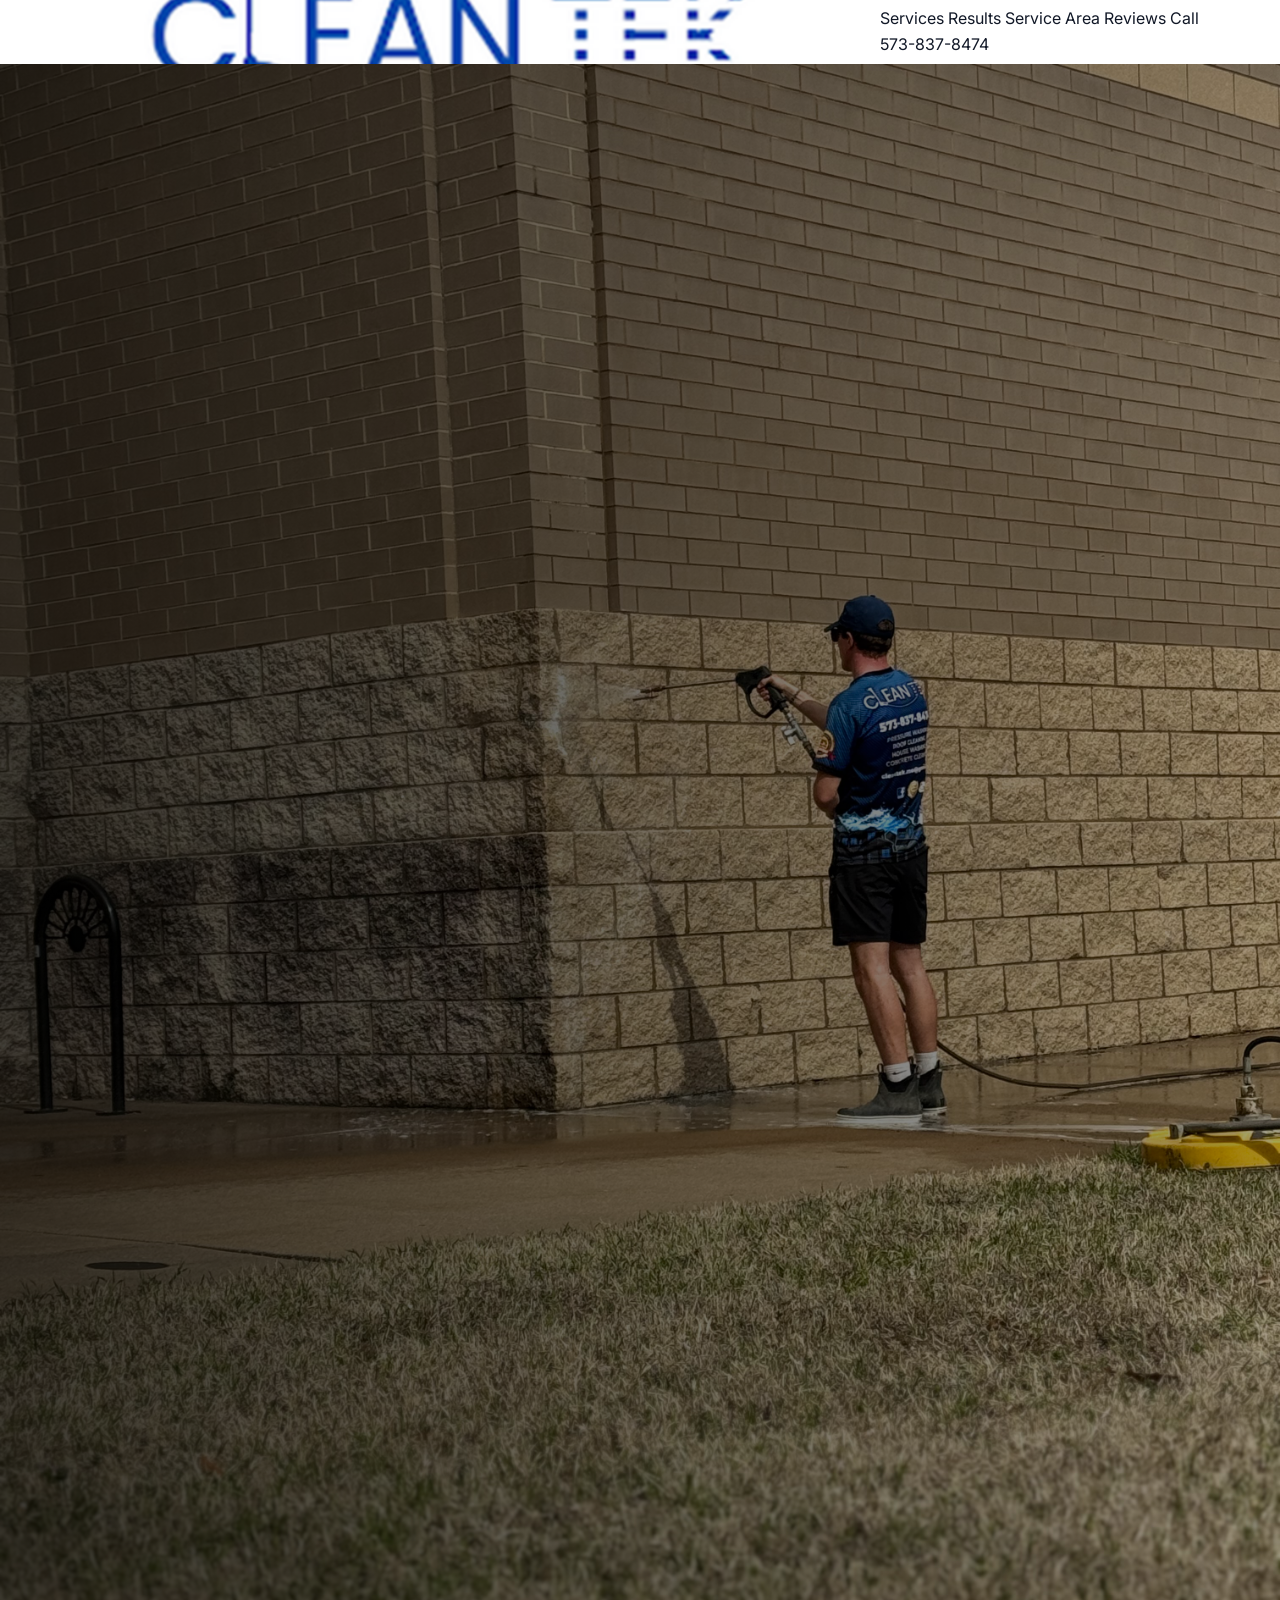
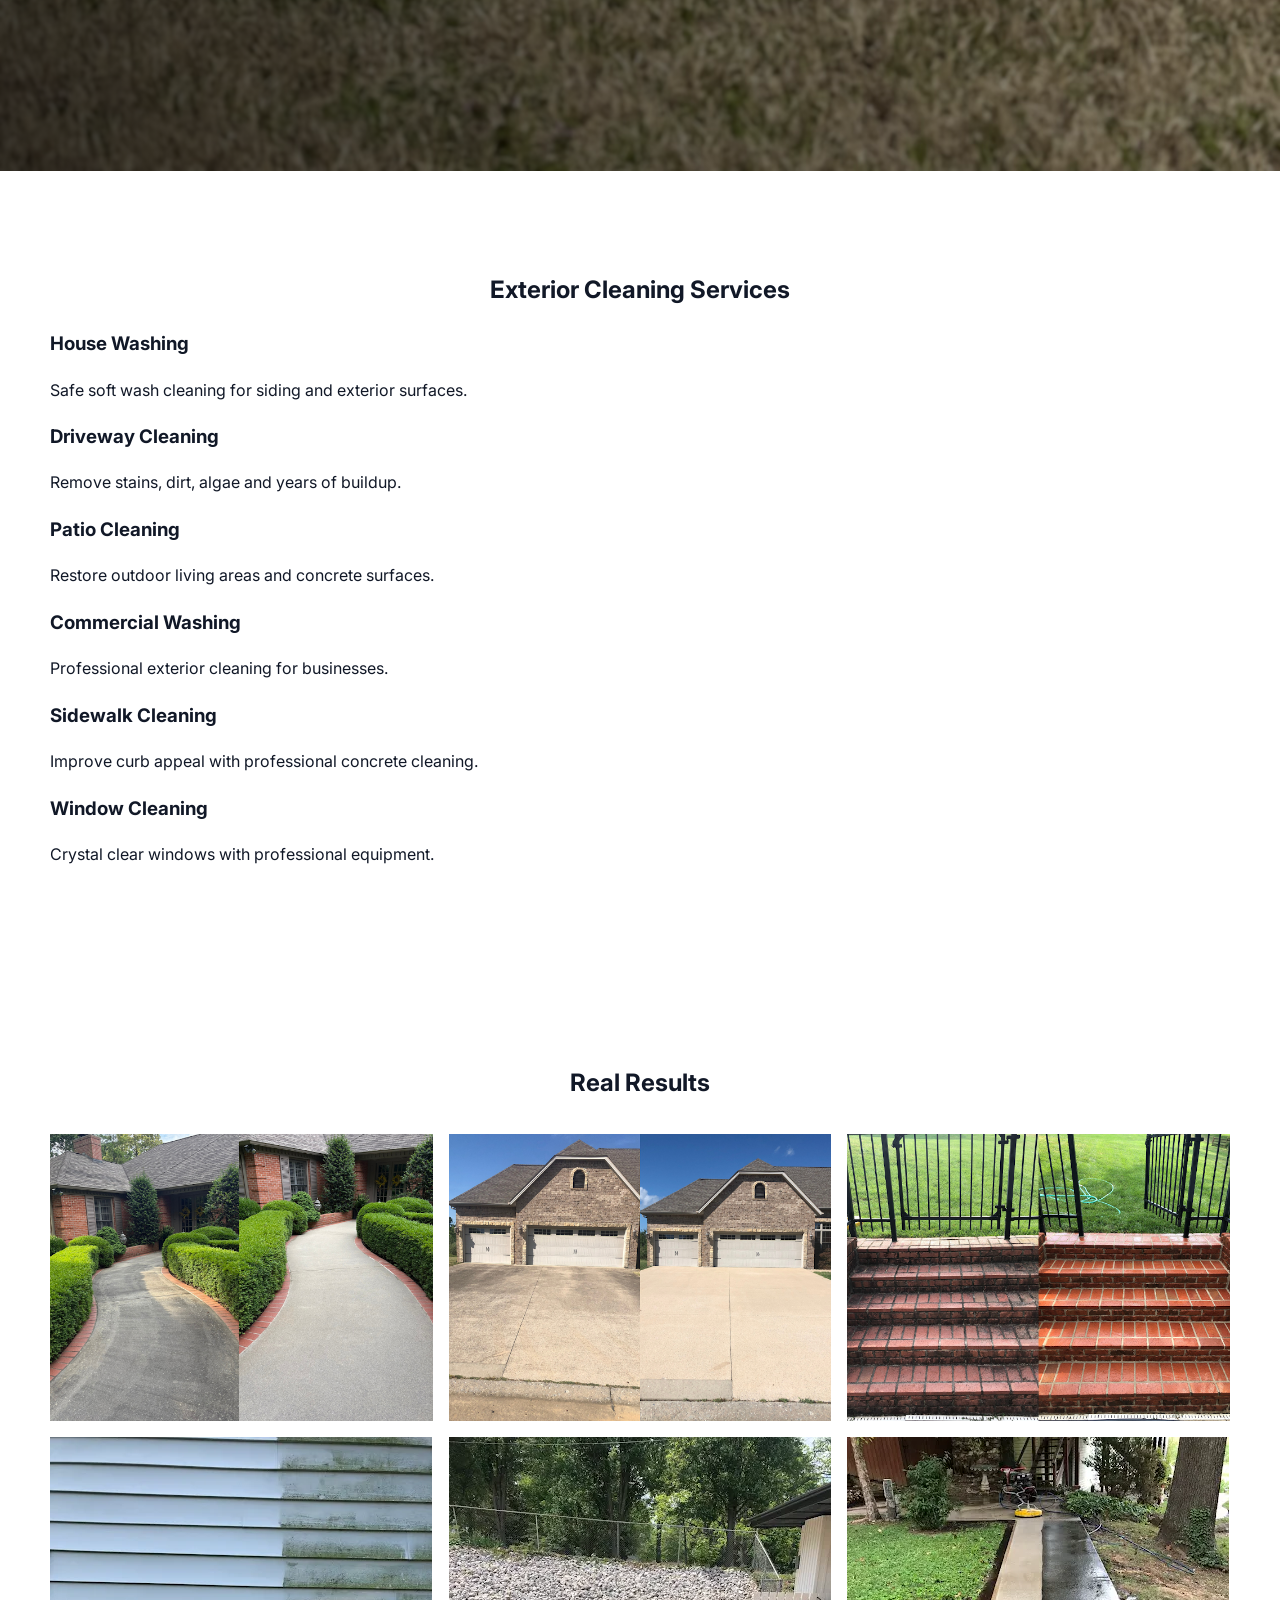
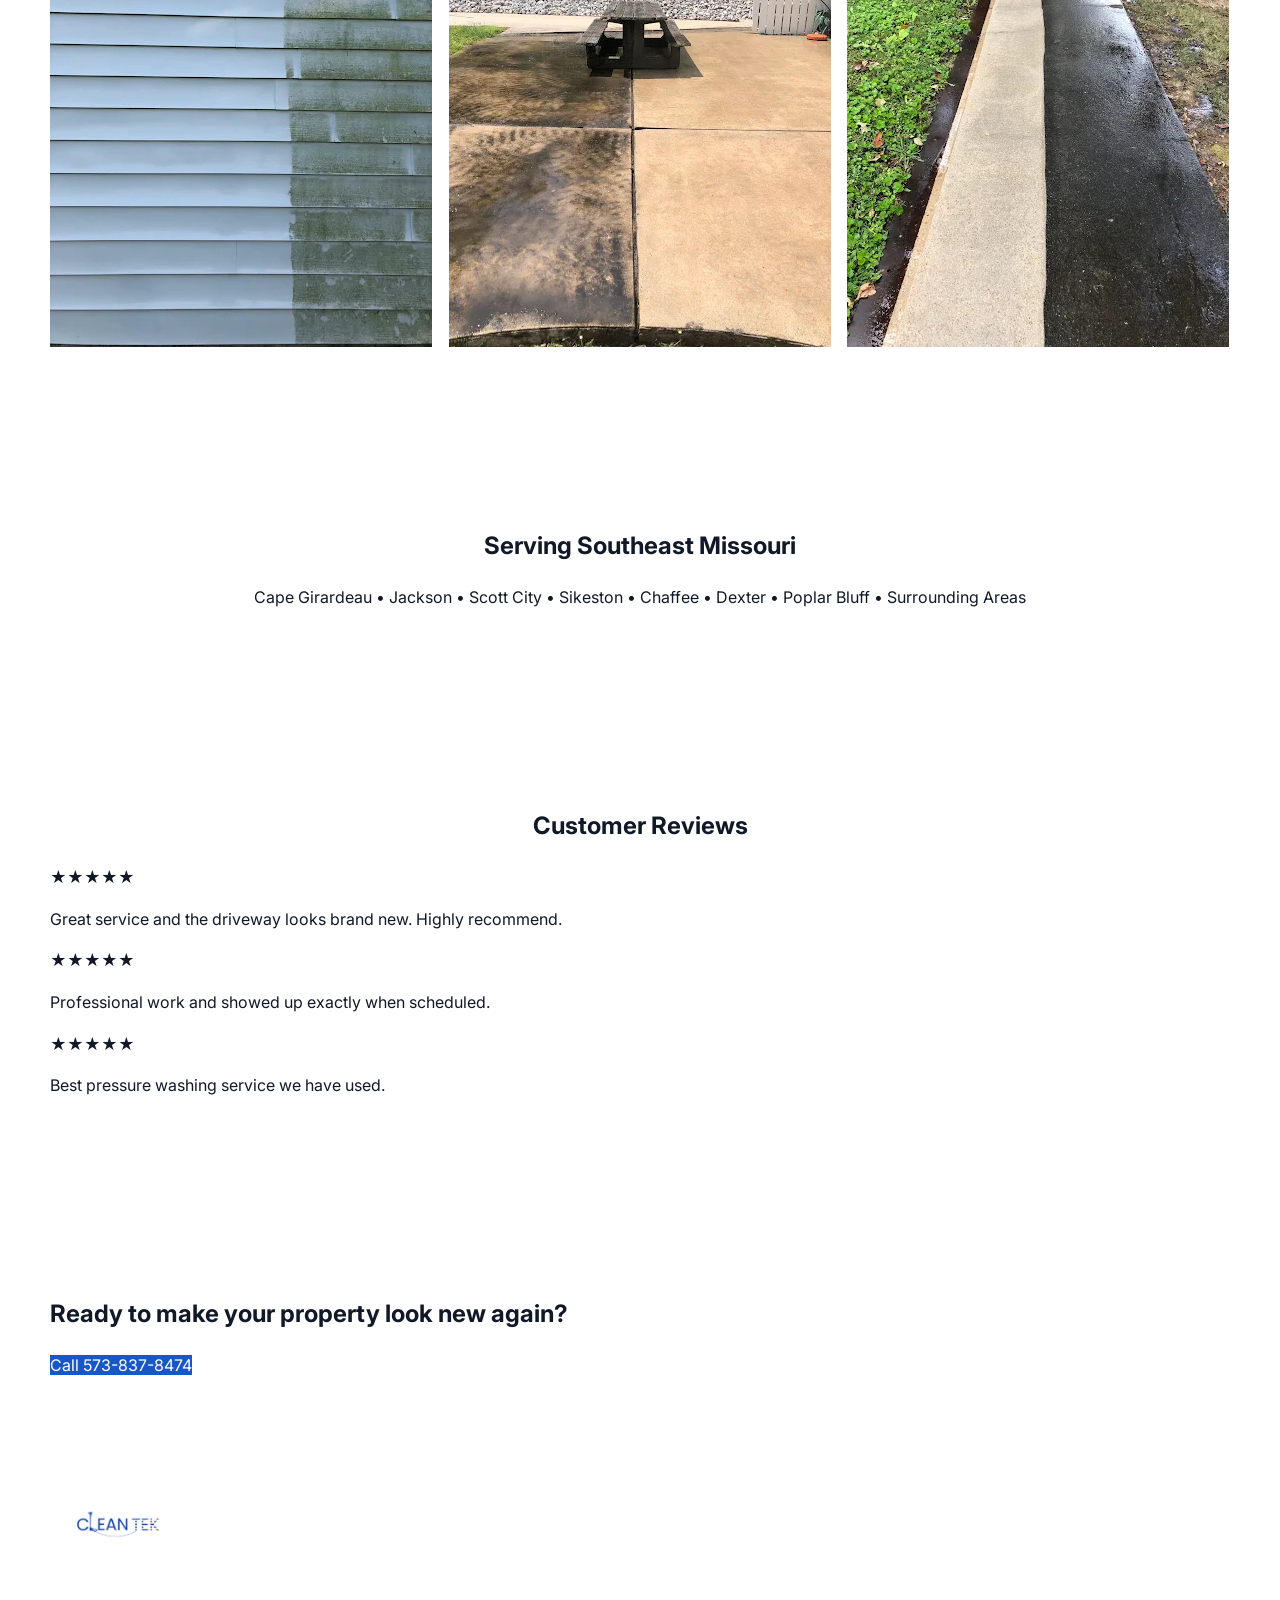
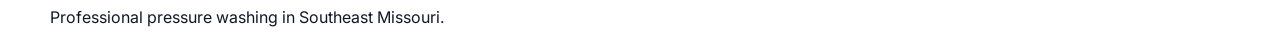
==== index.html @ c297cea9 "Update index.html" ====
<!DOCTYPE html>
<html lang="en">
<head>

<meta charset="UTF-8">
<meta name="viewport" content="width=device-width, initial-scale=1">

<title>Clean Tek Pressure Washing | Southeast Missouri</title>

<meta name="description" content="Professional pressure washing in Cape Girardeau and Southeast Missouri. Driveways, siding, patios, sidewalks and commercial washing.">

<link rel="preconnect" href="https://fonts.googleapis.com">
<link rel="preconnect" href="https://fonts.gstatic.com" crossorigin>

<link href="https://fonts.googleapis.com/css2?family=Inter:wght@400;600;700;800&display=swap" rel="stylesheet">

<link rel="stylesheet" href="assets/css/styles.css">

</head>

<body>

<header class="header">

<div class="container header-inner">

<a href="#home" class="logo">
<img src="assets/logo.png" alt="Clean Tek Pressure Washing">
</a>

<nav class="nav">

<a href="#services">Services</a>
<a href="#results">Results</a>
<a href="#area">Service Area</a>
<a href="#reviews">Reviews</a>

<a class="call-btn" href="tel:15738378474">
Call 573-837-8474
</a>

</nav>

</div>

</header>

<section id="home" class="hero">

<img src="assets/hero-main.jpg" class="hero-img">

<div class="hero-overlay"></div>

<div class="container hero-content">

<p class="kicker">
Residential & Commercial Exterior Cleaning
</p>

<h1>
Professional Pressure Washing in Southeast Missouri
</h1>

<p class="hero-sub">
Driveways, siding, patios, sidewalks, window cleaning and commercial exterior washing.
</p>

<div class="hero-buttons">

<a class="btn-primary" href="tel:15738378474">
Call Now
</a>

<a class="btn-secondary" href="#contact">
Free Estimate
</a>

</div>

</div>

</section>

<section id="services" class="section">

<div class="container">

<h2 class="center">
Exterior Cleaning Services
</h2>

<div class="service-grid">

<div class="card">
<h3>House Washing</h3>
<p>Safe soft wash cleaning for siding and exterior surfaces.</p>
</div>

<div class="card">
<h3>Driveway Cleaning</h3>
<p>Remove stains, dirt, algae and years of buildup.</p>
</div>

<div class="card">
<h3>Patio Cleaning</h3>
<p>Restore outdoor living areas and concrete surfaces.</p>
</div>

<div class="card">
<h3>Commercial Washing</h3>
<p>Professional exterior cleaning for businesses.</p>
</div>

<div class="card">
<h3>Sidewalk Cleaning</h3>
<p>Improve curb appeal with professional concrete cleaning.</p>
</div>

<div class="card">
<h3>Window Cleaning</h3>
<p>Crystal clear windows with professional equipment.</p>
</div>

</div>

</div>

</section>

<section id="results" class="section alt">

<div class="container">

<h2 class="center">
Real Results
</h2>

<div class="results-grid">

<img src="assets/result-driveway-curved.jpg">
<img src="assets/result-driveway-garage.jpg">
<img src="assets/result-brick-steps.jpg">
<img src="assets/result-siding.jpg">
<img src="assets/result-concrete-pad.jpg">
<img src="assets/result-walkway.jpg">

</div>

</div>

</section>

<section id="area" class="section">

<div class="container center">

<h2>Serving Southeast Missouri</h2>

<p class="area-list">
Cape Girardeau • Jackson • Scott City • Sikeston • Chaffee • Dexter • Poplar Bluff • Surrounding Areas
</p>

</div>

</section>

<section id="reviews" class="section alt">

<div class="container">

<h2 class="center">Customer Reviews</h2>

<div class="reviews">

<div class="review">
★★★★★
<p>Great service and the driveway looks brand new. Highly recommend.</p>
</div>

<div class="review">
★★★★★
<p>Professional work and showed up exactly when scheduled.</p>
</div>

<div class="review">
★★★★★
<p>Best pressure washing service we have used.</p>
</div>

</div>

</div>

</section>

<section id="contact" class="section">

<div class="container cta">

<h2>Ready to make your property look new again?</h2>

<a class="btn-primary large" href="tel:15738378474">
Call 573-837-8474
</a>

</div>

</section>

<footer class="footer">

<div class="container">

<img src="assets/logo.png" class="footer-logo">

<p>
Professional pressure washing in Southeast Missouri.
</p>

</div>

</footer>

</body>
</html>
---- assets/css/styles.css ----
:root {
  --blue:#1658c9;
  --blue-dark:#103f91;
  --text:#111827;
  --muted:#5b6472;
  --line:#e5e7eb;
  --surface:#ffffff;
  --surface-alt:#f6f8fb;
  --shadow:0 16px 40px rgba(15,23,42,0.08);
  --radius:18px;
  --container:1180px;
}

*{
box-sizing:border-box;
}

html{
scroll-behavior:smooth;
}

body{
margin:0;
font-family:'Inter',sans-serif;
color:var(--text);
background:#fff;
line-height:1.6;
}

img{
max-width:100%;
display:block;
}

a{
text-decoration:none;
color:inherit;
}

.container{
width:min(100% - 2rem,var(--container));
margin:auto;
}

/* HEADER */

.site-header{
position:sticky;
top:0;
background:#fff;
border-bottom:1px solid var(--line);
z-index:20;
}

.header-inner{
display:flex;
align-items:center;
justify-content:space-between;
height:64px;
}

/* LOGO CROPPING */

.brand{
display:flex;
align-items:center;
}

.brand img{
height:38px;
width:auto;
object-fit:contain;
}

/* NAV */

.site-nav{
display:flex;
align-items:center;
gap:1.5rem;
font-weight:600;
}

.site-nav a{
color:#1f2937;
}

.btn{
display:inline-flex;
align-items:center;
justify-content:center;
padding:.85rem 1.25rem;
border-radius:999px;
font-weight:700;
transition:.2s;
}

.btn-nav{
background:var(--blue);
color:#fff;
}

.btn-nav:hover{
background:var(--blue-dark);
}

/* HERO */

.hero{
position:relative;
min-height:82vh;
display:flex;
align-items:center;
overflow:hidden;
}

.hero-bg{
position:absolute;
inset:0;
}

.hero-bg img{
width:100%;
height:100%;
object-fit:cover;
object-position:center;
}

.hero-overlay{
position:absolute;
inset:0;
background:linear-gradient(
90deg,
rgba(0,0,0,.75),
rgba(0,0,0,.35)
);
}

.hero-content{
position:relative;
color:#fff;
max-width:720px;
padding:4rem 0;
}

.hero h1{
font-size:clamp(2.6rem,5vw,4.6rem);
line-height:1.1;
margin-bottom:1rem;
}

.hero p{
color:rgba(255,255,255,.9);
margin-bottom:1.5rem;
}

.hero-actions{
display:flex;
gap:1rem;
flex-wrap:wrap;
}

.btn-primary{
background:var(--blue);
color:#fff;
}

.btn-secondary{
background:#fff;
color:#111827;
}

/* SECTIONS */

.section{
padding:5rem 0;
}

.section-kicker{
color:var(--blue);
font-weight:700;
letter-spacing:.08em;
text-transform:uppercase;
font-size:.8rem;
margin-bottom:.5rem;
display:inline-block;
}

.center{
text-align:center;
}

/* SERVICES */

.services-grid{
display:grid;
grid-template-columns:repeat(3,1fr);
gap:1.5rem;
margin-top:2rem;
}

.service-card{
background:#fff;
border:1px solid var(--line);
border-radius:var(--radius);
padding:1.5rem;
box-shadow:var(--shadow);
}

/* RESULTS GRID */

.results-grid{
display:grid;
grid-template-columns:repeat(3,1fr);
gap:1rem;
margin-top:2rem;
}

.result-card{
border-radius:16px;
overflow:hidden;
box-shadow:var(--shadow);
}

.result-card img{
width:100%;
height:260px;
object-fit:cover;
}

/* SERVICE AREA */

.service-area-list{
margin-top:1.5rem;
display:grid;
grid-template-columns:repeat(2,1fr);
gap:1rem;
}

.service-area-list span{
background:#fff;
border:1px solid var(--line);
padding:1rem;
border-radius:14px;
font-weight:600;
box-shadow:var(--shadow);
}

/* CTA */

.cta-box{
background:linear-gradient(
135deg,
#0f3f93,
#1658c9
);
color:#fff;
border-radius:26px;
padding:2rem;
display:flex;
align-items:center;
justify-content:space-between;
flex-wrap:wrap;
gap:1rem;
}

/* FOOTER */

.site-footer{
background:#0c1322;
color:#fff;
padding:3rem 0;
}

.footer-logo{
width:140px;
background:#fff;
padding:.5rem .8rem;
border-radius:10px;
margin-bottom:1rem;
}

/* MOBILE */

@media(max-width:900px){

.site-nav{
display:none;
}

.services-grid{
grid-template-columns:1fr;
}

.results-grid{
grid-template-columns:1fr;
}

.hero{
min-height:75vh;
}

.hero-actions{
flex-direction:column;
align-items:flex-start;
}

}
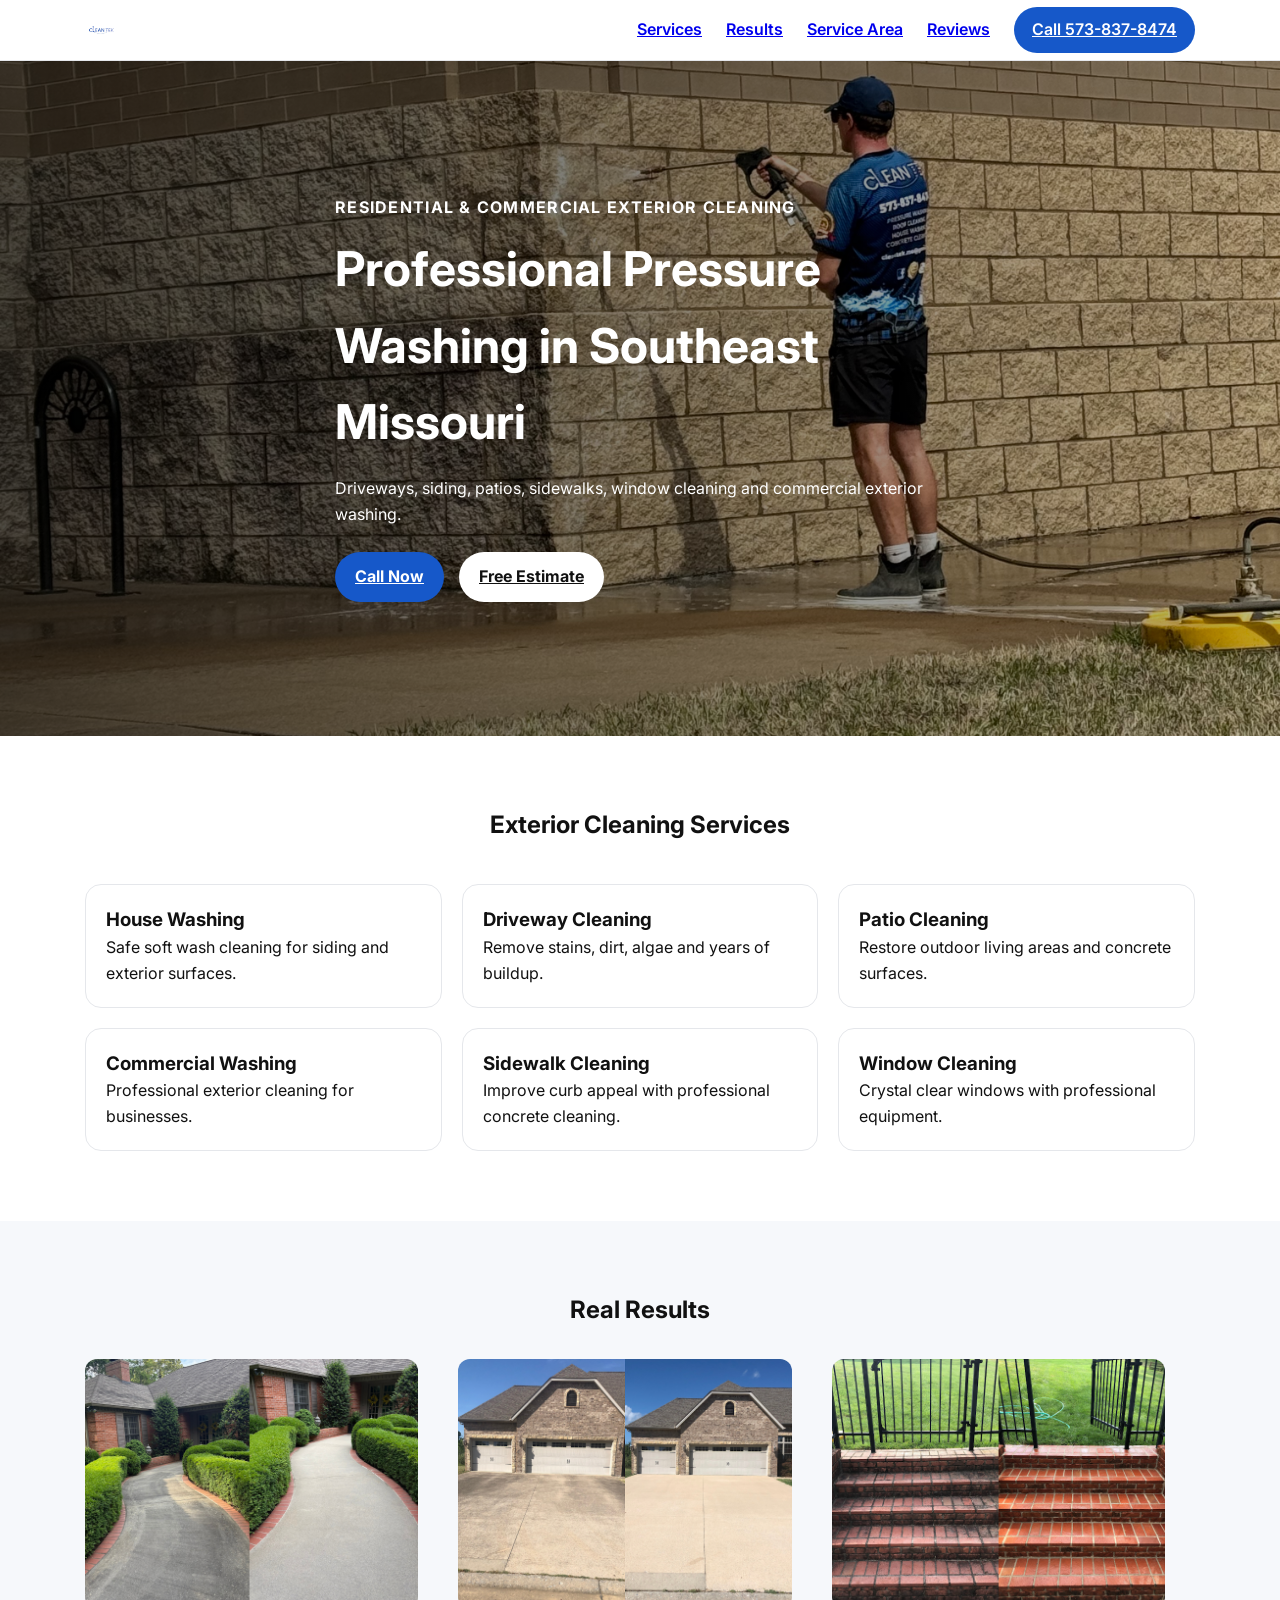
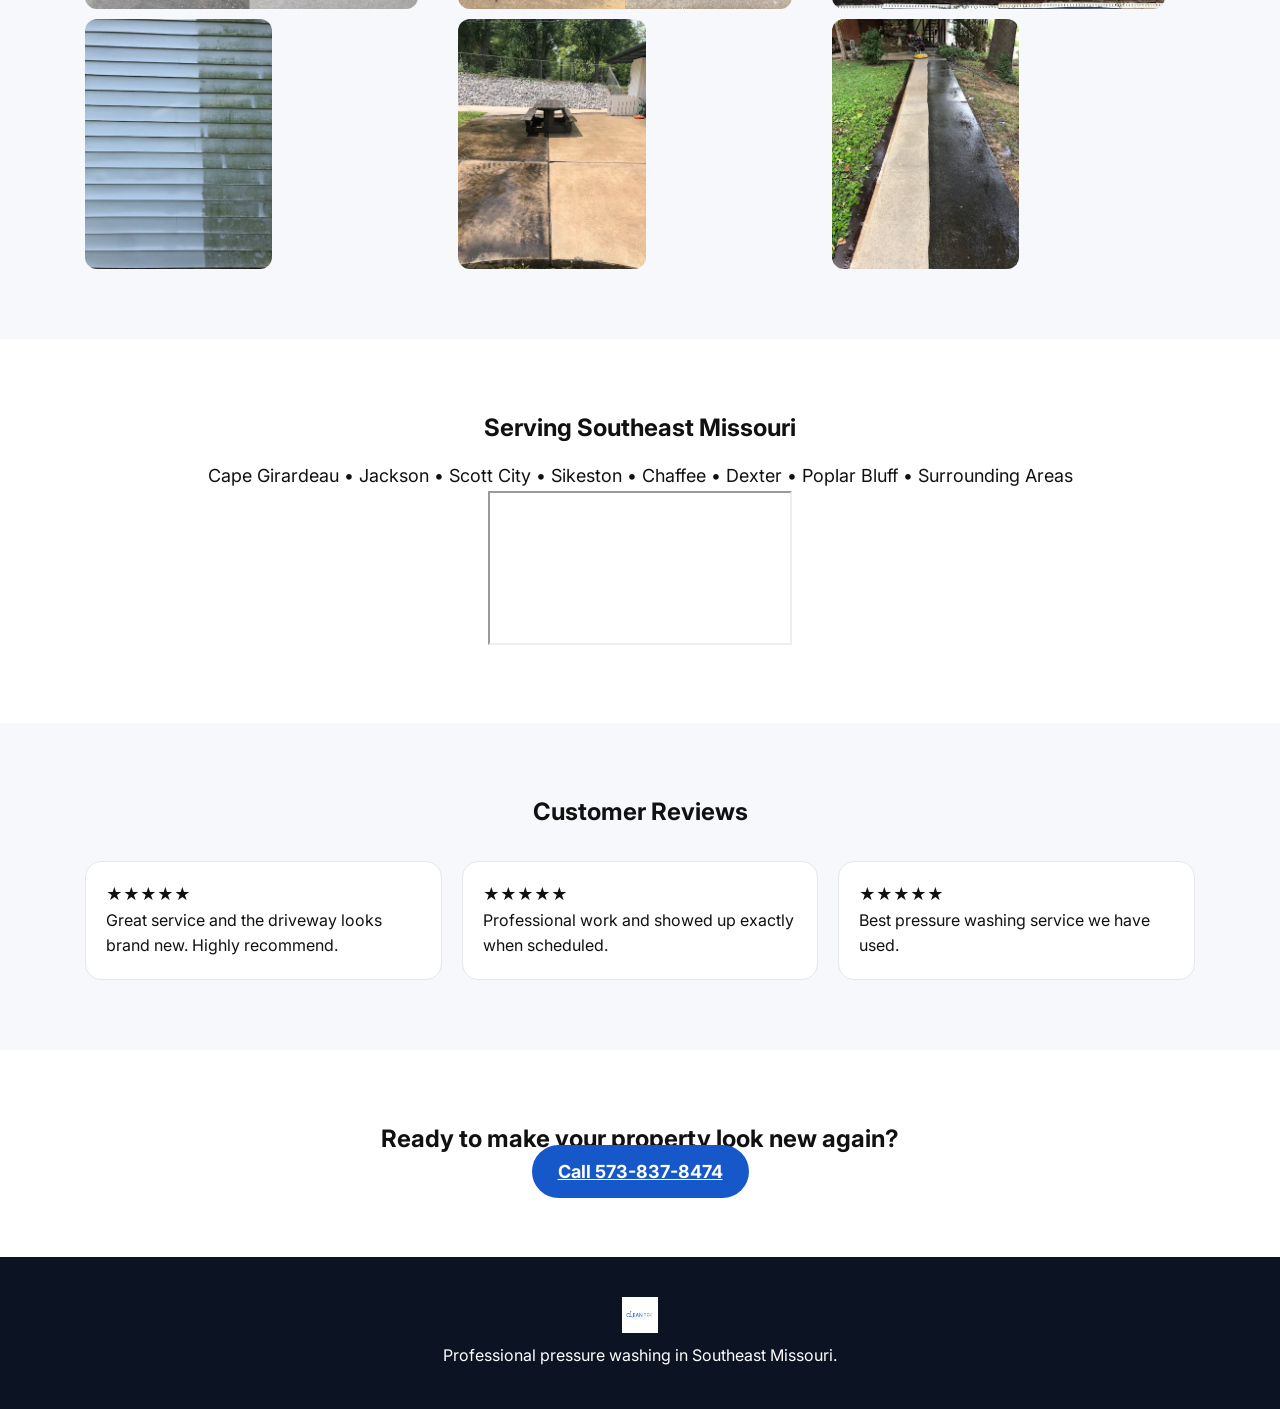
==== commit 5e575bfb: "Update index.html" ====
--- a/index.html
+++ b/index.html
@@ -1,5 +1,6 @@
 <!DOCTYPE html>
 <html lang="en">
+
 <head>
 
 <meta charset="UTF-8">
@@ -45,6 +46,7 @@
 
 </header>
 
+
 <section id="home" class="hero">
 
 <img src="assets/hero-main.jpg" class="hero-img">
@@ -81,6 +83,7 @@
 
 </section>
 
+
 <section id="services" class="section">
 
 <div class="container">
@@ -126,6 +129,7 @@
 </div>
 
 </section>
+
 
 <section id="results" class="section alt">
 
@@ -150,6 +154,7 @@
 
 </section>
 
+
 <section id="area" class="section">
 
 <div class="container center">
@@ -160,9 +165,19 @@
 Cape Girardeau • Jackson • Scott City • Sikeston • Chaffee • Dexter • Poplar Bluff • Surrounding Areas
 </p>
 
-</div>
-
-</section>
+<div class="map">
+
+<iframe
+src="https://www.google.com/maps?q=Cape+Girardeau+Missouri&output=embed"
+loading="lazy">
+</iframe>
+
+</div>
+
+</div>
+
+</section>
+
 
 <section id="reviews" class="section alt">
 
@@ -193,19 +208,21 @@
 
 </section>
 
+
 <section id="contact" class="section">
 
 <div class="container cta">
 
 <h2>Ready to make your property look new again?</h2>
 
-<a class="btn-primary large" href="tel:15738378474">
+<a class="btn-primary large call-cta" href="tel:15738378474">
 Call 573-837-8474
 </a>
 
 </div>
 
 </section>
+
 
 <footer class="footer">
 
--- a/assets/css/styles.css
+++ b/assets/css/styles.css
@@ -1,29 +1,12 @@
-:root {
-  --blue:#1658c9;
-  --blue-dark:#103f91;
-  --text:#111827;
-  --muted:#5b6472;
-  --line:#e5e7eb;
-  --surface:#ffffff;
-  --surface-alt:#f6f8fb;
-  --shadow:0 16px 40px rgba(15,23,42,0.08);
-  --radius:18px;
-  --container:1180px;
-}
-
 *{
 box-sizing:border-box;
-}
-
-html{
-scroll-behavior:smooth;
+margin:0;
+padding:0;
 }
 
 body{
-margin:0;
 font-family:'Inter',sans-serif;
-color:var(--text);
-background:#fff;
+color:#111;
 line-height:1.6;
 }
 
@@ -32,263 +15,199 @@
 display:block;
 }
 
-a{
-text-decoration:none;
-color:inherit;
-}
-
 .container{
-width:min(100% - 2rem,var(--container));
+max-width:1150px;
 margin:auto;
-}
-
-/* HEADER */
-
-.site-header{
+padding:0 20px;
+}
+
+.section{
+padding:70px 0;
+}
+
+.alt{
+background:#f6f8fb;
+}
+
+.center{
+text-align:center;
+}
+
+.header{
+background:white;
+border-bottom:1px solid #e5e7eb;
 position:sticky;
 top:0;
-background:#fff;
-border-bottom:1px solid var(--line);
-z-index:20;
+z-index:100;
 }
 
 .header-inner{
 display:flex;
 align-items:center;
 justify-content:space-between;
-height:64px;
-}
-
-/* LOGO CROPPING */
-
-.brand{
+height:60px;
+}
+
+.logo img{
+height:34px;
+}
+
+.nav{
 display:flex;
 align-items:center;
-}
-
-.brand img{
-height:38px;
-width:auto;
-object-fit:contain;
-}
-
-/* NAV */
-
-.site-nav{
-display:flex;
-align-items:center;
-gap:1.5rem;
+gap:24px;
 font-weight:600;
 }
 
-.site-nav a{
-color:#1f2937;
-}
-
-.btn{
-display:inline-flex;
-align-items:center;
-justify-content:center;
-padding:.85rem 1.25rem;
+.call-btn{
+background:#1658c9;
+color:white;
+padding:10px 18px;
 border-radius:999px;
-font-weight:700;
-transition:.2s;
-}
-
-.btn-nav{
-background:var(--blue);
-color:#fff;
-}
-
-.btn-nav:hover{
-background:var(--blue-dark);
-}
-
-/* HERO */
+}
 
 .hero{
 position:relative;
-min-height:82vh;
+height:75vh;
 display:flex;
 align-items:center;
-overflow:hidden;
-}
-
-.hero-bg{
+}
+
+.hero-img{
 position:absolute;
 inset:0;
-}
-
-.hero-bg img{
 width:100%;
 height:100%;
 object-fit:cover;
-object-position:center;
 }
 
 .hero-overlay{
 position:absolute;
 inset:0;
-background:linear-gradient(
-90deg,
-rgba(0,0,0,.75),
-rgba(0,0,0,.35)
-);
+background:linear-gradient(90deg,rgba(0,0,0,.7),rgba(0,0,0,.25));
 }
 
 .hero-content{
 position:relative;
-color:#fff;
-max-width:720px;
-padding:4rem 0;
-}
-
-.hero h1{
-font-size:clamp(2.6rem,5vw,4.6rem);
-line-height:1.1;
-margin-bottom:1rem;
-}
-
-.hero p{
-color:rgba(255,255,255,.9);
-margin-bottom:1.5rem;
-}
-
-.hero-actions{
-display:flex;
-gap:1rem;
-flex-wrap:wrap;
-}
-
-.btn-primary{
-background:var(--blue);
-color:#fff;
-}
-
-.btn-secondary{
-background:#fff;
-color:#111827;
-}
-
-/* SECTIONS */
-
-.section{
-padding:5rem 0;
-}
-
-.section-kicker{
-color:var(--blue);
+color:white;
+max-width:650px;
+}
+
+.kicker{
+text-transform:uppercase;
 font-weight:700;
 letter-spacing:.08em;
-text-transform:uppercase;
-font-size:.8rem;
-margin-bottom:.5rem;
-display:inline-block;
-}
-
-.center{
-text-align:center;
-}
-
-/* SERVICES */
-
-.services-grid{
+margin-bottom:10px;
+}
+
+.hero h1{
+font-size:48px;
+margin-bottom:15px;
+}
+
+.hero-sub{
+margin-bottom:25px;
+}
+
+.hero-buttons{
+display:flex;
+gap:15px;
+flex-wrap:wrap;
+}
+
+.btn-primary{
+background:#1658c9;
+color:white;
+padding:12px 20px;
+border-radius:999px;
+font-weight:700;
+}
+
+.btn-secondary{
+background:white;
+color:#111;
+padding:12px 20px;
+border-radius:999px;
+font-weight:700;
+}
+
+.large{
+font-size:18px;
+padding:16px 26px;
+}
+
+.service-grid{
 display:grid;
 grid-template-columns:repeat(3,1fr);
-gap:1.5rem;
-margin-top:2rem;
-}
-
-.service-card{
-background:#fff;
-border:1px solid var(--line);
-border-radius:var(--radius);
-padding:1.5rem;
-box-shadow:var(--shadow);
-}
-
-/* RESULTS GRID */
+gap:20px;
+margin-top:40px;
+}
+
+.card{
+border:1px solid #e5e7eb;
+border-radius:16px;
+padding:20px;
+background:white;
+}
 
 .results-grid{
 display:grid;
 grid-template-columns:repeat(3,1fr);
-gap:1rem;
-margin-top:2rem;
-}
-
-.result-card{
+gap:10px;
+margin-top:30px;
+}
+
+.results-grid img{
+height:250px;
+object-fit:cover;
+border-radius:12px;
+}
+
+.area-list{
+margin-top:15px;
+font-size:18px;
+}
+
+.reviews{
+display:grid;
+grid-template-columns:repeat(3,1fr);
+gap:20px;
+margin-top:30px;
+}
+
+.review{
+background:white;
+border:1px solid #e5e7eb;
+padding:20px;
 border-radius:16px;
-overflow:hidden;
-box-shadow:var(--shadow);
-}
-
-.result-card img{
-width:100%;
-height:260px;
-object-fit:cover;
-}
-
-/* SERVICE AREA */
-
-.service-area-list{
-margin-top:1.5rem;
-display:grid;
-grid-template-columns:repeat(2,1fr);
-gap:1rem;
-}
-
-.service-area-list span{
-background:#fff;
-border:1px solid var(--line);
-padding:1rem;
-border-radius:14px;
-font-weight:600;
-box-shadow:var(--shadow);
-}
-
-/* CTA */
-
-.cta-box{
-background:linear-gradient(
-135deg,
-#0f3f93,
-#1658c9
-);
-color:#fff;
-border-radius:26px;
-padding:2rem;
-display:flex;
-align-items:center;
-justify-content:space-between;
-flex-wrap:wrap;
-gap:1rem;
-}
-
-/* FOOTER */
-
-.site-footer{
+}
+
+.cta{
+text-align:center;
+}
+
+.footer{
 background:#0c1322;
-color:#fff;
-padding:3rem 0;
+color:white;
+padding:40px 0;
+text-align:center;
 }
 
 .footer-logo{
-width:140px;
-background:#fff;
-padding:.5rem .8rem;
-border-radius:10px;
-margin-bottom:1rem;
+height:36px;
+margin:auto;
+margin-bottom:10px;
 }
 
 /* MOBILE */
 
 @media(max-width:900px){
 
-.site-nav{
+.nav{
 display:none;
 }
 
-.services-grid{
+.service-grid{
 grid-template-columns:1fr;
 }
 
@@ -296,13 +215,16 @@
 grid-template-columns:1fr;
 }
 
+.reviews{
+grid-template-columns:1fr;
+}
+
 .hero{
-min-height:75vh;
-}
-
-.hero-actions{
-flex-direction:column;
-align-items:flex-start;
-}
-
-}
+height:65vh;
+}
+
+.hero h1{
+font-size:34px;
+}
+
+}
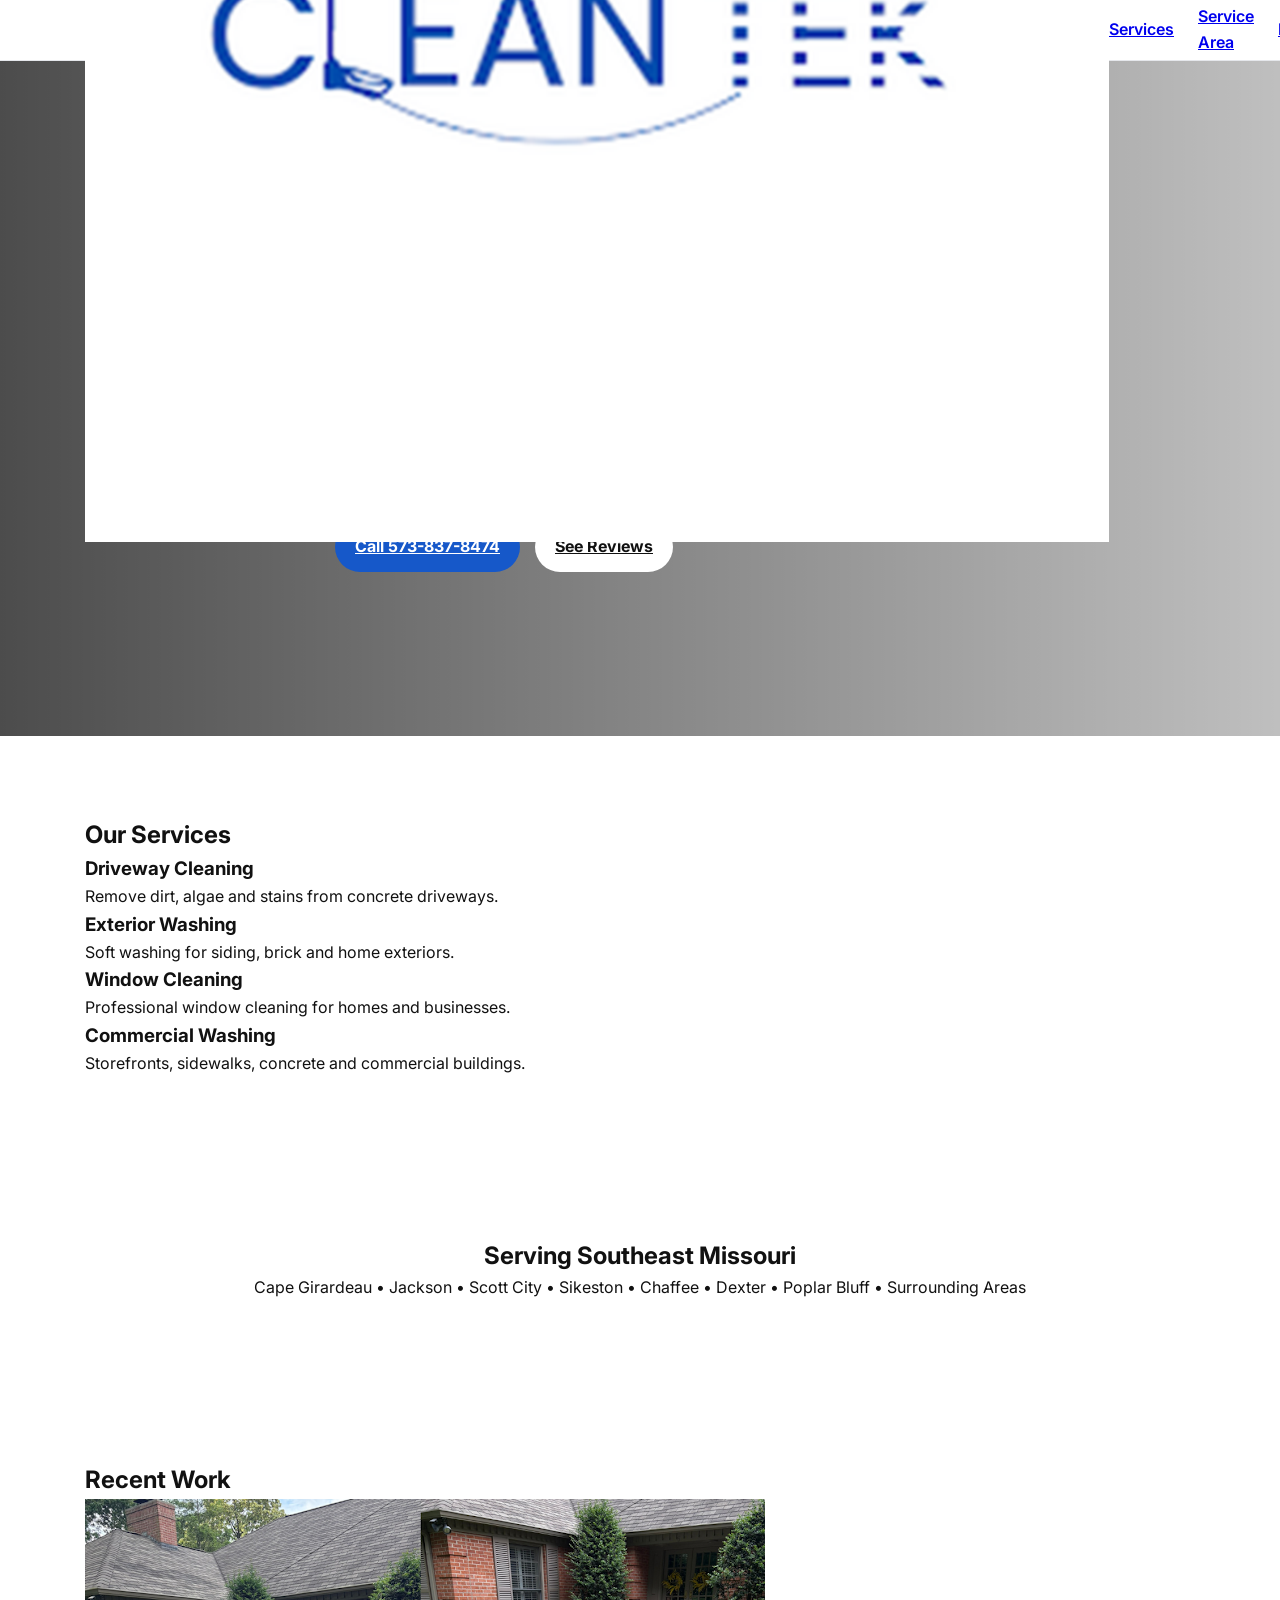
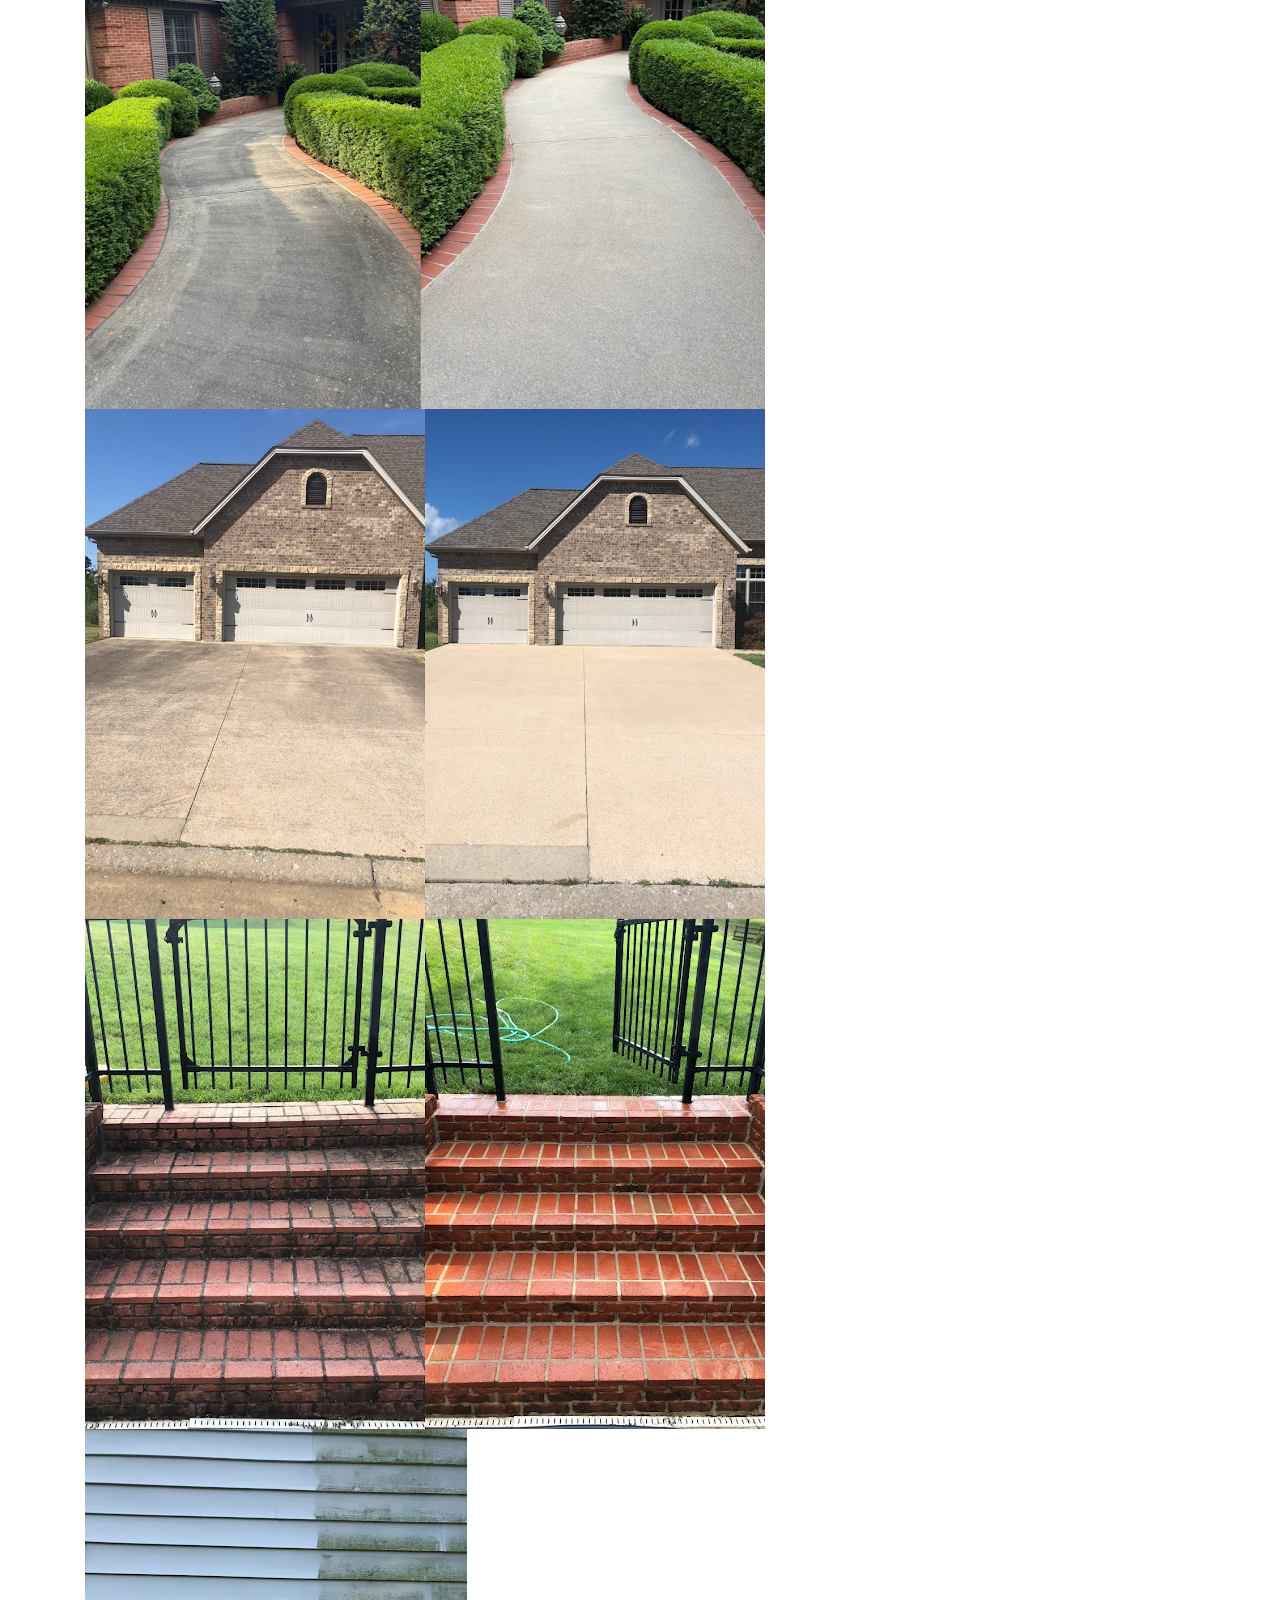
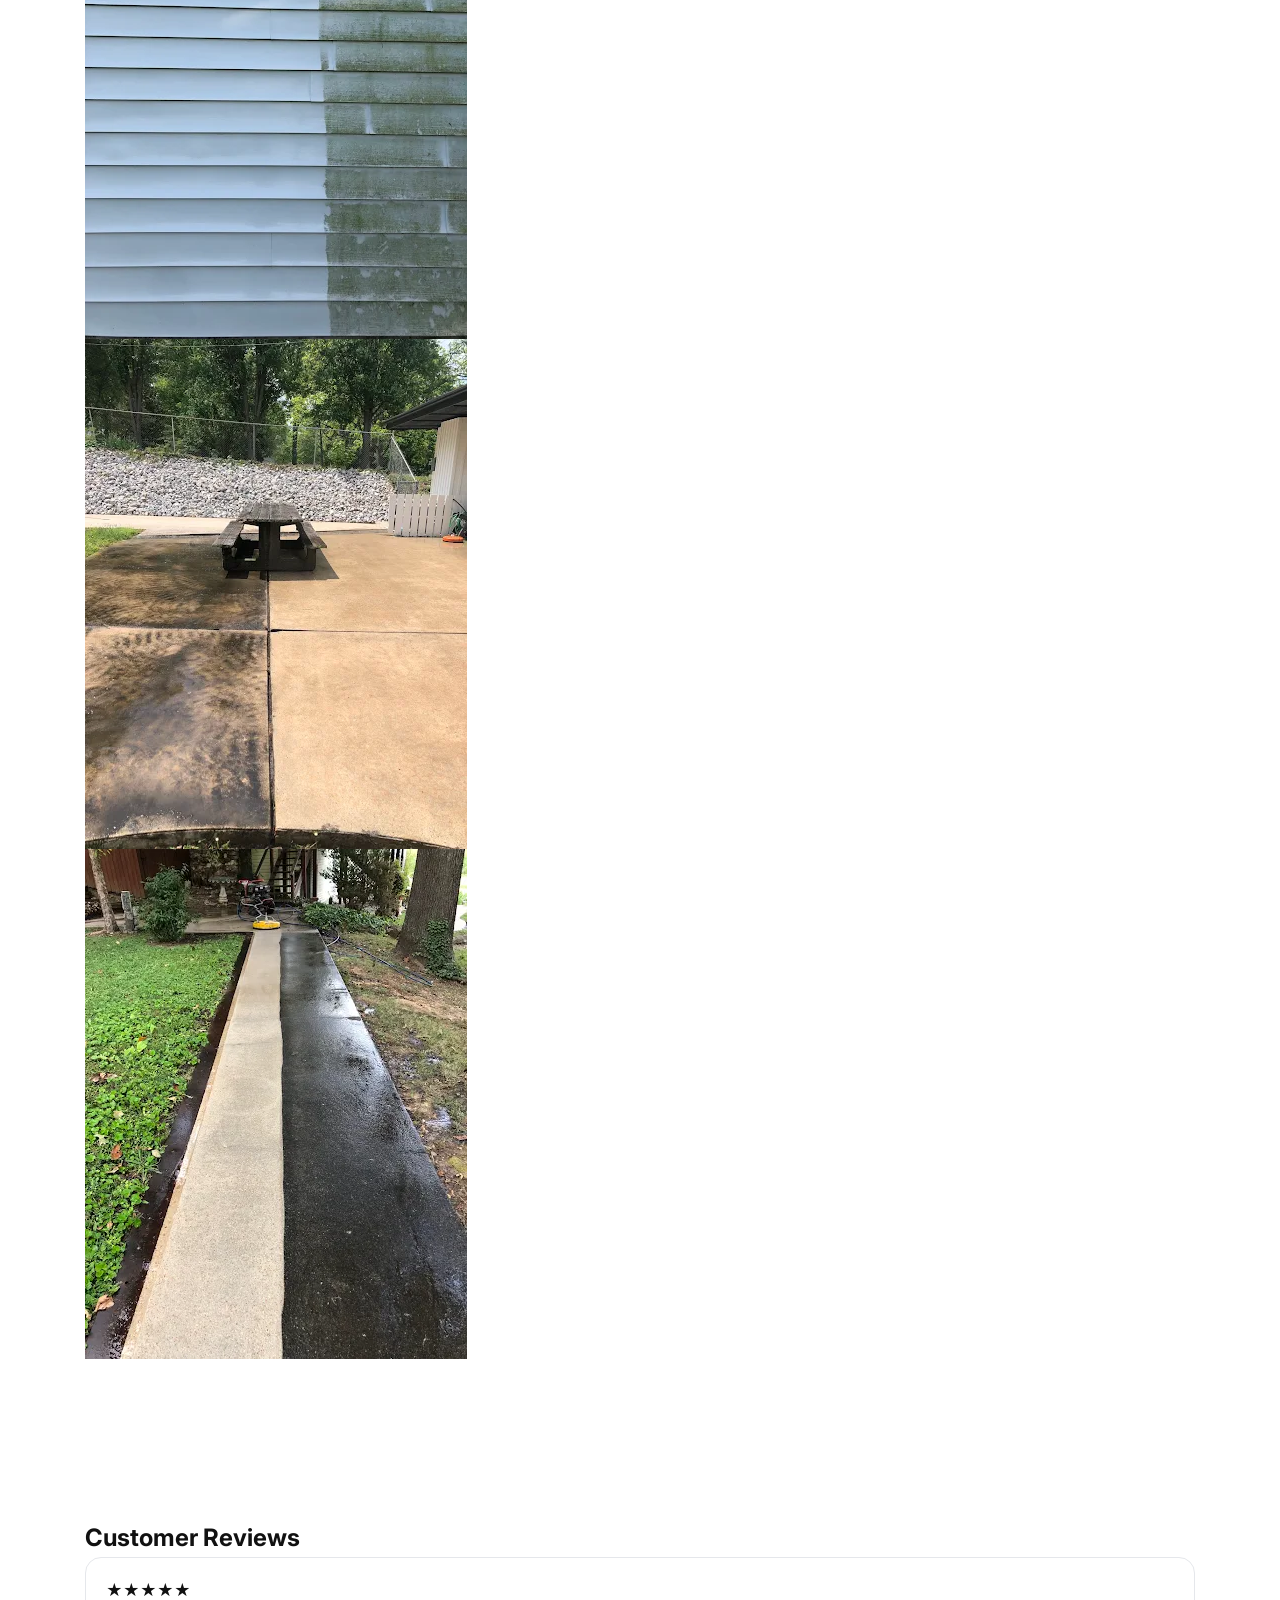
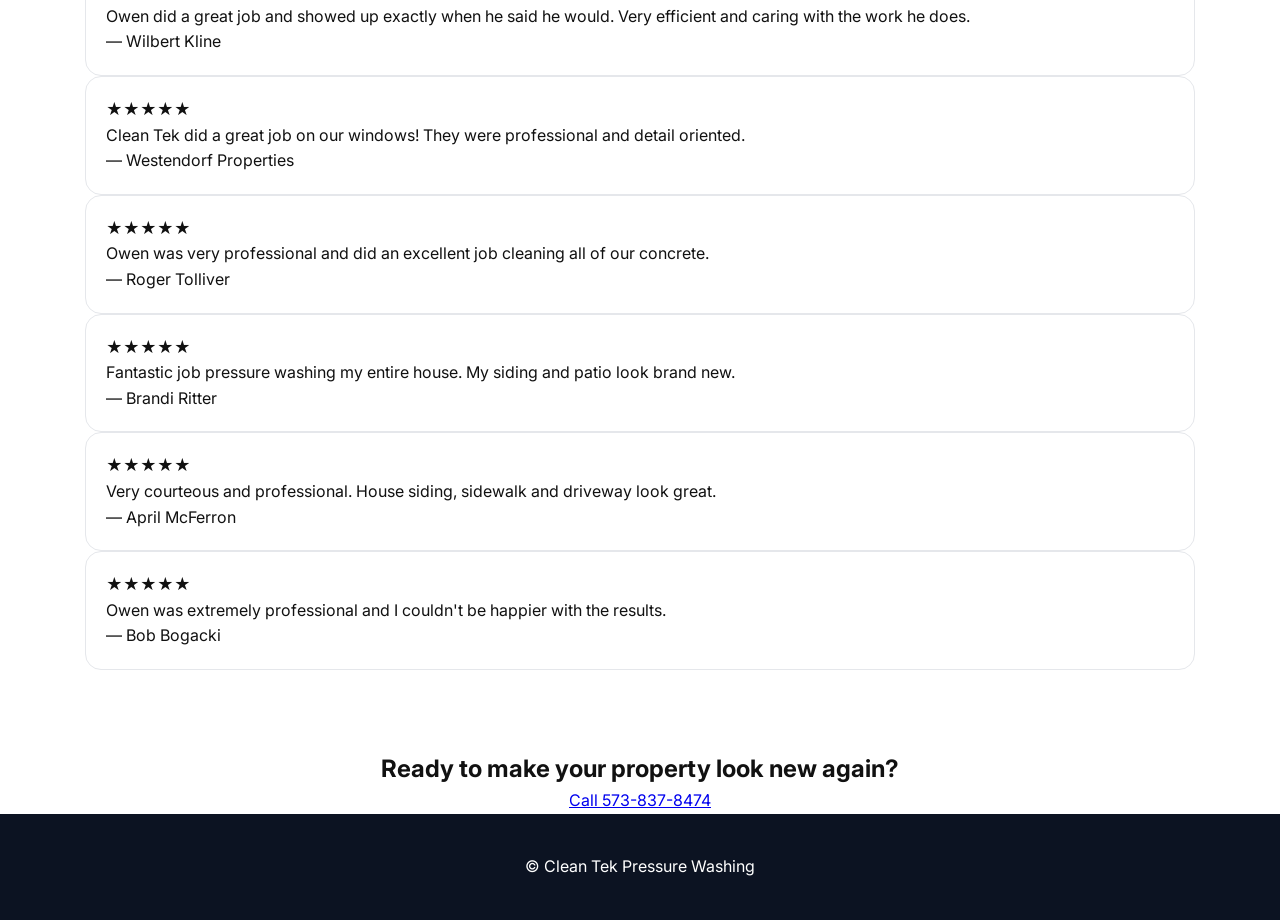
==== commit 9fafb3ba: "Update index.html" ====
--- a/index.html
+++ b/index.html
@@ -2,18 +2,15 @@
 <html lang="en">
 
 <head>
-
 <meta charset="UTF-8">
-<meta name="viewport" content="width=device-width, initial-scale=1">
-
-<title>Clean Tek Pressure Washing | Southeast Missouri</title>
-
-<meta name="description" content="Professional pressure washing in Cape Girardeau and Southeast Missouri. Driveways, siding, patios, sidewalks and commercial washing.">
+<meta name="viewport" content="width=device-width, initial-scale=1.0">
+
+<title>Clean Tek Pressure Washing | Cape Girardeau</title>
+
+<meta name="description" content="Professional pressure washing in Cape Girardeau and Southeast Missouri. Driveways, siding, sidewalks, windows, and commercial cleaning.">
 
 <link rel="preconnect" href="https://fonts.googleapis.com">
-<link rel="preconnect" href="https://fonts.gstatic.com" crossorigin>
-
-<link href="https://fonts.googleapis.com/css2?family=Inter:wght@400;600;700;800&display=swap" rel="stylesheet">
+<link href="https://fonts.googleapis.com/css2?family=Inter:wght@400;600;700&display=swap" rel="stylesheet">
 
 <link rel="stylesheet" href="assets/css/styles.css">
 
@@ -25,18 +22,16 @@
 
 <div class="container header-inner">
 
-<a href="#home" class="logo">
-<img src="assets/logo.png" alt="Clean Tek Pressure Washing">
-</a>
+<img src="assets/logo.png" class="logo">
 
 <nav class="nav">
 
 <a href="#services">Services</a>
-<a href="#results">Results</a>
-<a href="#area">Service Area</a>
+<a href="#service-area">Service Area</a>
 <a href="#reviews">Reviews</a>
-
-<a class="call-btn" href="tel:15738378474">
+<a href="#gallery">Gallery</a>
+
+<a href="tel:5738378474" class="call-btn">
 Call 573-837-8474
 </a>
 
@@ -47,99 +42,92 @@
 </header>
 
 
-<section id="home" class="hero">
-
-<img src="assets/hero-main.jpg" class="hero-img">
+<section class="hero">
 
 <div class="hero-overlay"></div>
 
 <div class="container hero-content">
 
-<p class="kicker">
-Residential & Commercial Exterior Cleaning
+<h1>Professional Pressure Washing in Cape Girardeau & Southeast Missouri</h1>
+
+<p>
+Driveways, siding, sidewalks, windows and commercial cleaning done with professional equipment and attention to detail.
 </p>
 
-<h1>
-Professional Pressure Washing in Southeast Missouri
-</h1>
-
-<p class="hero-sub">
-Driveways, siding, patios, sidewalks, window cleaning and commercial exterior washing.
+<div class="hero-buttons">
+
+<a href="tel:5738378474" class="btn-primary">
+Call 573-837-8474
+</a>
+
+<a href="#reviews" class="btn-secondary">
+See Reviews
+</a>
+
+</div>
+
+</div>
+
+</section>
+
+
+<section id="services" class="section">
+
+<div class="container">
+
+<h2>Our Services</h2>
+
+<div class="services-grid">
+
+<div class="service-card">
+<h3>Driveway Cleaning</h3>
+<p>Remove dirt, algae and stains from concrete driveways.</p>
+</div>
+
+<div class="service-card">
+<h3>Exterior Washing</h3>
+<p>Soft washing for siding, brick and home exteriors.</p>
+</div>
+
+<div class="service-card">
+<h3>Window Cleaning</h3>
+<p>Professional window cleaning for homes and businesses.</p>
+</div>
+
+<div class="service-card">
+<h3>Commercial Washing</h3>
+<p>Storefronts, sidewalks, concrete and commercial buildings.</p>
+</div>
+
+</div>
+
+</div>
+
+</section>
+
+
+<section id="service-area" class="section light">
+
+<div class="container center">
+
+<h2>Serving Southeast Missouri</h2>
+
+<p>
+Cape Girardeau • Jackson • Scott City • Sikeston • Chaffee • Dexter • Poplar Bluff • Surrounding Areas
 </p>
 
-<div class="hero-buttons">
-
-<a class="btn-primary" href="tel:15738378474">
-Call Now
-</a>
-
-<a class="btn-secondary" href="#contact">
-Free Estimate
-</a>
-
-</div>
-
-</div>
-
-</section>
-
-
-<section id="services" class="section">
+</div>
+
+</section>
+
+
+<section id="gallery" class="section">
 
 <div class="container">
 
-<h2 class="center">
-Exterior Cleaning Services
-</h2>
-
-<div class="service-grid">
-
-<div class="card">
-<h3>House Washing</h3>
-<p>Safe soft wash cleaning for siding and exterior surfaces.</p>
-</div>
-
-<div class="card">
-<h3>Driveway Cleaning</h3>
-<p>Remove stains, dirt, algae and years of buildup.</p>
-</div>
-
-<div class="card">
-<h3>Patio Cleaning</h3>
-<p>Restore outdoor living areas and concrete surfaces.</p>
-</div>
-
-<div class="card">
-<h3>Commercial Washing</h3>
-<p>Professional exterior cleaning for businesses.</p>
-</div>
-
-<div class="card">
-<h3>Sidewalk Cleaning</h3>
-<p>Improve curb appeal with professional concrete cleaning.</p>
-</div>
-
-<div class="card">
-<h3>Window Cleaning</h3>
-<p>Crystal clear windows with professional equipment.</p>
-</div>
-
-</div>
-
-</div>
-
-</section>
-
-
-<section id="results" class="section alt">
-
-<div class="container">
-
-<h2 class="center">
-Real Results
-</h2>
-
-<div class="results-grid">
+<h2>Recent Work</h2>
+
+<div class="gallery">
 
 <img src="assets/result-driveway-curved.jpg">
 <img src="assets/result-driveway-garage.jpg">
@@ -155,67 +143,64 @@
 </section>
 
 
-<section id="area" class="section">
+<section id="reviews" class="section light">
+
+<div class="container">
+
+<h2>Customer Reviews</h2>
+
+<div class="reviews-grid">
+
+<div class="review">
+★★★★★
+<p>Owen did a great job and showed up exactly when he said he would. Very efficient and caring with the work he does.</p>
+<span>— Wilbert Kline</span>
+</div>
+
+<div class="review">
+★★★★★
+<p>Clean Tek did a great job on our windows! They were professional and detail oriented.</p>
+<span>— Westendorf Properties</span>
+</div>
+
+<div class="review">
+★★★★★
+<p>Owen was very professional and did an excellent job cleaning all of our concrete.</p>
+<span>— Roger Tolliver</span>
+</div>
+
+<div class="review">
+★★★★★
+<p>Fantastic job pressure washing my entire house. My siding and patio look brand new.</p>
+<span>— Brandi Ritter</span>
+</div>
+
+<div class="review">
+★★★★★
+<p>Very courteous and professional. House siding, sidewalk and driveway look great.</p>
+<span>— April McFerron</span>
+</div>
+
+<div class="review">
+★★★★★
+<p>Owen was extremely professional and I couldn't be happier with the results.</p>
+<span>— Bob Bogacki</span>
+</div>
+
+</div>
+
+</div>
+
+</section>
+
+
+<section class="cta">
 
 <div class="container center">
 
-<h2>Serving Southeast Missouri</h2>
-
-<p class="area-list">
-Cape Girardeau • Jackson • Scott City • Sikeston • Chaffee • Dexter • Poplar Bluff • Surrounding Areas
-</p>
-
-<div class="map">
-
-<iframe
-src="https://www.google.com/maps?q=Cape+Girardeau+Missouri&output=embed"
-loading="lazy">
-</iframe>
-
-</div>
-
-</div>
-
-</section>
-
-
-<section id="reviews" class="section alt">
-
-<div class="container">
-
-<h2 class="center">Customer Reviews</h2>
-
-<div class="reviews">
-
-<div class="review">
-★★★★★
-<p>Great service and the driveway looks brand new. Highly recommend.</p>
-</div>
-
-<div class="review">
-★★★★★
-<p>Professional work and showed up exactly when scheduled.</p>
-</div>
-
-<div class="review">
-★★★★★
-<p>Best pressure washing service we have used.</p>
-</div>
-
-</div>
-
-</div>
-
-</section>
-
-
-<section id="contact" class="section">
-
-<div class="container cta">
-
 <h2>Ready to make your property look new again?</h2>
 
-<a class="btn-primary large call-cta" href="tel:15738378474">
+<a href="tel:5738378474" class="cta-button">
 Call 573-837-8474
 </a>
 
@@ -226,13 +211,9 @@
 
 <footer class="footer">
 
-<div class="container">
-
-<img src="assets/logo.png" class="footer-logo">
-
-<p>
-Professional pressure washing in Southeast Missouri.
-</p>
+<div class="container center">
+
+<p>© Clean Tek Pressure Washing</p>
 
 </div>
 
--- a/assets/css/styles.css
+++ b/assets/css/styles.css
@@ -22,7 +22,7 @@
 }
 
 .section{
-padding:70px 0;
+padding:80px 0;
 }
 
 .alt{
@@ -153,19 +153,33 @@
 .results-grid{
 display:grid;
 grid-template-columns:repeat(3,1fr);
-gap:10px;
+gap:20px;
 margin-top:30px;
 }
 
 .results-grid img{
-height:250px;
+height:260px;
+width:100%;
 object-fit:cover;
-border-radius:12px;
+border-radius:16px;
 }
 
 .area-list{
 margin-top:15px;
 font-size:18px;
+}
+
+.map{
+margin-top:30px;
+border-radius:16px;
+overflow:hidden;
+box-shadow:0 10px 30px rgba(0,0,0,.15);
+}
+
+.map iframe{
+width:100%;
+height:420px;
+border:0;
 }
 
 .reviews{
@@ -186,6 +200,11 @@
 text-align:center;
 }
 
+.call-cta{
+margin-top:25px;
+margin-bottom:40px;
+}
+
 .footer{
 background:#0c1322;
 color:white;
@@ -199,8 +218,6 @@
 margin-bottom:10px;
 }
 
-/* MOBILE */
-
 @media(max-width:900px){
 
 .nav{
@@ -224,7 +241,11 @@
 }
 
 .hero h1{
-font-size:34px;
-}
-
-}
+font-size:32px;
+}
+
+.map iframe{
+height:300px;
+}
+
+}
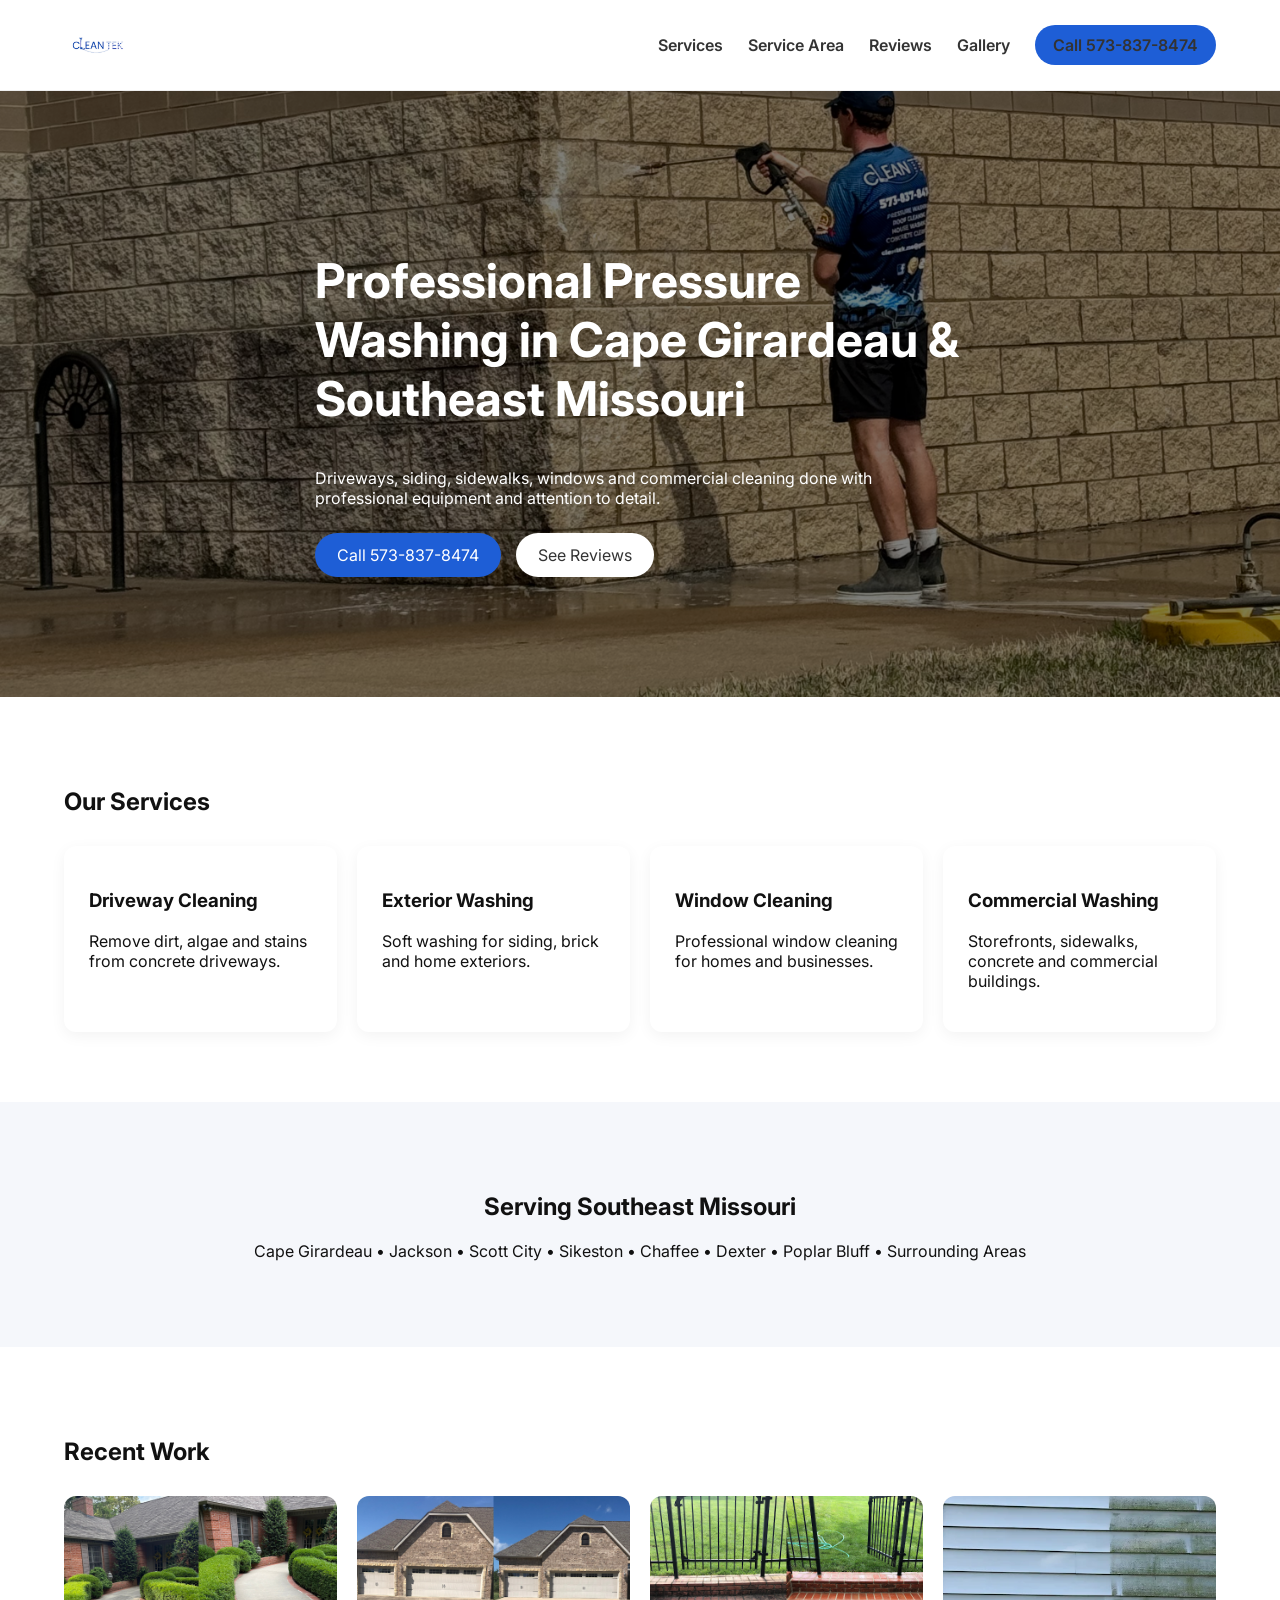
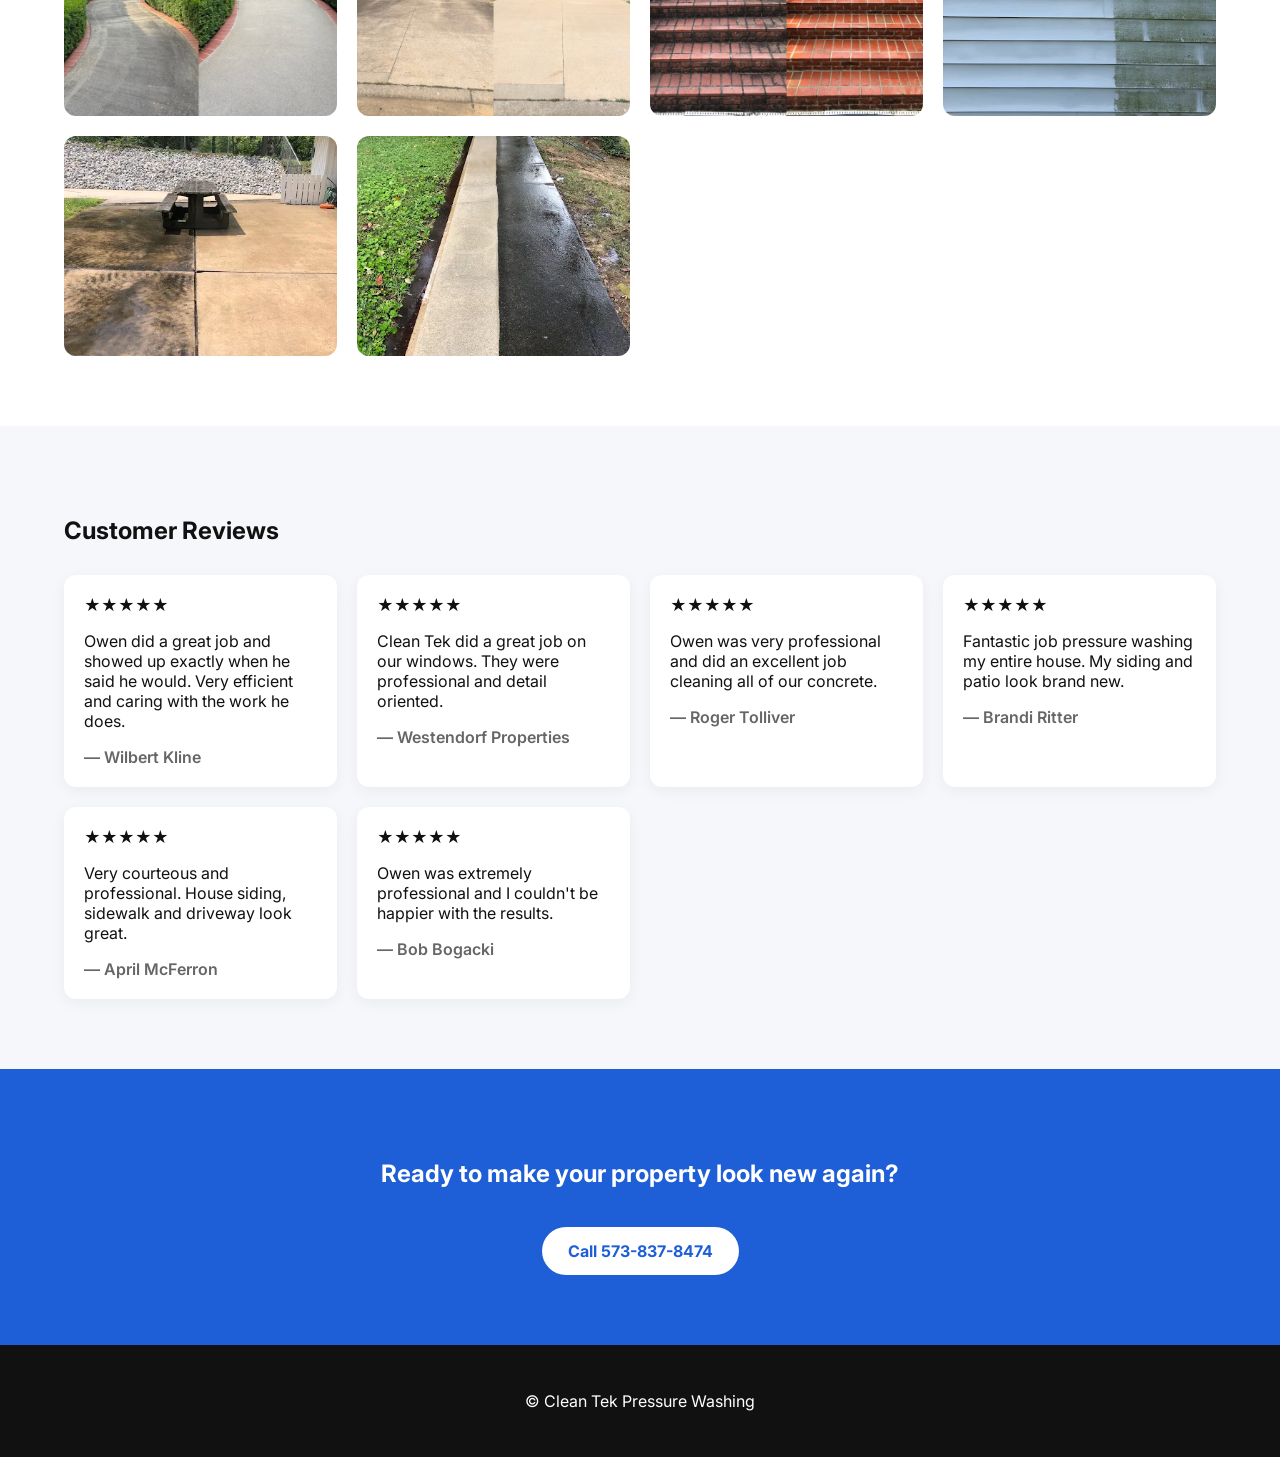
==== commit 76d00847: "Update index.html" ====
--- a/index.html
+++ b/index.html
@@ -22,7 +22,7 @@
 
 <div class="container header-inner">
 
-<img src="assets/logo.png" class="logo">
+<img src="assets/logo.png" class="logo" alt="Clean Tek Pressure Washing Logo">
 
 <nav class="nav">
 
@@ -129,12 +129,12 @@
 
 <div class="gallery">
 
-<img src="assets/result-driveway-curved.jpg">
-<img src="assets/result-driveway-garage.jpg">
-<img src="assets/result-brick-steps.jpg">
-<img src="assets/result-siding.jpg">
-<img src="assets/result-concrete-pad.jpg">
-<img src="assets/result-walkway.jpg">
+<img src="assets/result-driveway-curved.jpg" alt="">
+<img src="assets/result-driveway-garage.jpg" alt="">
+<img src="assets/result-brick-steps.jpg" alt="">
+<img src="assets/result-siding.jpg" alt="">
+<img src="assets/result-concrete-pad.jpg" alt="">
+<img src="assets/result-walkway.jpg" alt="">
 
 </div>
 
@@ -159,7 +159,7 @@
 
 <div class="review">
 ★★★★★
-<p>Clean Tek did a great job on our windows! They were professional and detail oriented.</p>
+<p>Clean Tek did a great job on our windows. They were professional and detail oriented.</p>
 <span>— Westendorf Properties</span>
 </div>
 
--- a/assets/css/styles.css
+++ b/assets/css/styles.css
@@ -1,41 +1,18 @@
-*{
-box-sizing:border-box;
+body{
 margin:0;
-padding:0;
-}
-
-body{
-font-family:'Inter',sans-serif;
+font-family:Inter,sans-serif;
 color:#111;
-line-height:1.6;
-}
-
-img{
-max-width:100%;
-display:block;
 }
 
 .container{
-max-width:1150px;
+width:90%;
+max-width:1200px;
 margin:auto;
-padding:0 20px;
-}
-
-.section{
-padding:80px 0;
-}
-
-.alt{
-background:#f6f8fb;
-}
-
-.center{
-text-align:center;
 }
 
 .header{
-background:white;
-border-bottom:1px solid #e5e7eb;
+background:#fff;
+border-bottom:1px solid #eee;
 position:sticky;
 top:0;
 z-index:100;
@@ -45,207 +22,175 @@
 display:flex;
 align-items:center;
 justify-content:space-between;
-height:60px;
+padding:10px 0;
 }
 
-.logo img{
-height:34px;
+.logo{
+height:70px;
 }
 
 .nav{
 display:flex;
+gap:25px;
 align-items:center;
-gap:24px;
+}
+
+.nav a{
+text-decoration:none;
+color:#333;
 font-weight:600;
 }
 
 .call-btn{
-background:#1658c9;
-color:white;
+background:#1e5ed6;
+color:#fff;
 padding:10px 18px;
-border-radius:999px;
+border-radius:25px;
 }
 
 .hero{
+background:url('../hero-main.jpg') center/cover no-repeat;
+padding:120px 0;
+color:#fff;
 position:relative;
-height:75vh;
-display:flex;
-align-items:center;
-}
-
-.hero-img{
-position:absolute;
-inset:0;
-width:100%;
-height:100%;
-object-fit:cover;
 }
 
 .hero-overlay{
 position:absolute;
-inset:0;
-background:linear-gradient(90deg,rgba(0,0,0,.7),rgba(0,0,0,.25));
+top:0;
+left:0;
+right:0;
+bottom:0;
+background:rgba(0,0,0,.5);
 }
 
 .hero-content{
 position:relative;
-color:white;
 max-width:650px;
-}
-
-.kicker{
-text-transform:uppercase;
-font-weight:700;
-letter-spacing:.08em;
-margin-bottom:10px;
 }
 
 .hero h1{
 font-size:48px;
-margin-bottom:15px;
-}
-
-.hero-sub{
-margin-bottom:25px;
 }
 
 .hero-buttons{
+margin-top:25px;
 display:flex;
 gap:15px;
-flex-wrap:wrap;
 }
 
 .btn-primary{
-background:#1658c9;
-color:white;
-padding:12px 20px;
-border-radius:999px;
-font-weight:700;
+background:#1e5ed6;
+color:#fff;
+padding:12px 22px;
+border-radius:25px;
+text-decoration:none;
 }
 
 .btn-secondary{
-background:white;
-color:#111;
-padding:12px 20px;
-border-radius:999px;
-font-weight:700;
+background:#fff;
+color:#333;
+padding:12px 22px;
+border-radius:25px;
+text-decoration:none;
 }
 
-.large{
-font-size:18px;
-padding:16px 26px;
+.section{
+padding:70px 0;
 }
 
-.service-grid{
-display:grid;
-grid-template-columns:repeat(3,1fr);
-gap:20px;
-margin-top:40px;
+.light{
+background:#f5f7fb;
 }
 
-.card{
-border:1px solid #e5e7eb;
-border-radius:16px;
-padding:20px;
-background:white;
+.center{
+text-align:center;
 }
 
-.results-grid{
+.services-grid{
 display:grid;
-grid-template-columns:repeat(3,1fr);
+grid-template-columns:repeat(auto-fit,minmax(220px,1fr));
 gap:20px;
 margin-top:30px;
 }
 
-.results-grid img{
-height:260px;
-width:100%;
-object-fit:cover;
-border-radius:16px;
+.service-card{
+background:#fff;
+padding:25px;
+border-radius:12px;
+box-shadow:0 4px 15px rgba(0,0,0,.05);
 }
 
-.area-list{
-margin-top:15px;
-font-size:18px;
+.gallery{
+display:grid;
+grid-template-columns:repeat(auto-fit,minmax(250px,1fr));
+gap:20px;
+margin-top:30px;
 }
 
-.map{
-margin-top:30px;
-border-radius:16px;
-overflow:hidden;
-box-shadow:0 10px 30px rgba(0,0,0,.15);
+.gallery img{
+width:100%;
+border-radius:12px;
+height:220px;
+object-fit:cover;
 }
 
-.map iframe{
-width:100%;
-height:420px;
-border:0;
-}
-
-.reviews{
+.reviews-grid{
 display:grid;
-grid-template-columns:repeat(3,1fr);
+grid-template-columns:repeat(auto-fit,minmax(260px,1fr));
 gap:20px;
 margin-top:30px;
 }
 
 .review{
-background:white;
-border:1px solid #e5e7eb;
+background:#fff;
 padding:20px;
-border-radius:16px;
+border-radius:12px;
+box-shadow:0 4px 15px rgba(0,0,0,.05);
+}
+
+.review span{
+display:block;
+margin-top:10px;
+font-weight:600;
+color:#666;
 }
 
 .cta{
-text-align:center;
+background:#1e5ed6;
+color:#fff;
+padding:70px 0;
 }
 
-.call-cta{
-margin-top:25px;
-margin-bottom:40px;
+.cta-button{
+display:inline-block;
+margin-top:20px;
+background:#fff;
+color:#1e5ed6;
+padding:14px 26px;
+border-radius:25px;
+text-decoration:none;
+font-weight:700;
 }
 
 .footer{
-background:#0c1322;
-color:white;
-padding:40px 0;
-text-align:center;
+padding:30px 0;
+background:#111;
+color:#fff;
 }
 
-.footer-logo{
-height:36px;
-margin:auto;
-margin-bottom:10px;
-}
-
-@media(max-width:900px){
+@media(max-width:768px){
 
 .nav{
 display:none;
 }
 
-.service-grid{
-grid-template-columns:1fr;
+.hero h1{
+font-size:34px;
 }
 
-.results-grid{
-grid-template-columns:1fr;
-}
-
-.reviews{
-grid-template-columns:1fr;
-}
-
-.hero{
-height:65vh;
-}
-
-.hero h1{
-font-size:32px;
-}
-
-.map iframe{
-height:300px;
+.gallery img{
+height:200px;
 }
 
 }
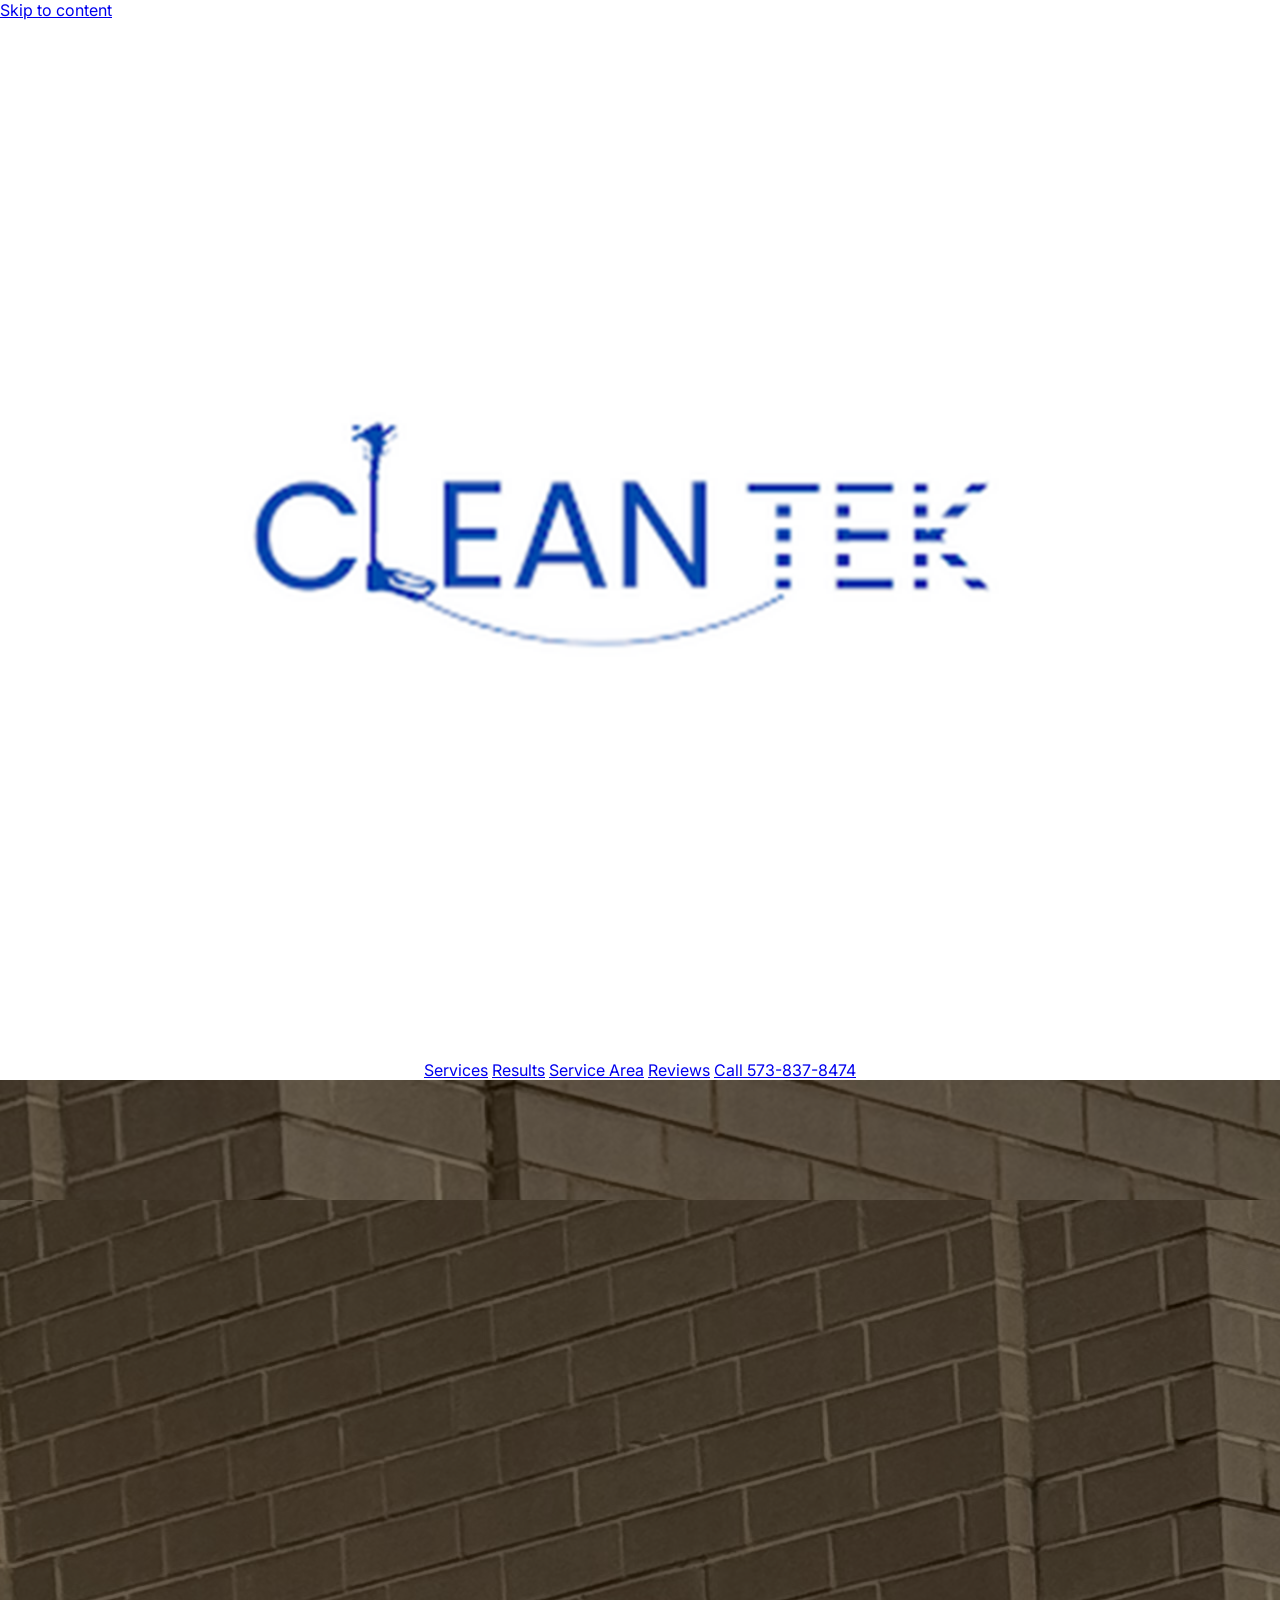
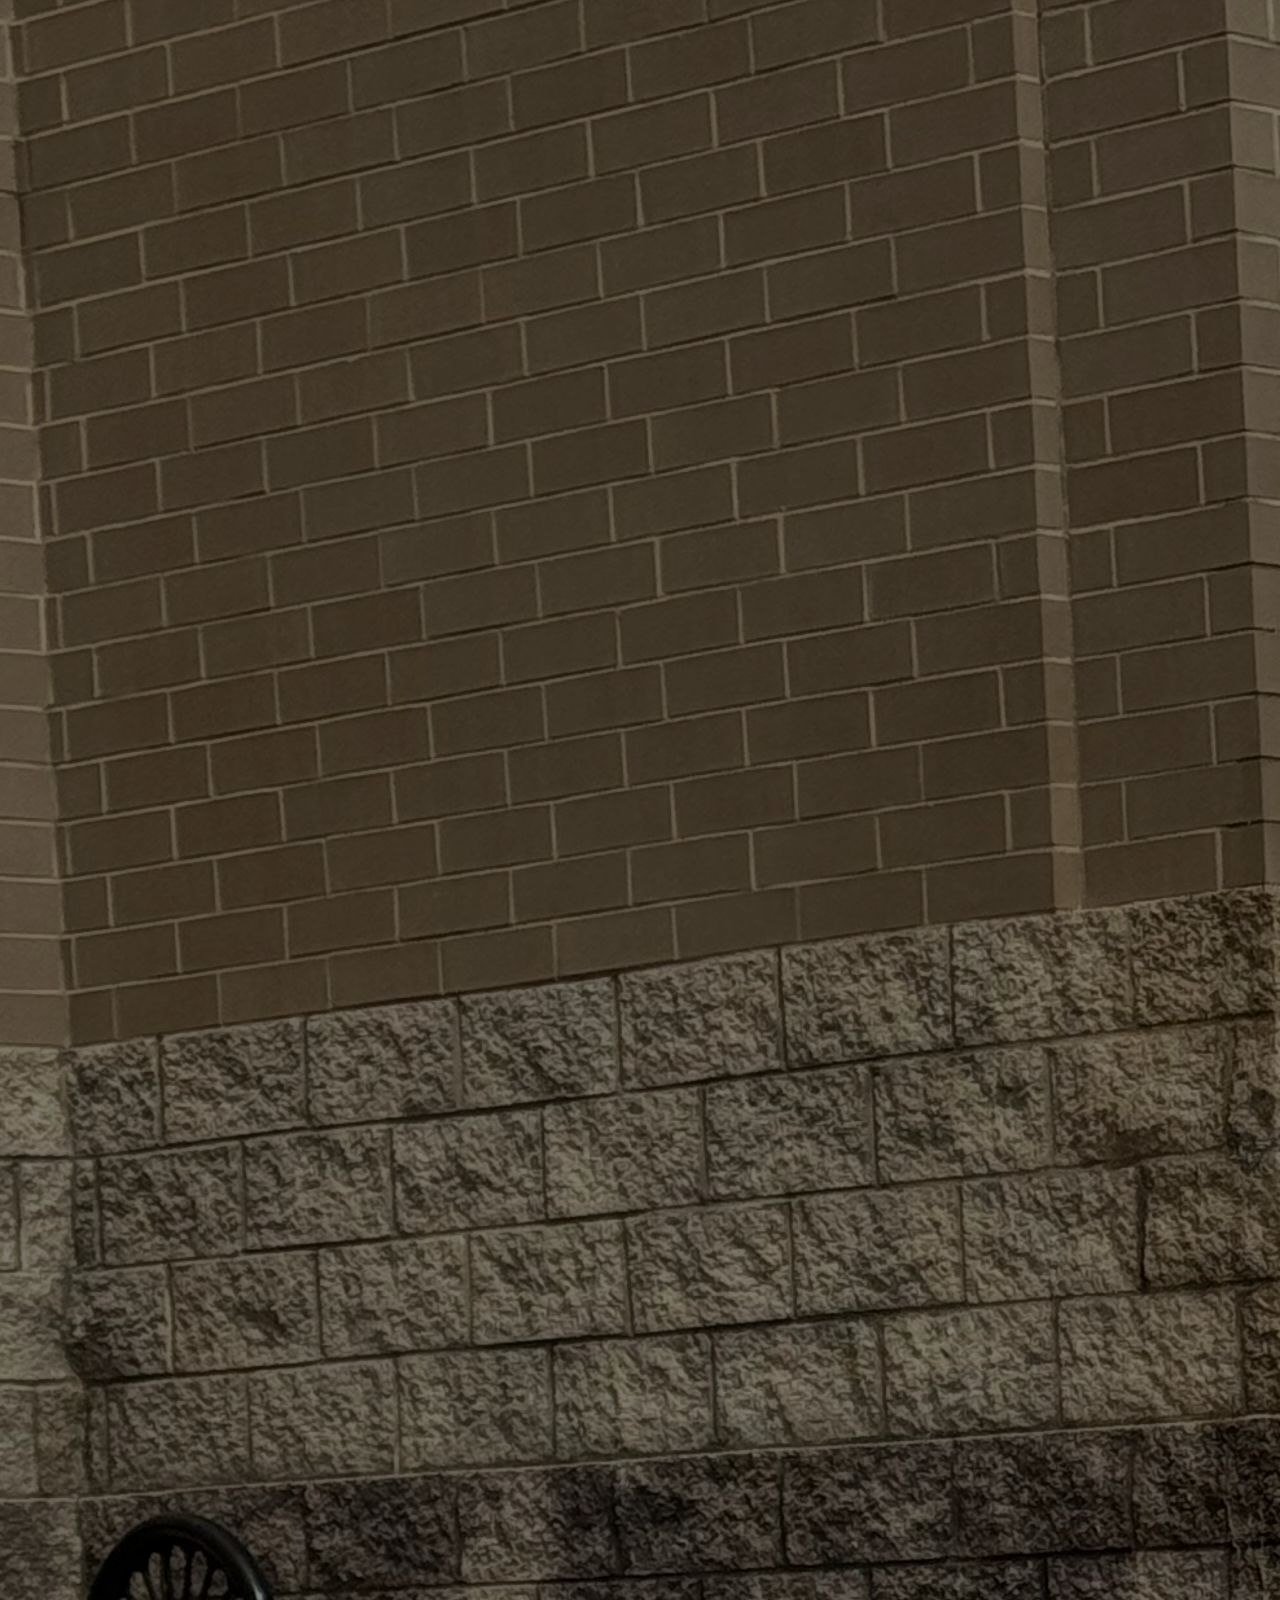
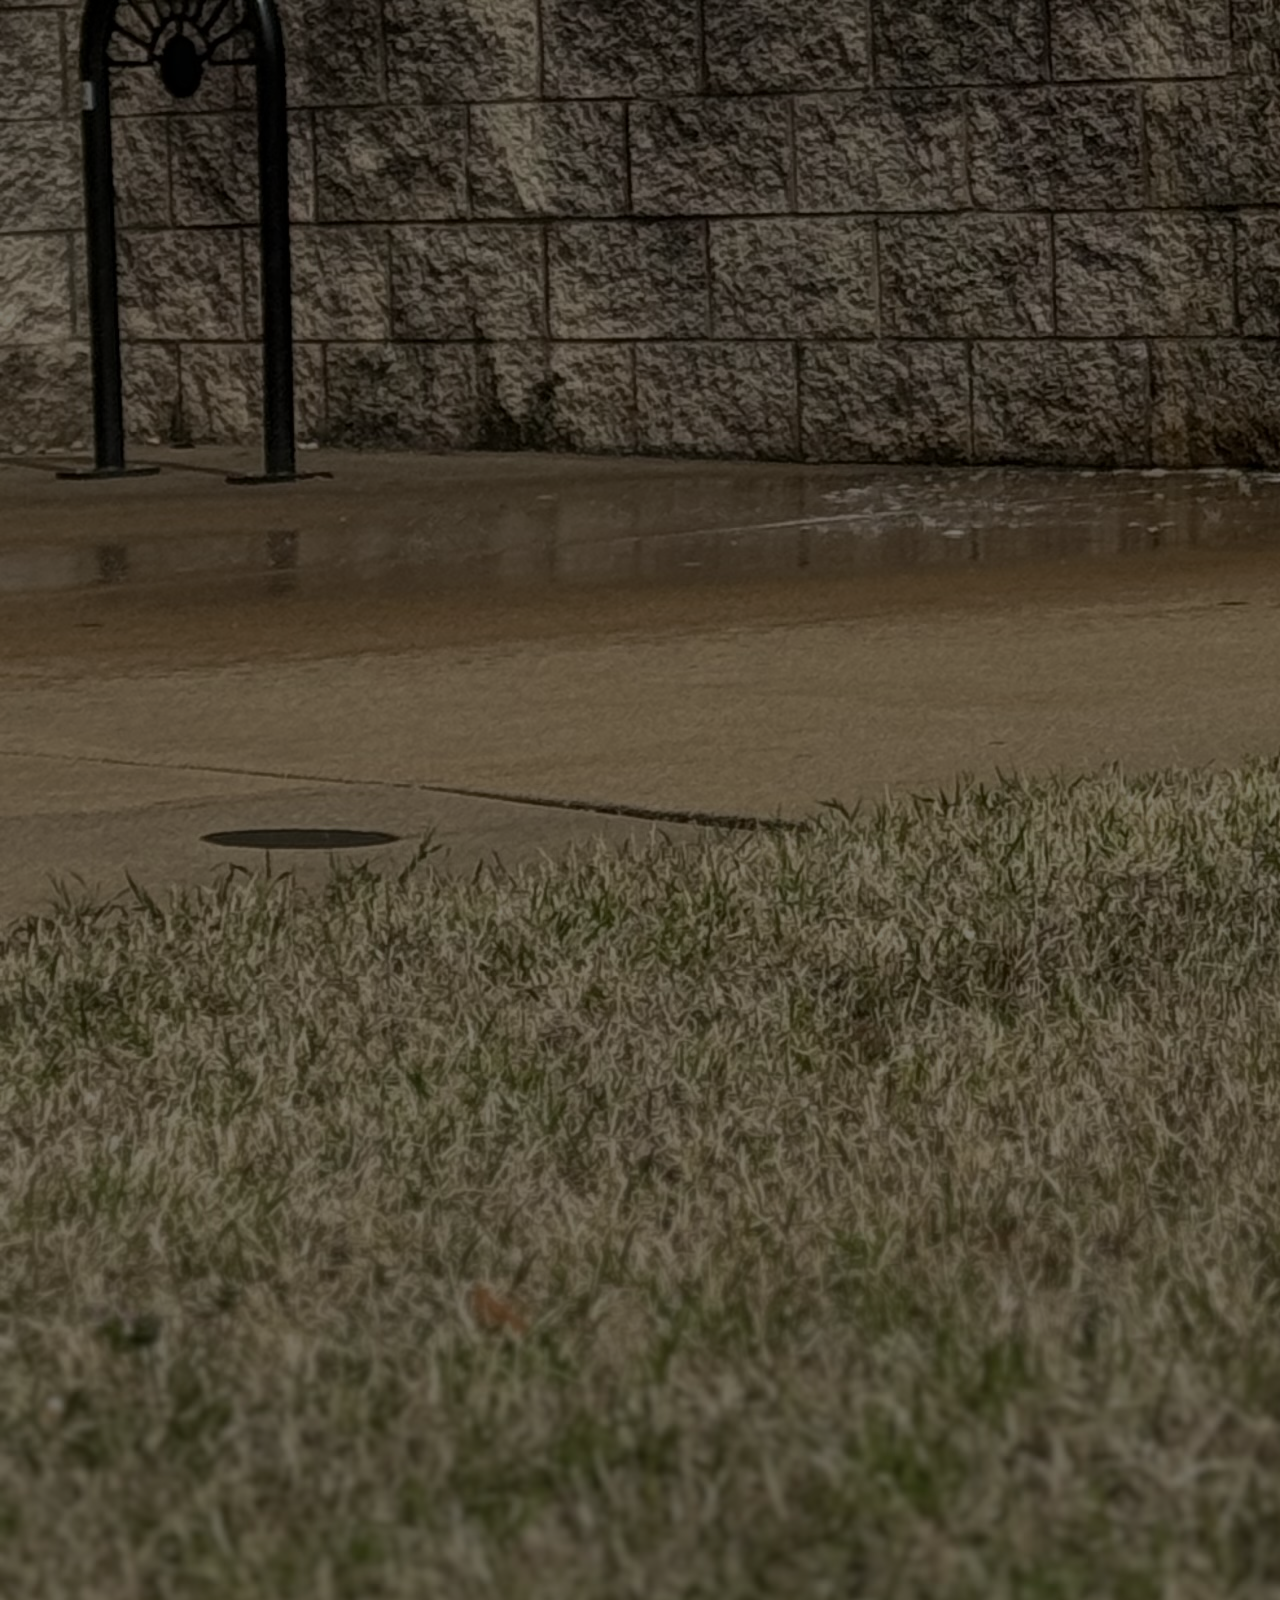
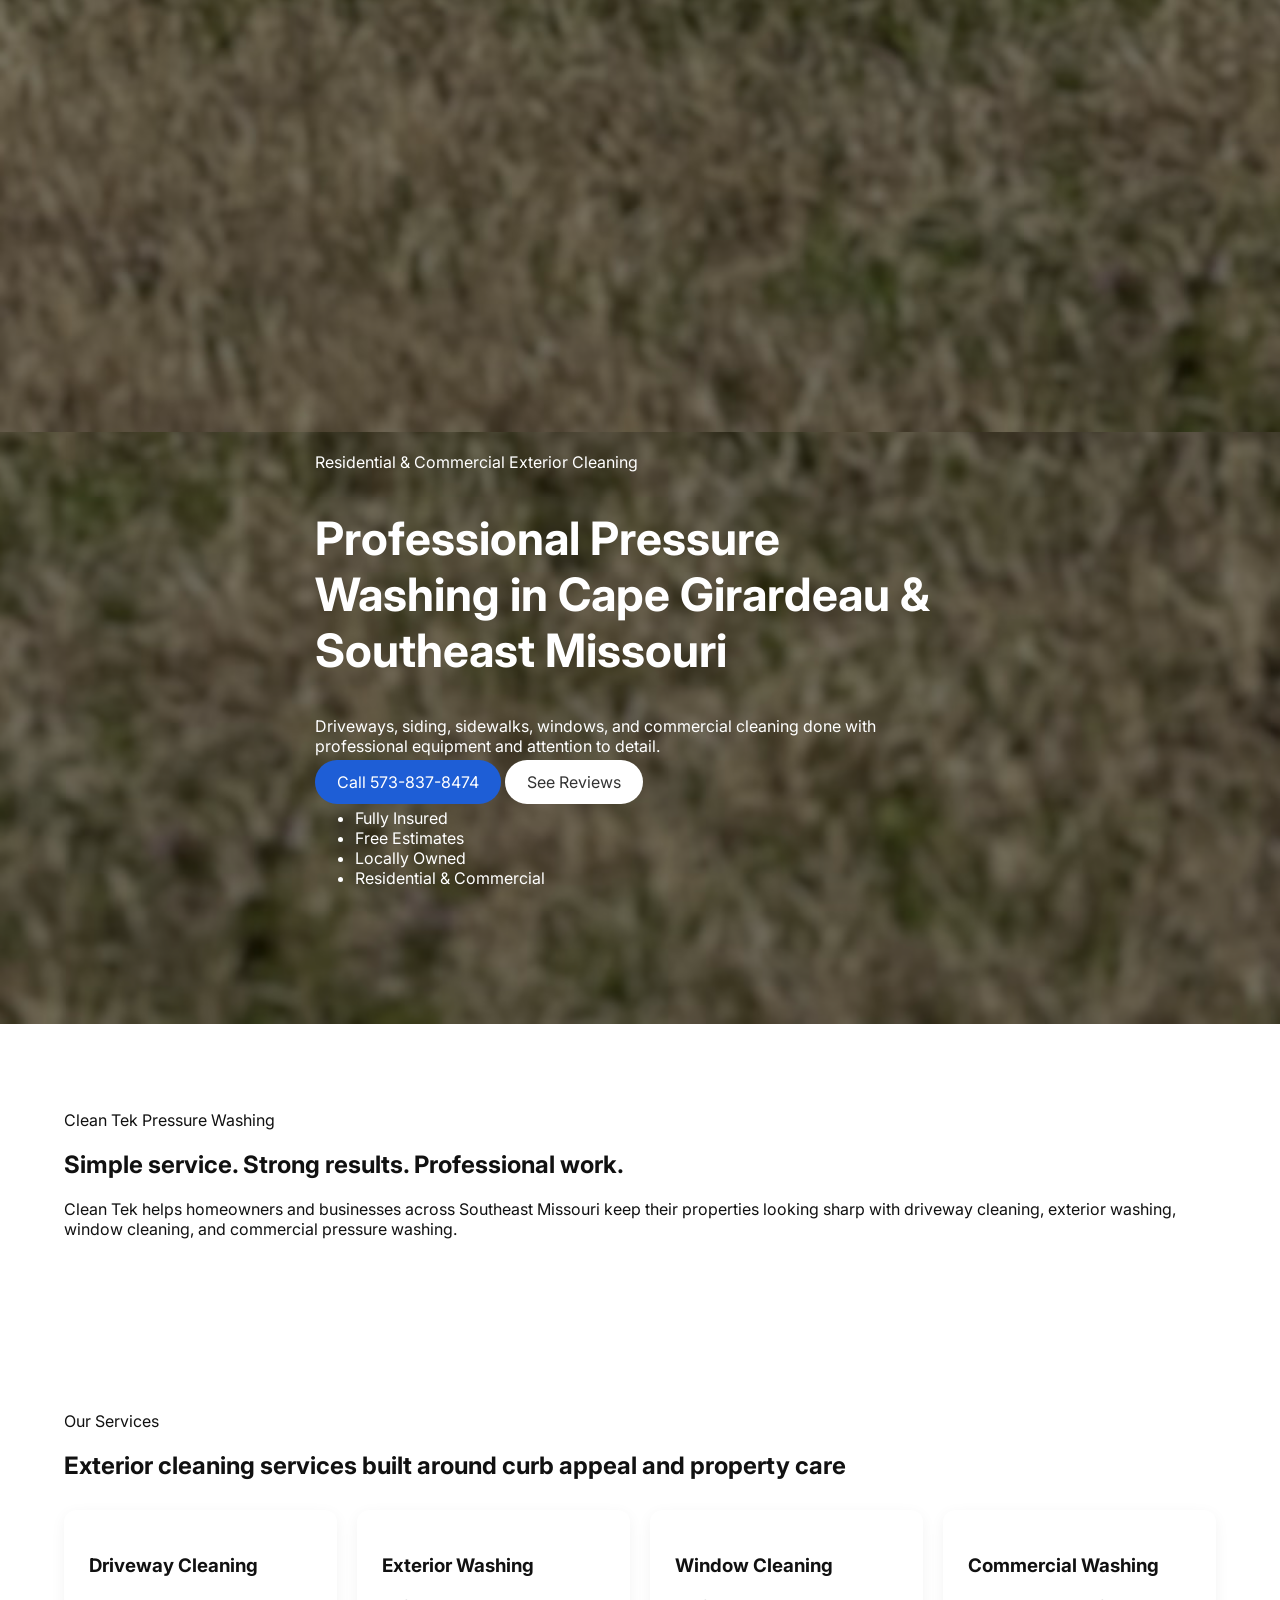
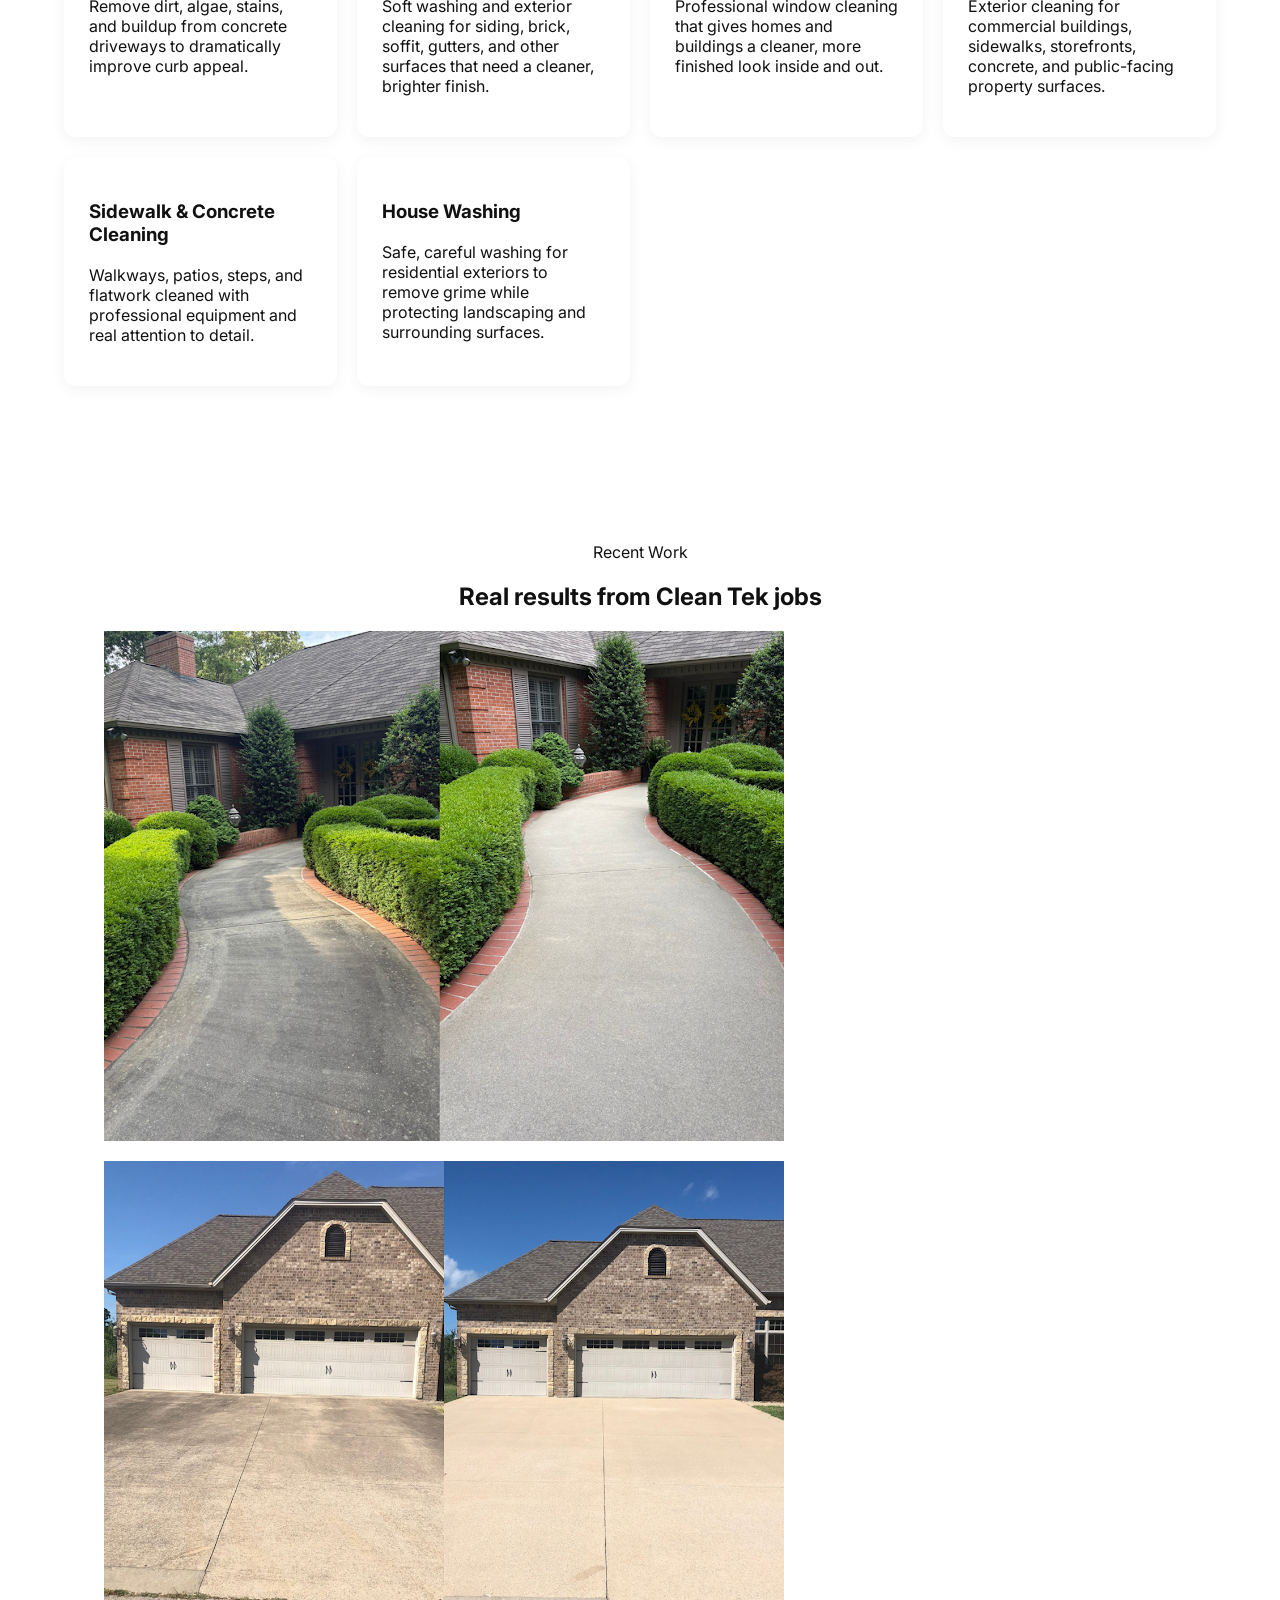
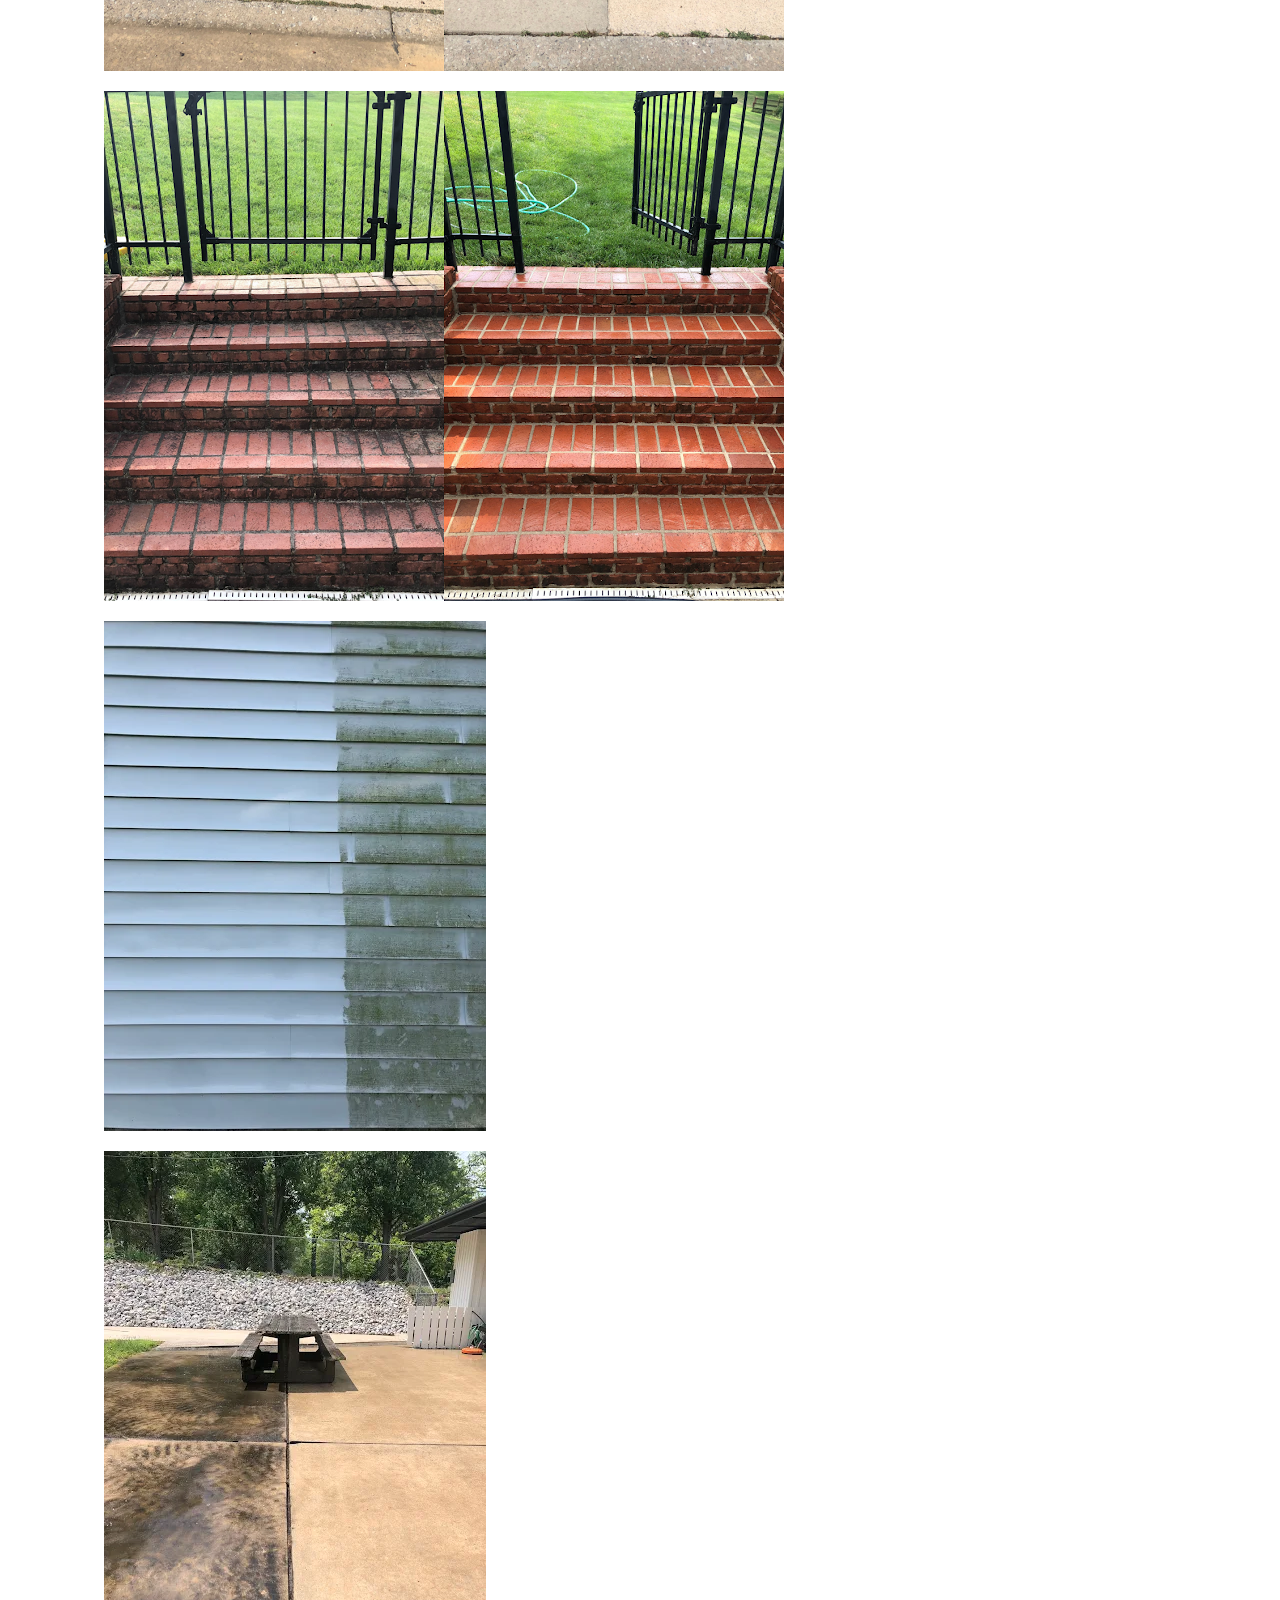
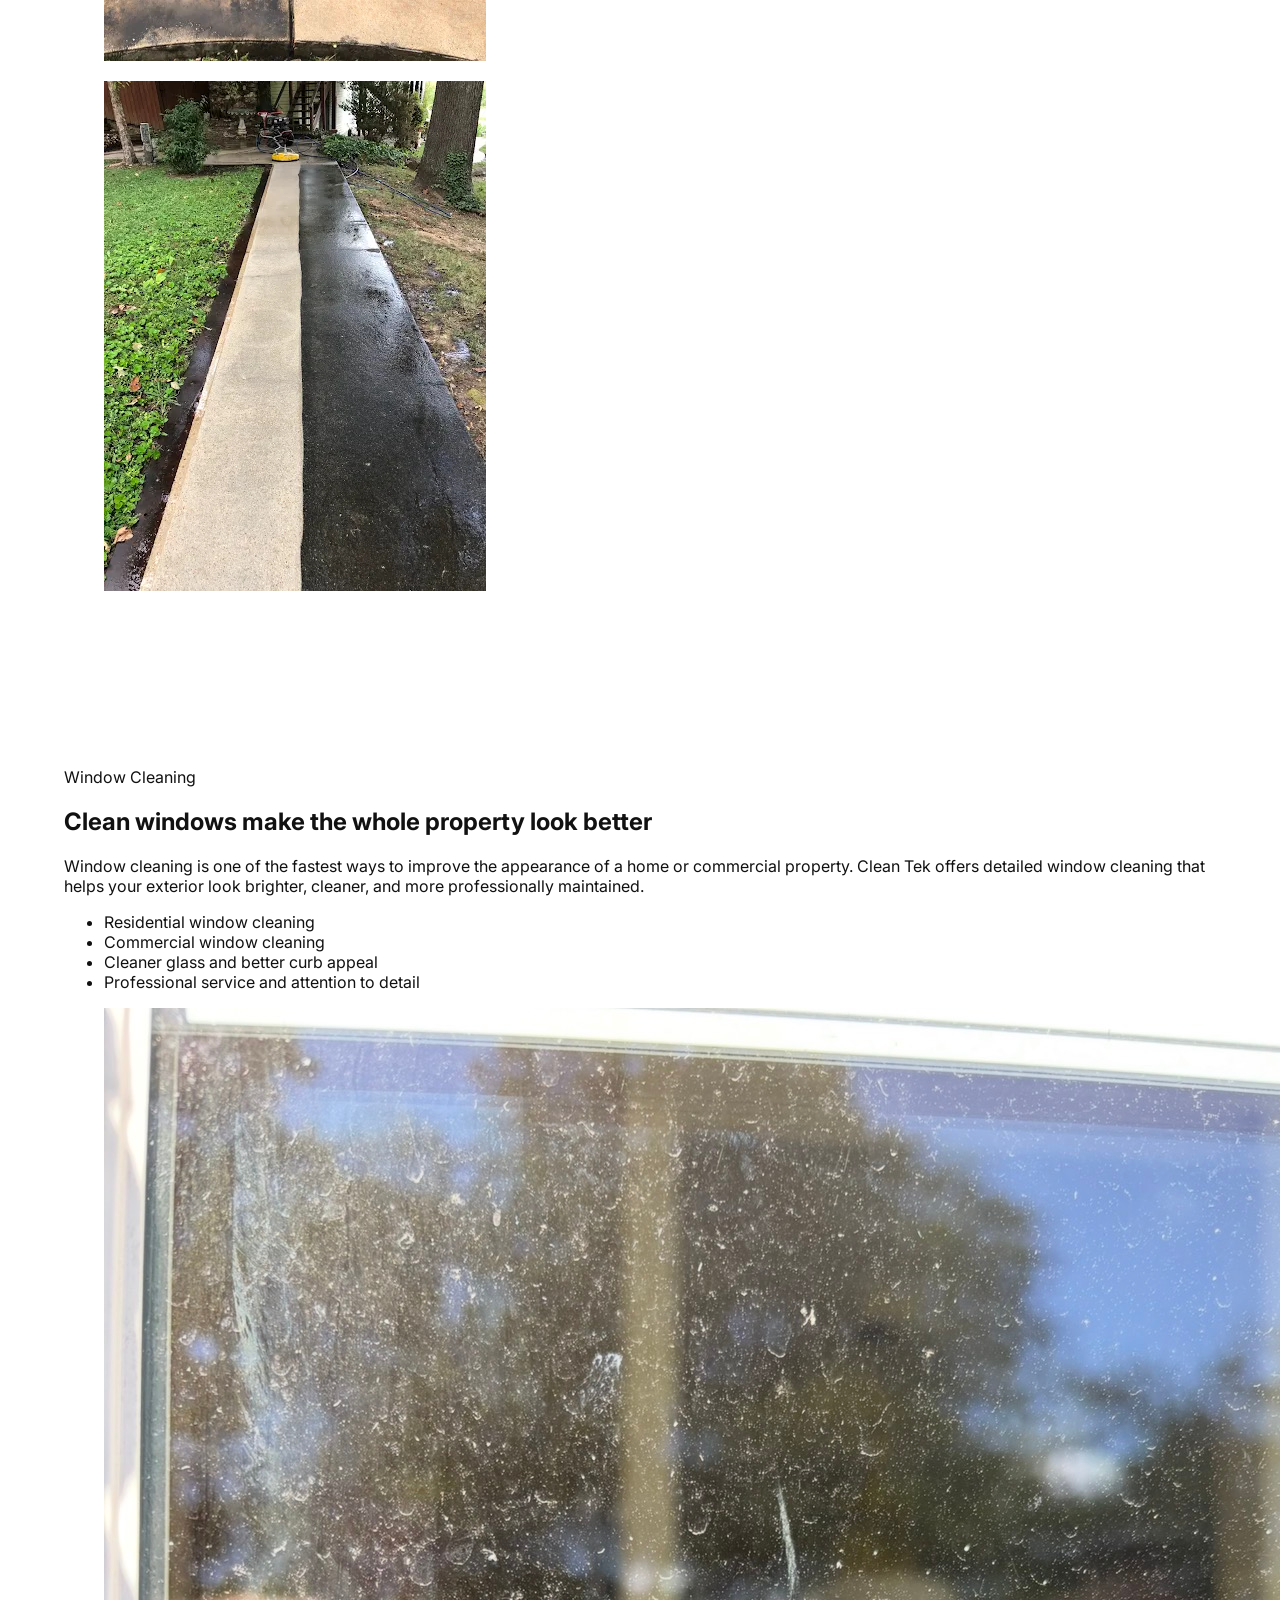
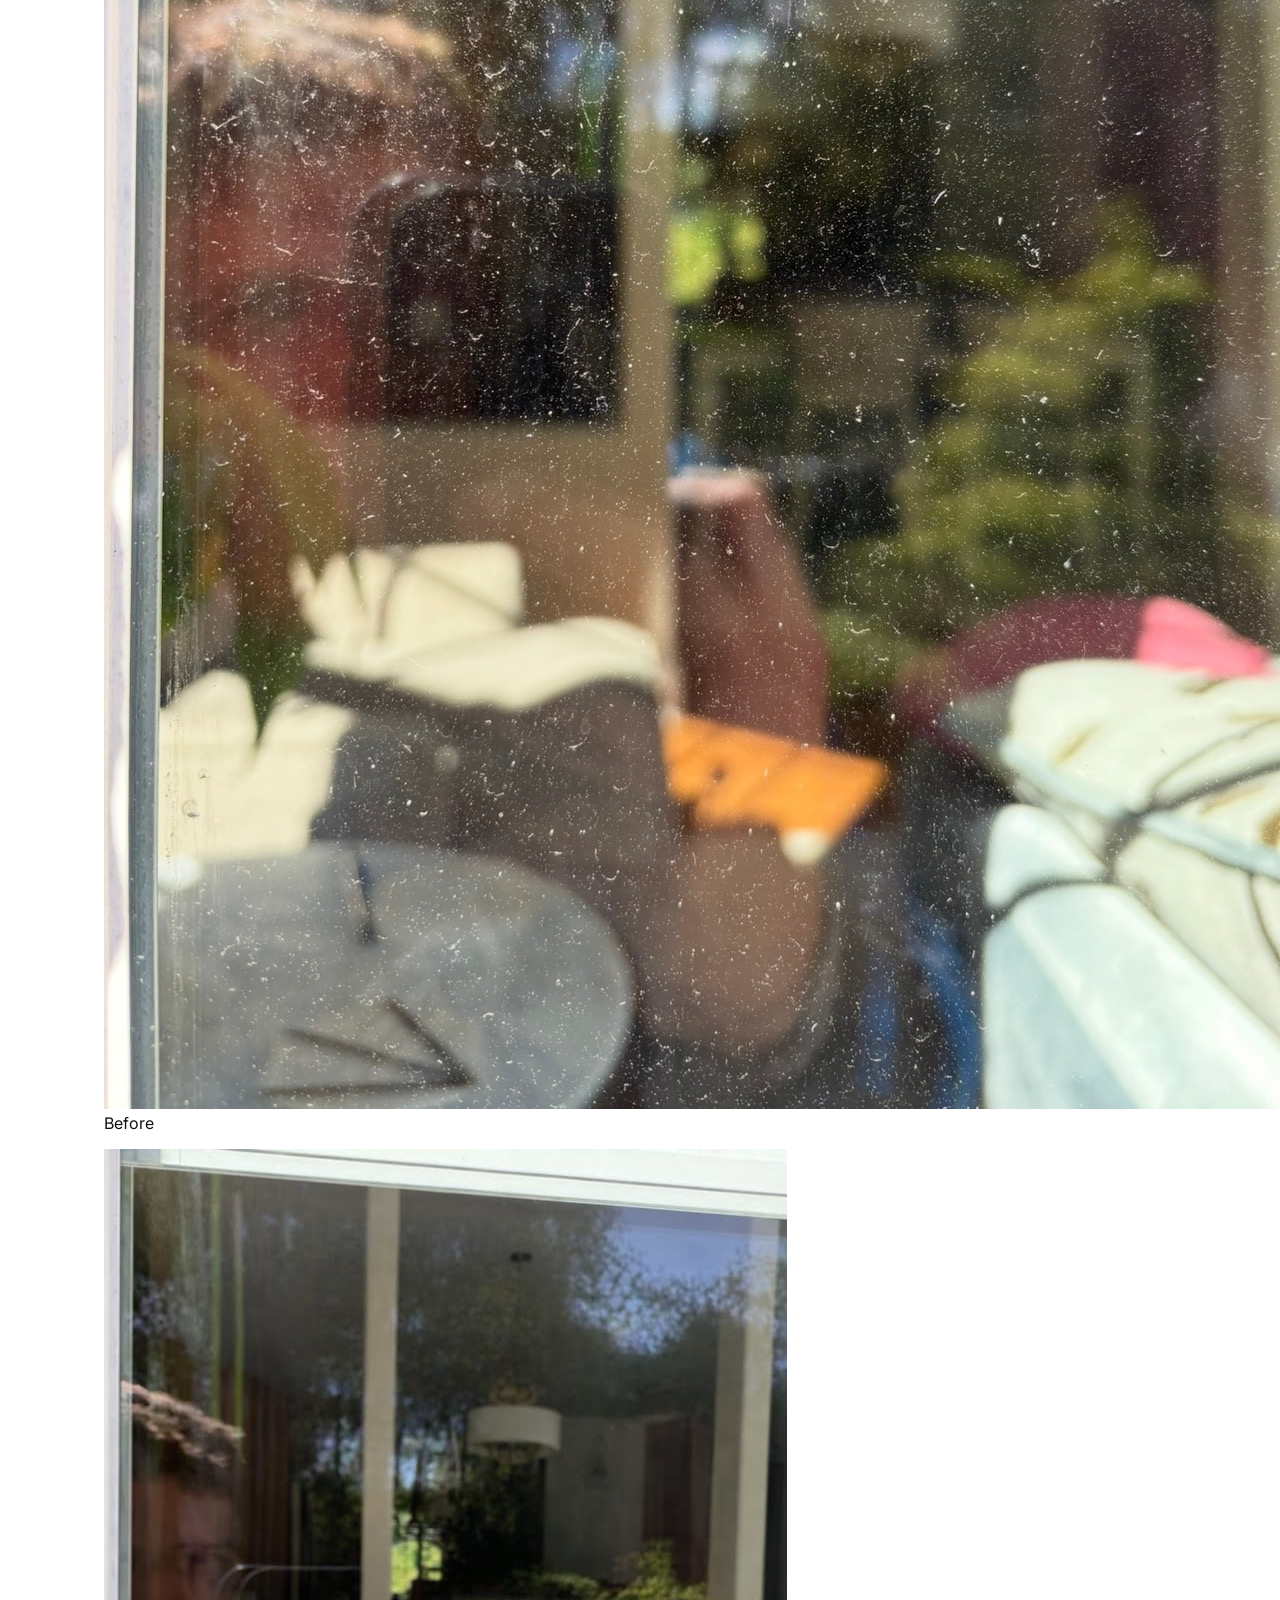
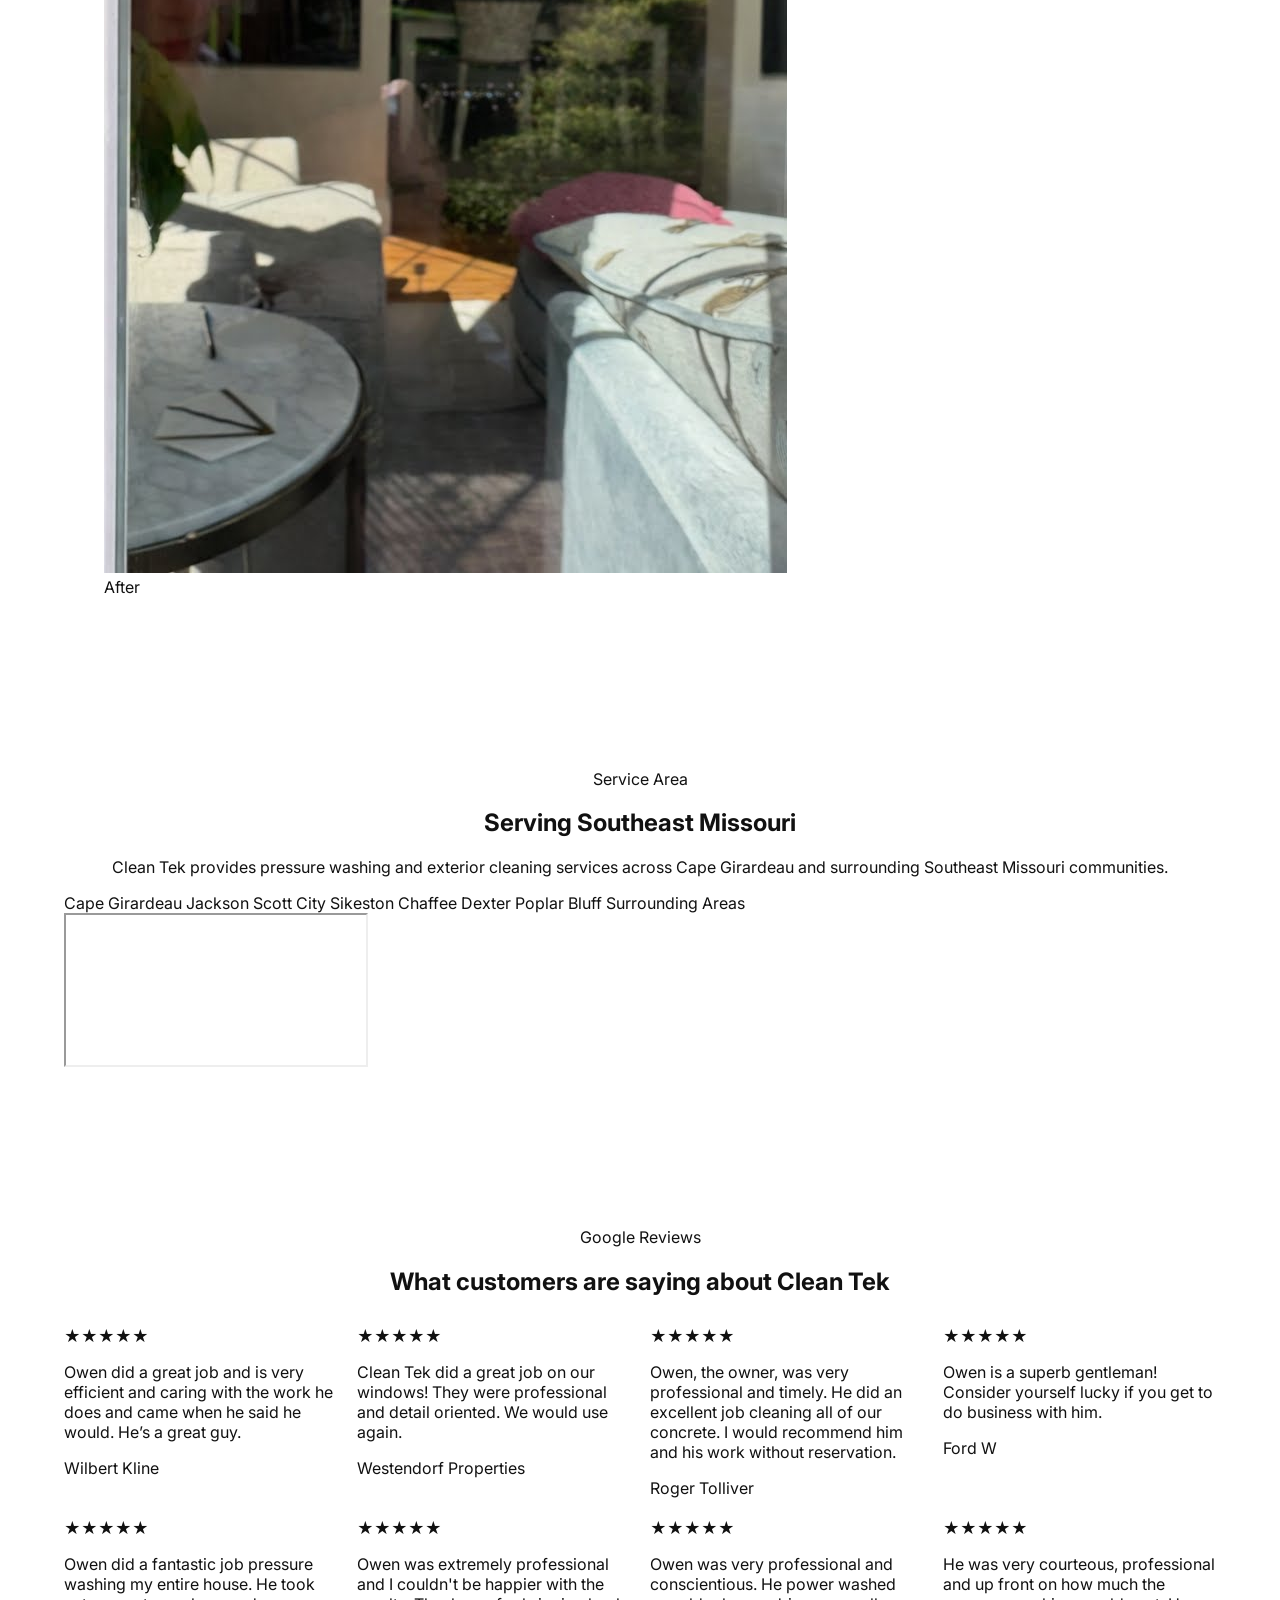
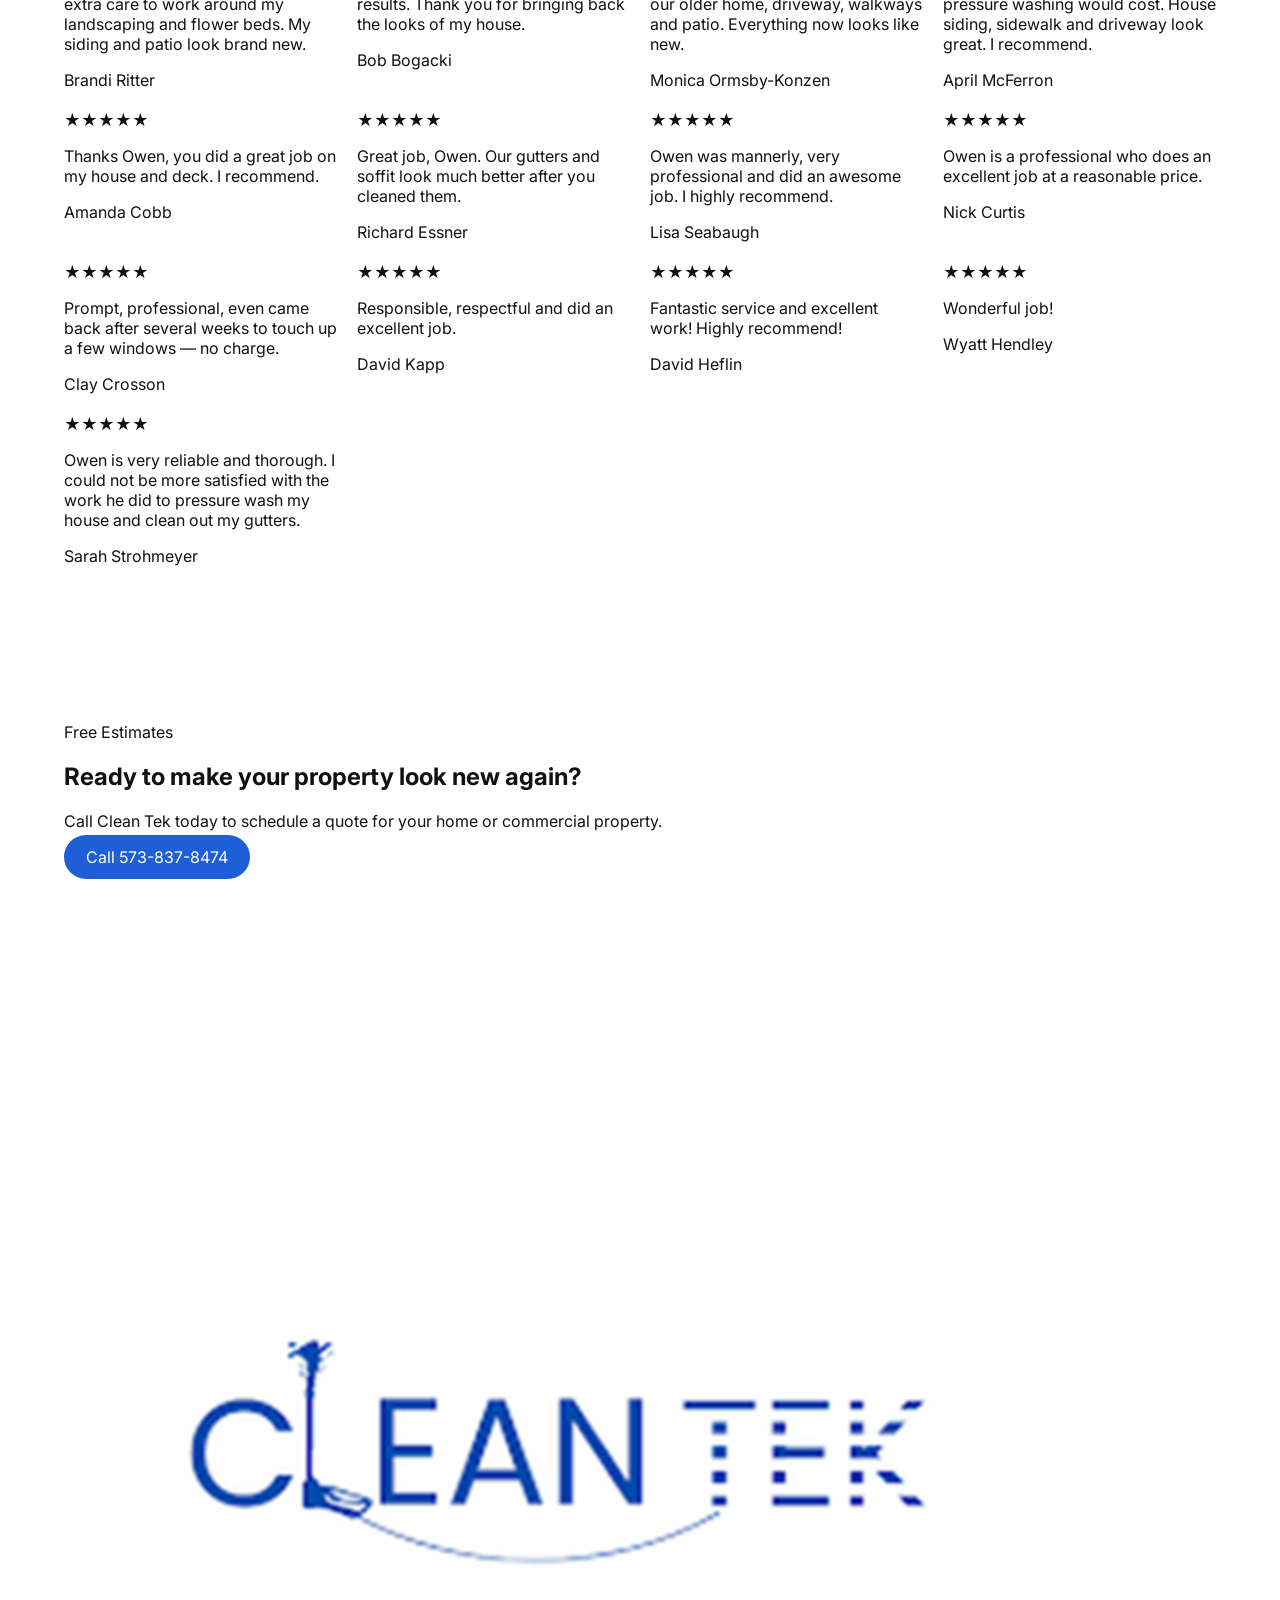
==== commit d9deade9: "Update index.html" ====
--- a/index.html
+++ b/index.html
@@ -1,223 +1,473 @@
 <!DOCTYPE html>
 <html lang="en">
-
 <head>
-<meta charset="UTF-8">
-<meta name="viewport" content="width=device-width, initial-scale=1.0">
-
-<title>Clean Tek Pressure Washing | Cape Girardeau</title>
-
-<meta name="description" content="Professional pressure washing in Cape Girardeau and Southeast Missouri. Driveways, siding, sidewalks, windows, and commercial cleaning.">
-
-<link rel="preconnect" href="https://fonts.googleapis.com">
-<link href="https://fonts.googleapis.com/css2?family=Inter:wght@400;600;700&display=swap" rel="stylesheet">
-
-<link rel="stylesheet" href="assets/css/styles.css">
-
+  <meta charset="UTF-8" />
+  <meta
+    name="viewport"
+    content="width=device-width, initial-scale=1, viewport-fit=cover"
+  />
+  <title>Clean Tek Pressure Washing | Cape Girardeau & Southeast Missouri</title>
+  <meta
+    name="description"
+    content="Clean Tek Pressure Washing provides driveway cleaning, exterior washing, window cleaning, and commercial washing in Cape Girardeau and Southeast Missouri."
+  />
+  <meta
+    name="keywords"
+    content="pressure washing Cape Girardeau, house washing Cape Girardeau, driveway cleaning Cape Girardeau, window cleaning Southeast Missouri, commercial pressure washing SEMO"
+  />
+  <meta name="theme-color" content="#1658c9" />
+
+  <link rel="preconnect" href="https://fonts.googleapis.com" />
+  <link rel="preconnect" href="https://fonts.gstatic.com" crossorigin />
+  <link
+    href="https://fonts.googleapis.com/css2?family=Inter:wght@400;500;600;700;800&display=swap"
+    rel="stylesheet"
+  />
+
+  <link rel="stylesheet" href="assets/css/styles.css" />
 </head>
-
 <body>
-
-<header class="header">
-
-<div class="container header-inner">
-
-<img src="assets/logo.png" class="logo" alt="Clean Tek Pressure Washing Logo">
-
-<nav class="nav">
-
-<a href="#services">Services</a>
-<a href="#service-area">Service Area</a>
-<a href="#reviews">Reviews</a>
-<a href="#gallery">Gallery</a>
-
-<a href="tel:5738378474" class="call-btn">
-Call 573-837-8474
-</a>
-
-</nav>
-
-</div>
-
-</header>
-
-
-<section class="hero">
-
-<div class="hero-overlay"></div>
-
-<div class="container hero-content">
-
-<h1>Professional Pressure Washing in Cape Girardeau & Southeast Missouri</h1>
-
-<p>
-Driveways, siding, sidewalks, windows and commercial cleaning done with professional equipment and attention to detail.
-</p>
-
-<div class="hero-buttons">
-
-<a href="tel:5738378474" class="btn-primary">
-Call 573-837-8474
-</a>
-
-<a href="#reviews" class="btn-secondary">
-See Reviews
-</a>
-
-</div>
-
-</div>
-
-</section>
-
-
-<section id="services" class="section">
-
-<div class="container">
-
-<h2>Our Services</h2>
-
-<div class="services-grid">
-
-<div class="service-card">
-<h3>Driveway Cleaning</h3>
-<p>Remove dirt, algae and stains from concrete driveways.</p>
-</div>
-
-<div class="service-card">
-<h3>Exterior Washing</h3>
-<p>Soft washing for siding, brick and home exteriors.</p>
-</div>
-
-<div class="service-card">
-<h3>Window Cleaning</h3>
-<p>Professional window cleaning for homes and businesses.</p>
-</div>
-
-<div class="service-card">
-<h3>Commercial Washing</h3>
-<p>Storefronts, sidewalks, concrete and commercial buildings.</p>
-</div>
-
-</div>
-
-</div>
-
-</section>
-
-
-<section id="service-area" class="section light">
-
-<div class="container center">
-
-<h2>Serving Southeast Missouri</h2>
-
-<p>
-Cape Girardeau • Jackson • Scott City • Sikeston • Chaffee • Dexter • Poplar Bluff • Surrounding Areas
-</p>
-
-</div>
-
-</section>
-
-
-<section id="gallery" class="section">
-
-<div class="container">
-
-<h2>Recent Work</h2>
-
-<div class="gallery">
-
-<img src="assets/result-driveway-curved.jpg" alt="">
-<img src="assets/result-driveway-garage.jpg" alt="">
-<img src="assets/result-brick-steps.jpg" alt="">
-<img src="assets/result-siding.jpg" alt="">
-<img src="assets/result-concrete-pad.jpg" alt="">
-<img src="assets/result-walkway.jpg" alt="">
-
-</div>
-
-</div>
-
-</section>
-
-
-<section id="reviews" class="section light">
-
-<div class="container">
-
-<h2>Customer Reviews</h2>
-
-<div class="reviews-grid">
-
-<div class="review">
-★★★★★
-<p>Owen did a great job and showed up exactly when he said he would. Very efficient and caring with the work he does.</p>
-<span>— Wilbert Kline</span>
-</div>
-
-<div class="review">
-★★★★★
-<p>Clean Tek did a great job on our windows. They were professional and detail oriented.</p>
-<span>— Westendorf Properties</span>
-</div>
-
-<div class="review">
-★★★★★
-<p>Owen was very professional and did an excellent job cleaning all of our concrete.</p>
-<span>— Roger Tolliver</span>
-</div>
-
-<div class="review">
-★★★★★
-<p>Fantastic job pressure washing my entire house. My siding and patio look brand new.</p>
-<span>— Brandi Ritter</span>
-</div>
-
-<div class="review">
-★★★★★
-<p>Very courteous and professional. House siding, sidewalk and driveway look great.</p>
-<span>— April McFerron</span>
-</div>
-
-<div class="review">
-★★★★★
-<p>Owen was extremely professional and I couldn't be happier with the results.</p>
-<span>— Bob Bogacki</span>
-</div>
-
-</div>
-
-</div>
-
-</section>
-
-
-<section class="cta">
-
-<div class="container center">
-
-<h2>Ready to make your property look new again?</h2>
-
-<a href="tel:5738378474" class="cta-button">
-Call 573-837-8474
-</a>
-
-</div>
-
-</section>
-
-
-<footer class="footer">
-
-<div class="container center">
-
-<p>© Clean Tek Pressure Washing</p>
-
-</div>
-
-</footer>
-
+  <a class="skip-link" href="#main">Skip to content</a>
+
+  <header class="site-header" id="top">
+    <div class="container header-inner">
+      <a class="brand" href="#top" aria-label="Clean Tek Pressure Washing home">
+        <img src="assets/logo.png" alt="Clean Tek Pressure Washing logo" />
+      </a>
+
+      <nav class="site-nav" aria-label="Primary navigation">
+        <a href="#services">Services</a>
+        <a href="#results">Results</a>
+        <a href="#service-area">Service Area</a>
+        <a href="#reviews">Reviews</a>
+        <a href="#contact" class="btn btn-nav">Call 573-837-8474</a>
+      </nav>
+    </div>
+  </header>
+
+  <main id="main">
+    <section class="hero" aria-label="Hero">
+      <div class="hero-media">
+        <img
+          src="assets/hero-main.jpg"
+          alt="Clean Tek technician pressure washing a commercial building"
+        />
+      </div>
+      <div class="hero-overlay"></div>
+
+      <div class="container hero-content">
+        <p class="eyebrow">Residential &amp; Commercial Exterior Cleaning</p>
+
+        <h1>Professional Pressure Washing in Cape Girardeau &amp; Southeast Missouri</h1>
+
+        <p class="hero-copy">
+          Driveways, siding, sidewalks, windows, and commercial cleaning done with
+          professional equipment and attention to detail.
+        </p>
+
+        <div class="hero-actions">
+          <a class="btn btn-primary" href="tel:15738378474">Call 573-837-8474</a>
+          <a class="btn btn-secondary" href="#reviews">See Reviews</a>
+        </div>
+
+        <ul class="hero-badges" aria-label="Business highlights">
+          <li>Fully Insured</li>
+          <li>Free Estimates</li>
+          <li>Locally Owned</li>
+          <li>Residential &amp; Commercial</li>
+        </ul>
+      </div>
+    </section>
+
+    <section class="section section-intro">
+      <div class="container intro-grid">
+        <div class="intro-copy">
+          <p class="section-kicker">Clean Tek Pressure Washing</p>
+          <h2>Simple service. Strong results. Professional work.</h2>
+        </div>
+        <p class="intro-text">
+          Clean Tek helps homeowners and businesses across Southeast Missouri keep
+          their properties looking sharp with driveway cleaning, exterior washing,
+          window cleaning, and commercial pressure washing.
+        </p>
+      </div>
+    </section>
+
+    <section class="section" id="services">
+      <div class="container">
+        <div class="section-heading">
+          <p class="section-kicker">Our Services</p>
+          <h2>Exterior cleaning services built around curb appeal and property care</h2>
+        </div>
+
+        <div class="services-grid">
+          <article class="service-card">
+            <h3>Driveway Cleaning</h3>
+            <p>
+              Remove dirt, algae, stains, and buildup from concrete driveways to
+              dramatically improve curb appeal.
+            </p>
+          </article>
+
+          <article class="service-card">
+            <h3>Exterior Washing</h3>
+            <p>
+              Soft washing and exterior cleaning for siding, brick, soffit, gutters,
+              and other surfaces that need a cleaner, brighter finish.
+            </p>
+          </article>
+
+          <article class="service-card">
+            <h3>Window Cleaning</h3>
+            <p>
+              Professional window cleaning that gives homes and buildings a cleaner,
+              more finished look inside and out.
+            </p>
+          </article>
+
+          <article class="service-card">
+            <h3>Commercial Washing</h3>
+            <p>
+              Exterior cleaning for commercial buildings, sidewalks, storefronts,
+              concrete, and public-facing property surfaces.
+            </p>
+          </article>
+
+          <article class="service-card">
+            <h3>Sidewalk &amp; Concrete Cleaning</h3>
+            <p>
+              Walkways, patios, steps, and flatwork cleaned with professional
+              equipment and real attention to detail.
+            </p>
+          </article>
+
+          <article class="service-card">
+            <h3>House Washing</h3>
+            <p>
+              Safe, careful washing for residential exteriors to remove grime while
+              protecting landscaping and surrounding surfaces.
+            </p>
+          </article>
+        </div>
+      </div>
+    </section>
+
+    <section class="section section-alt" id="results">
+      <div class="container">
+        <div class="section-heading center">
+          <p class="section-kicker">Recent Work</p>
+          <h2>Real results from Clean Tek jobs</h2>
+        </div>
+
+        <div class="gallery-grid">
+          <figure class="gallery-card">
+            <img
+              src="assets/result-driveway-curved.jpg"
+              alt="Before and after curved driveway pressure washing result"
+            />
+          </figure>
+
+          <figure class="gallery-card">
+            <img
+              src="assets/result-driveway-garage.jpg"
+              alt="Before and after garage driveway cleaning result"
+            />
+          </figure>
+
+          <figure class="gallery-card">
+            <img
+              src="assets/result-brick-steps.jpg"
+              alt="Before and after brick steps cleaning result"
+            />
+          </figure>
+
+          <figure class="gallery-card">
+            <img
+              src="assets/result-siding.jpg"
+              alt="Before and after siding cleaning result"
+            />
+          </figure>
+
+          <figure class="gallery-card">
+            <img
+              src="assets/result-concrete-pad.jpg"
+              alt="Before and after concrete pad cleaning result"
+            />
+          </figure>
+
+          <figure class="gallery-card">
+            <img
+              src="assets/result-walkway.jpg"
+              alt="Before and after walkway cleaning result"
+            />
+          </figure>
+        </div>
+      </div>
+    </section>
+
+    <section class="section" id="window-cleaning">
+      <div class="container">
+        <div class="section-heading">
+          <p class="section-kicker">Window Cleaning</p>
+          <h2>Clean windows make the whole property look better</h2>
+        </div>
+
+        <div class="window-grid">
+          <div class="window-copy">
+            <p>
+              Window cleaning is one of the fastest ways to improve the appearance
+              of a home or commercial property. Clean Tek offers detailed window
+              cleaning that helps your exterior look brighter, cleaner, and more
+              professionally maintained.
+            </p>
+
+            <ul class="check-list">
+              <li>Residential window cleaning</li>
+              <li>Commercial window cleaning</li>
+              <li>Cleaner glass and better curb appeal</li>
+              <li>Professional service and attention to detail</li>
+            </ul>
+          </div>
+
+          <div class="window-images">
+            <figure class="window-card">
+              <img src="assets/window-before.jpg" alt="Dirty window before cleaning" />
+              <figcaption>Before</figcaption>
+            </figure>
+
+            <figure class="window-card">
+              <img src="assets/window-after.jpg" alt="Window after cleaning" />
+              <figcaption>After</figcaption>
+            </figure>
+          </div>
+        </div>
+      </div>
+    </section>
+
+    <section class="section section-alt" id="service-area">
+      <div class="container">
+        <div class="section-heading center">
+          <p class="section-kicker">Service Area</p>
+          <h2>Serving Southeast Missouri</h2>
+          <p class="section-subtext">
+            Clean Tek provides pressure washing and exterior cleaning services across
+            Cape Girardeau and surrounding Southeast Missouri communities.
+          </p>
+        </div>
+
+        <div class="area-pill-grid" aria-label="Service area cities">
+          <span>Cape Girardeau</span>
+          <span>Jackson</span>
+          <span>Scott City</span>
+          <span>Sikeston</span>
+          <span>Chaffee</span>
+          <span>Dexter</span>
+          <span>Poplar Bluff</span>
+          <span>Surrounding Areas</span>
+        </div>
+
+        <div class="map-wrap">
+          <iframe
+            title="Map centered on Cape Girardeau, Missouri"
+            src="https://www.google.com/maps?q=Cape+Girardeau+Missouri&z=9&output=embed"
+            loading="lazy"
+            referrerpolicy="no-referrer-when-downgrade"
+          ></iframe>
+        </div>
+      </div>
+    </section>
+
+    <section class="section" id="reviews">
+      <div class="container">
+        <div class="section-heading center">
+          <p class="section-kicker">Google Reviews</p>
+          <h2>What customers are saying about Clean Tek</h2>
+        </div>
+
+        <div class="reviews-grid">
+          <article class="review-card">
+            <div class="stars" aria-label="5 star review">★★★★★</div>
+            <p>
+              Owen did a great job and is very efficient and caring with the work he
+              does and came when he said he would. He’s a great guy.
+            </p>
+            <span class="reviewer">Wilbert Kline</span>
+          </article>
+
+          <article class="review-card">
+            <div class="stars" aria-label="5 star review">★★★★★</div>
+            <p>
+              Clean Tek did a great job on our windows! They were professional and
+              detail oriented. We would use again.
+            </p>
+            <span class="reviewer">Westendorf Properties</span>
+          </article>
+
+          <article class="review-card">
+            <div class="stars" aria-label="5 star review">★★★★★</div>
+            <p>
+              Owen, the owner, was very professional and timely. He did an excellent
+              job cleaning all of our concrete. I would recommend him and his work
+              without reservation.
+            </p>
+            <span class="reviewer">Roger Tolliver</span>
+          </article>
+
+          <article class="review-card">
+            <div class="stars" aria-label="5 star review">★★★★★</div>
+            <p>
+              Owen is a superb gentleman! Consider yourself lucky if you get to do
+              business with him.
+            </p>
+            <span class="reviewer">Ford W</span>
+          </article>
+
+          <article class="review-card">
+            <div class="stars" aria-label="5 star review">★★★★★</div>
+            <p>
+              Owen did a fantastic job pressure washing my entire house. He took
+              extra care to work around my landscaping and flower beds. My siding and
+              patio look brand new.
+            </p>
+            <span class="reviewer">Brandi Ritter</span>
+          </article>
+
+          <article class="review-card">
+            <div class="stars" aria-label="5 star review">★★★★★</div>
+            <p>
+              Owen was extremely professional and I couldn't be happier with the
+              results. Thank you for bringing back the looks of my house.
+            </p>
+            <span class="reviewer">Bob Bogacki</span>
+          </article>
+
+          <article class="review-card">
+            <div class="stars" aria-label="5 star review">★★★★★</div>
+            <p>
+              Owen was very professional and conscientious. He power washed our older
+              home, driveway, walkways and patio. Everything now looks like new.
+            </p>
+            <span class="reviewer">Monica Ormsby-Konzen</span>
+          </article>
+
+          <article class="review-card">
+            <div class="stars" aria-label="5 star review">★★★★★</div>
+            <p>
+              He was very courteous, professional and up front on how much the
+              pressure washing would cost. House siding, sidewalk and driveway look
+              great. I recommend.
+            </p>
+            <span class="reviewer">April McFerron</span>
+          </article>
+
+          <article class="review-card">
+            <div class="stars" aria-label="5 star review">★★★★★</div>
+            <p>
+              Thanks Owen, you did a great job on my house and deck. I recommend.
+            </p>
+            <span class="reviewer">Amanda Cobb</span>
+          </article>
+
+          <article class="review-card">
+            <div class="stars" aria-label="5 star review">★★★★★</div>
+            <p>
+              Great job, Owen. Our gutters and soffit look much better after you
+              cleaned them.
+            </p>
+            <span class="reviewer">Richard Essner</span>
+          </article>
+
+          <article class="review-card">
+            <div class="stars" aria-label="5 star review">★★★★★</div>
+            <p>
+              Owen was mannerly, very professional and did an awesome job. I highly
+              recommend.
+            </p>
+            <span class="reviewer">Lisa Seabaugh</span>
+          </article>
+
+          <article class="review-card">
+            <div class="stars" aria-label="5 star review">★★★★★</div>
+            <p>
+              Owen is a professional who does an excellent job at a reasonable price.
+            </p>
+            <span class="reviewer">Nick Curtis</span>
+          </article>
+
+          <article class="review-card">
+            <div class="stars" aria-label="5 star review">★★★★★</div>
+            <p>
+              Prompt, professional, even came back after several weeks to touch up a
+              few windows — no charge.
+            </p>
+            <span class="reviewer">Clay Crosson</span>
+          </article>
+
+          <article class="review-card">
+            <div class="stars" aria-label="5 star review">★★★★★</div>
+            <p>
+              Responsible, respectful and did an excellent job.
+            </p>
+            <span class="reviewer">David Kapp</span>
+          </article>
+
+          <article class="review-card">
+            <div class="stars" aria-label="5 star review">★★★★★</div>
+            <p>
+              Fantastic service and excellent work! Highly recommend!
+            </p>
+            <span class="reviewer">David Heflin</span>
+          </article>
+
+          <article class="review-card">
+            <div class="stars" aria-label="5 star review">★★★★★</div>
+            <p>
+              Wonderful job!
+            </p>
+            <span class="reviewer">Wyatt Hendley</span>
+          </article>
+
+          <article class="review-card">
+            <div class="stars" aria-label="5 star review">★★★★★</div>
+            <p>
+              Owen is very reliable and thorough. I could not be more satisfied with
+              the work he did to pressure wash my house and clean out my gutters.
+            </p>
+            <span class="reviewer">Sarah Strohmeyer</span>
+          </article>
+        </div>
+      </div>
+    </section>
+
+    <section class="section section-cta" id="contact">
+      <div class="container">
+        <div class="cta-box">
+          <div class="cta-copy">
+            <p class="section-kicker section-kicker-light">Free Estimates</p>
+            <h2>Ready to make your property look new again?</h2>
+            <p>
+              Call Clean Tek today to schedule a quote for your home or commercial
+              property.
+            </p>
+          </div>
+
+          <div class="cta-actions">
+            <a class="btn btn-primary btn-cta" href="tel:15738378474">
+              Call 573-837-8474
+            </a>
+          </div>
+        </div>
+      </div>
+    </section>
+  </main>
+
+  <footer class="site-footer">
+    <div class="container footer-inner">
+      <img src="assets/logo.png" class="footer-logo" alt="Clean Tek Pressure Washing logo" />
+      <p>
+        Clean Tek Pressure Washing · Cape Girardeau &amp; Southeast Missouri
+      </p>
+    </div>
+  </footer>
 </body>
 </html>
--- a/assets/css/styles.css
+++ b/assets/css/styles.css
@@ -13,26 +13,26 @@
 .header{
 background:#fff;
 border-bottom:1px solid #eee;
-position:sticky;
-top:0;
-z-index:100;
+padding:14px 0;
 }
 
 .header-inner{
 display:flex;
+flex-direction:column;
 align-items:center;
-justify-content:space-between;
-padding:10px 0;
+gap:12px;
 }
 
 .logo{
-height:70px;
+height:90px;
 }
 
 .nav{
 display:flex;
-gap:25px;
+gap:22px;
 align-items:center;
+flex-wrap:wrap;
+justify-content:center;
 }
 
 .nav a{
@@ -70,7 +70,7 @@
 }
 
 .hero h1{
-font-size:48px;
+font-size:46px;
 }
 
 .hero-buttons{
@@ -181,14 +181,18 @@
 
 @media(max-width:768px){
 
-.nav{
-display:none;
+.logo{
+height:70px;
 }
 
 .hero h1{
 font-size:34px;
 }
 
+.hero-buttons{
+flex-direction:column;
+}
+
 .gallery img{
 height:200px;
 }
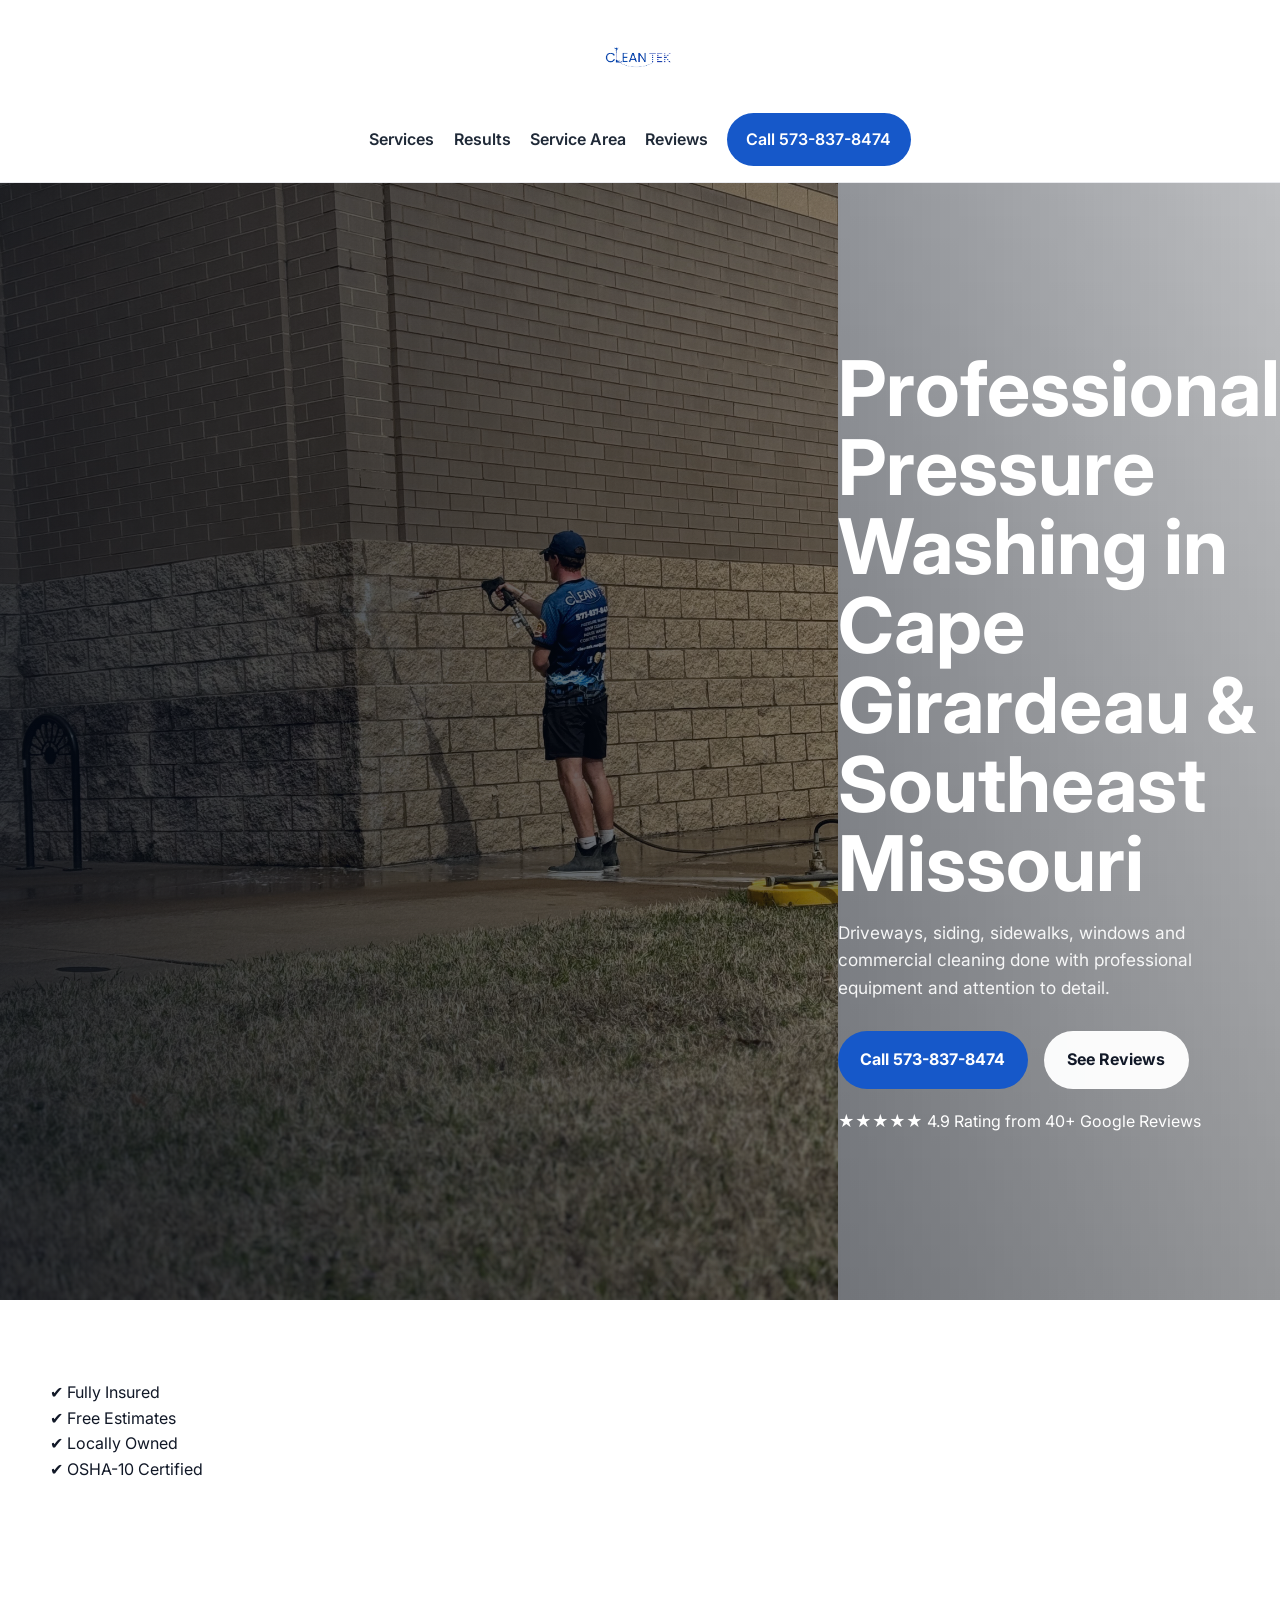
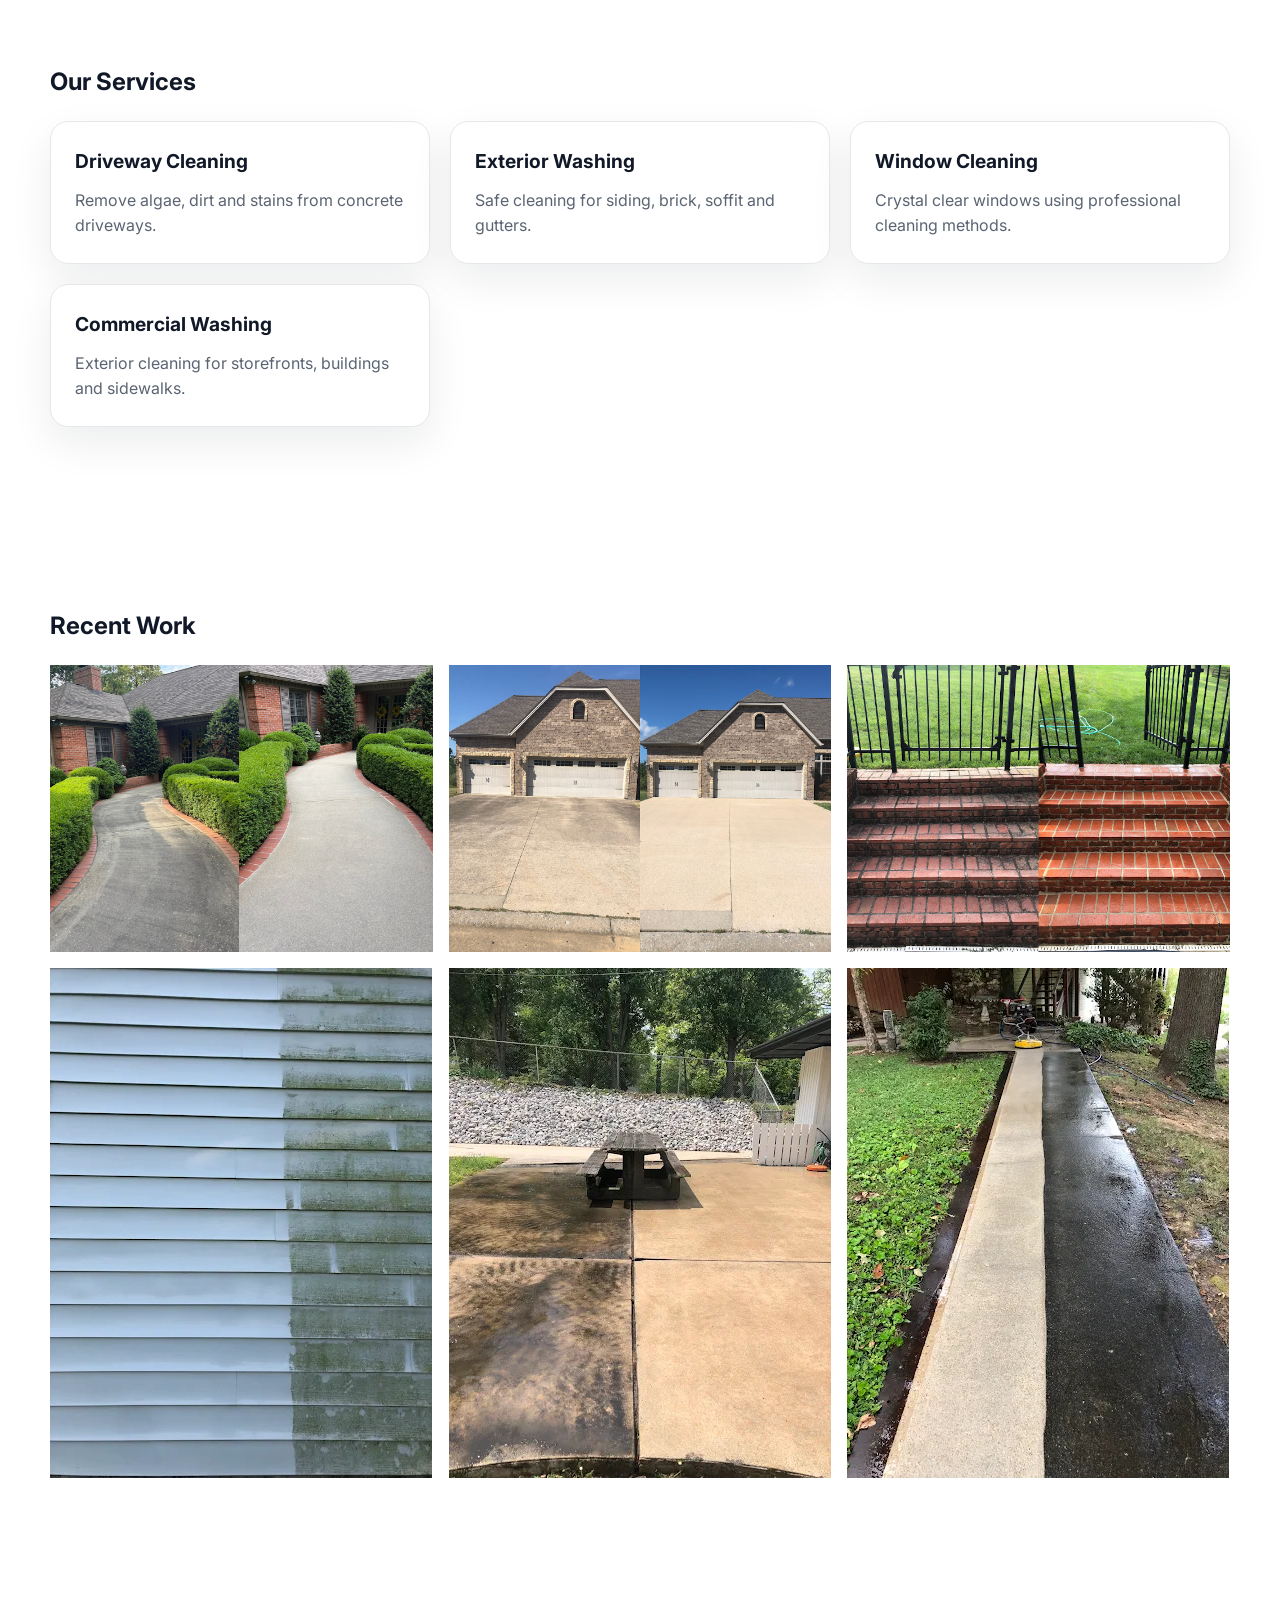
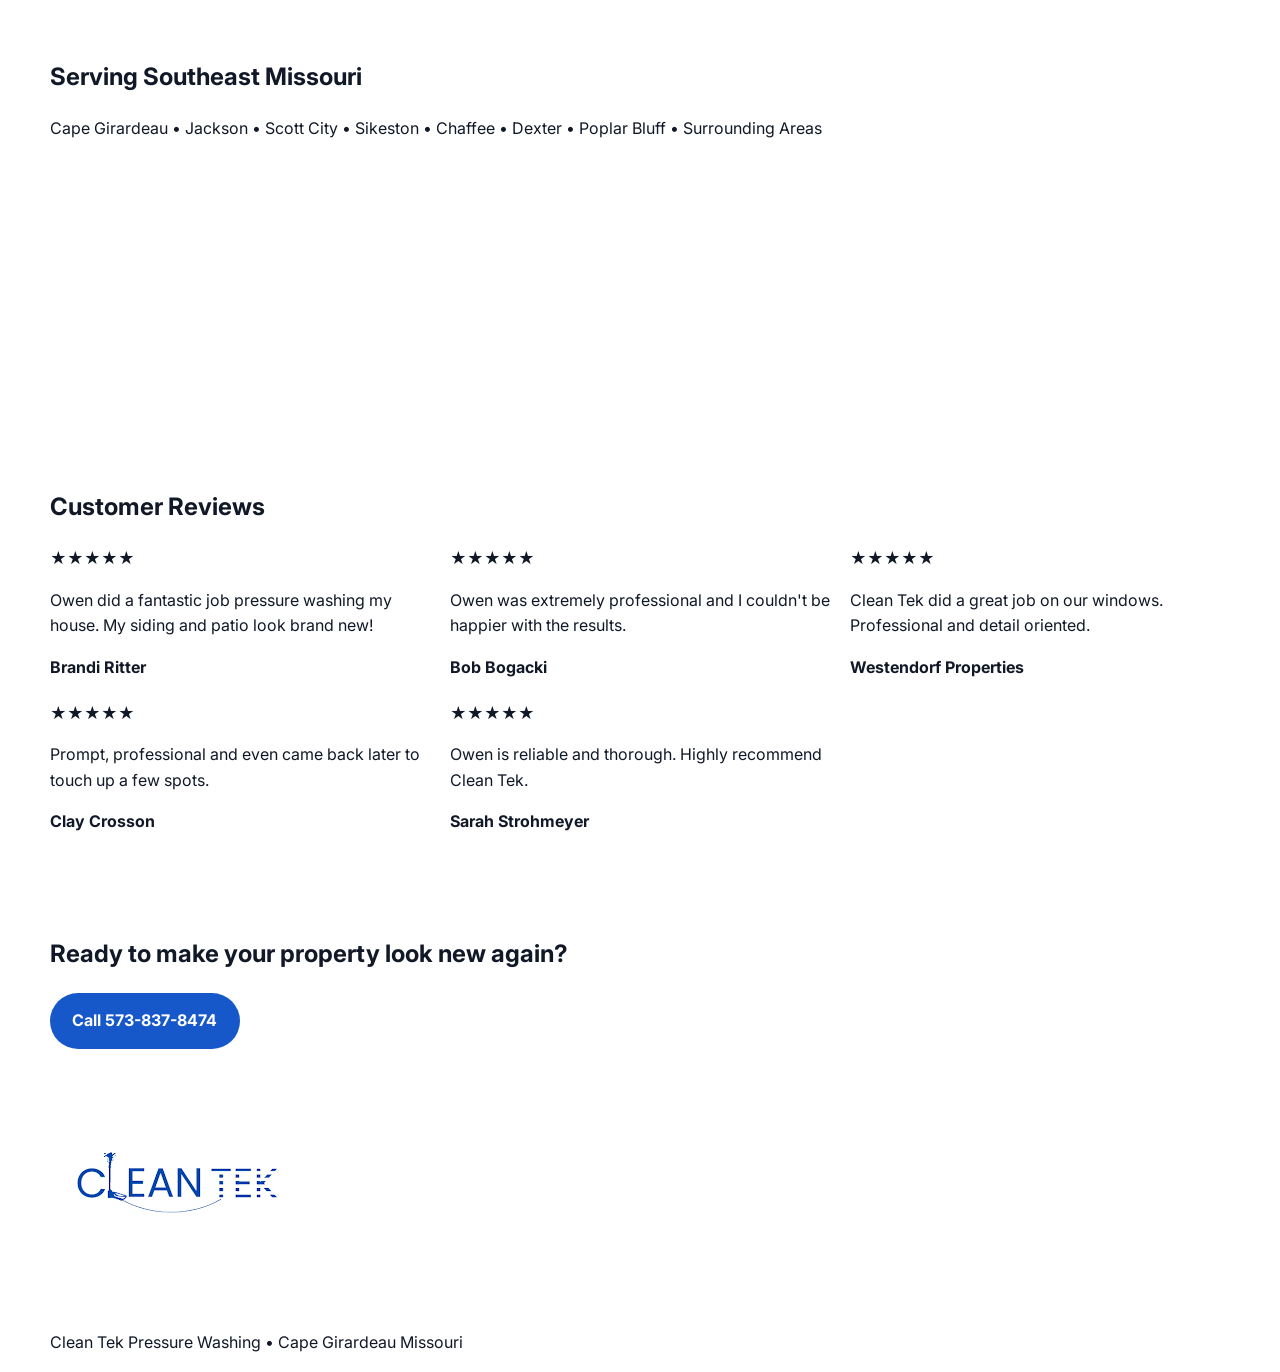
==== commit 310e0e8a: "Update index.html" ====
--- a/index.html
+++ b/index.html
@@ -1,473 +1,275 @@
 <!DOCTYPE html>
 <html lang="en">
 <head>
-  <meta charset="UTF-8" />
-  <meta
-    name="viewport"
-    content="width=device-width, initial-scale=1, viewport-fit=cover"
-  />
-  <title>Clean Tek Pressure Washing | Cape Girardeau & Southeast Missouri</title>
-  <meta
-    name="description"
-    content="Clean Tek Pressure Washing provides driveway cleaning, exterior washing, window cleaning, and commercial washing in Cape Girardeau and Southeast Missouri."
-  />
-  <meta
-    name="keywords"
-    content="pressure washing Cape Girardeau, house washing Cape Girardeau, driveway cleaning Cape Girardeau, window cleaning Southeast Missouri, commercial pressure washing SEMO"
-  />
-  <meta name="theme-color" content="#1658c9" />
-
-  <link rel="preconnect" href="https://fonts.googleapis.com" />
-  <link rel="preconnect" href="https://fonts.gstatic.com" crossorigin />
-  <link
-    href="https://fonts.googleapis.com/css2?family=Inter:wght@400;500;600;700;800&display=swap"
-    rel="stylesheet"
-  />
-
-  <link rel="stylesheet" href="assets/css/styles.css" />
+
+<meta charset="UTF-8">
+<meta name="viewport" content="width=device-width, initial-scale=1">
+
+<title>Clean Tek Pressure Washing | Cape Girardeau</title>
+
+<meta name="description" content="Clean Tek Pressure Washing provides driveway cleaning, exterior washing, window cleaning and commercial pressure washing in Cape Girardeau and Southeast Missouri.">
+
+<link rel="preconnect" href="https://fonts.googleapis.com">
+<link rel="preconnect" href="https://fonts.gstatic.com" crossorigin>
+
+<link href="https://fonts.googleapis.com/css2?family=Inter:wght@400;500;600;700;800&display=swap" rel="stylesheet">
+
+<link rel="stylesheet" href="assets/css/styles.css">
+
 </head>
+
 <body>
-  <a class="skip-link" href="#main">Skip to content</a>
-
-  <header class="site-header" id="top">
-    <div class="container header-inner">
-      <a class="brand" href="#top" aria-label="Clean Tek Pressure Washing home">
-        <img src="assets/logo.png" alt="Clean Tek Pressure Washing logo" />
-      </a>
-
-      <nav class="site-nav" aria-label="Primary navigation">
-        <a href="#services">Services</a>
-        <a href="#results">Results</a>
-        <a href="#service-area">Service Area</a>
-        <a href="#reviews">Reviews</a>
-        <a href="#contact" class="btn btn-nav">Call 573-837-8474</a>
-      </nav>
-    </div>
-  </header>
-
-  <main id="main">
-    <section class="hero" aria-label="Hero">
-      <div class="hero-media">
-        <img
-          src="assets/hero-main.jpg"
-          alt="Clean Tek technician pressure washing a commercial building"
-        />
-      </div>
-      <div class="hero-overlay"></div>
-
-      <div class="container hero-content">
-        <p class="eyebrow">Residential &amp; Commercial Exterior Cleaning</p>
-
-        <h1>Professional Pressure Washing in Cape Girardeau &amp; Southeast Missouri</h1>
-
-        <p class="hero-copy">
-          Driveways, siding, sidewalks, windows, and commercial cleaning done with
-          professional equipment and attention to detail.
-        </p>
-
-        <div class="hero-actions">
-          <a class="btn btn-primary" href="tel:15738378474">Call 573-837-8474</a>
-          <a class="btn btn-secondary" href="#reviews">See Reviews</a>
-        </div>
-
-        <ul class="hero-badges" aria-label="Business highlights">
-          <li>Fully Insured</li>
-          <li>Free Estimates</li>
-          <li>Locally Owned</li>
-          <li>Residential &amp; Commercial</li>
-        </ul>
-      </div>
-    </section>
-
-    <section class="section section-intro">
-      <div class="container intro-grid">
-        <div class="intro-copy">
-          <p class="section-kicker">Clean Tek Pressure Washing</p>
-          <h2>Simple service. Strong results. Professional work.</h2>
-        </div>
-        <p class="intro-text">
-          Clean Tek helps homeowners and businesses across Southeast Missouri keep
-          their properties looking sharp with driveway cleaning, exterior washing,
-          window cleaning, and commercial pressure washing.
-        </p>
-      </div>
-    </section>
-
-    <section class="section" id="services">
-      <div class="container">
-        <div class="section-heading">
-          <p class="section-kicker">Our Services</p>
-          <h2>Exterior cleaning services built around curb appeal and property care</h2>
-        </div>
-
-        <div class="services-grid">
-          <article class="service-card">
-            <h3>Driveway Cleaning</h3>
-            <p>
-              Remove dirt, algae, stains, and buildup from concrete driveways to
-              dramatically improve curb appeal.
-            </p>
-          </article>
-
-          <article class="service-card">
-            <h3>Exterior Washing</h3>
-            <p>
-              Soft washing and exterior cleaning for siding, brick, soffit, gutters,
-              and other surfaces that need a cleaner, brighter finish.
-            </p>
-          </article>
-
-          <article class="service-card">
-            <h3>Window Cleaning</h3>
-            <p>
-              Professional window cleaning that gives homes and buildings a cleaner,
-              more finished look inside and out.
-            </p>
-          </article>
-
-          <article class="service-card">
-            <h3>Commercial Washing</h3>
-            <p>
-              Exterior cleaning for commercial buildings, sidewalks, storefronts,
-              concrete, and public-facing property surfaces.
-            </p>
-          </article>
-
-          <article class="service-card">
-            <h3>Sidewalk &amp; Concrete Cleaning</h3>
-            <p>
-              Walkways, patios, steps, and flatwork cleaned with professional
-              equipment and real attention to detail.
-            </p>
-          </article>
-
-          <article class="service-card">
-            <h3>House Washing</h3>
-            <p>
-              Safe, careful washing for residential exteriors to remove grime while
-              protecting landscaping and surrounding surfaces.
-            </p>
-          </article>
-        </div>
-      </div>
-    </section>
-
-    <section class="section section-alt" id="results">
-      <div class="container">
-        <div class="section-heading center">
-          <p class="section-kicker">Recent Work</p>
-          <h2>Real results from Clean Tek jobs</h2>
-        </div>
-
-        <div class="gallery-grid">
-          <figure class="gallery-card">
-            <img
-              src="assets/result-driveway-curved.jpg"
-              alt="Before and after curved driveway pressure washing result"
-            />
-          </figure>
-
-          <figure class="gallery-card">
-            <img
-              src="assets/result-driveway-garage.jpg"
-              alt="Before and after garage driveway cleaning result"
-            />
-          </figure>
-
-          <figure class="gallery-card">
-            <img
-              src="assets/result-brick-steps.jpg"
-              alt="Before and after brick steps cleaning result"
-            />
-          </figure>
-
-          <figure class="gallery-card">
-            <img
-              src="assets/result-siding.jpg"
-              alt="Before and after siding cleaning result"
-            />
-          </figure>
-
-          <figure class="gallery-card">
-            <img
-              src="assets/result-concrete-pad.jpg"
-              alt="Before and after concrete pad cleaning result"
-            />
-          </figure>
-
-          <figure class="gallery-card">
-            <img
-              src="assets/result-walkway.jpg"
-              alt="Before and after walkway cleaning result"
-            />
-          </figure>
-        </div>
-      </div>
-    </section>
-
-    <section class="section" id="window-cleaning">
-      <div class="container">
-        <div class="section-heading">
-          <p class="section-kicker">Window Cleaning</p>
-          <h2>Clean windows make the whole property look better</h2>
-        </div>
-
-        <div class="window-grid">
-          <div class="window-copy">
-            <p>
-              Window cleaning is one of the fastest ways to improve the appearance
-              of a home or commercial property. Clean Tek offers detailed window
-              cleaning that helps your exterior look brighter, cleaner, and more
-              professionally maintained.
-            </p>
-
-            <ul class="check-list">
-              <li>Residential window cleaning</li>
-              <li>Commercial window cleaning</li>
-              <li>Cleaner glass and better curb appeal</li>
-              <li>Professional service and attention to detail</li>
-            </ul>
-          </div>
-
-          <div class="window-images">
-            <figure class="window-card">
-              <img src="assets/window-before.jpg" alt="Dirty window before cleaning" />
-              <figcaption>Before</figcaption>
-            </figure>
-
-            <figure class="window-card">
-              <img src="assets/window-after.jpg" alt="Window after cleaning" />
-              <figcaption>After</figcaption>
-            </figure>
-          </div>
-        </div>
-      </div>
-    </section>
-
-    <section class="section section-alt" id="service-area">
-      <div class="container">
-        <div class="section-heading center">
-          <p class="section-kicker">Service Area</p>
-          <h2>Serving Southeast Missouri</h2>
-          <p class="section-subtext">
-            Clean Tek provides pressure washing and exterior cleaning services across
-            Cape Girardeau and surrounding Southeast Missouri communities.
-          </p>
-        </div>
-
-        <div class="area-pill-grid" aria-label="Service area cities">
-          <span>Cape Girardeau</span>
-          <span>Jackson</span>
-          <span>Scott City</span>
-          <span>Sikeston</span>
-          <span>Chaffee</span>
-          <span>Dexter</span>
-          <span>Poplar Bluff</span>
-          <span>Surrounding Areas</span>
-        </div>
-
-        <div class="map-wrap">
-          <iframe
-            title="Map centered on Cape Girardeau, Missouri"
-            src="https://www.google.com/maps?q=Cape+Girardeau+Missouri&z=9&output=embed"
-            loading="lazy"
-            referrerpolicy="no-referrer-when-downgrade"
-          ></iframe>
-        </div>
-      </div>
-    </section>
-
-    <section class="section" id="reviews">
-      <div class="container">
-        <div class="section-heading center">
-          <p class="section-kicker">Google Reviews</p>
-          <h2>What customers are saying about Clean Tek</h2>
-        </div>
-
-        <div class="reviews-grid">
-          <article class="review-card">
-            <div class="stars" aria-label="5 star review">★★★★★</div>
-            <p>
-              Owen did a great job and is very efficient and caring with the work he
-              does and came when he said he would. He’s a great guy.
-            </p>
-            <span class="reviewer">Wilbert Kline</span>
-          </article>
-
-          <article class="review-card">
-            <div class="stars" aria-label="5 star review">★★★★★</div>
-            <p>
-              Clean Tek did a great job on our windows! They were professional and
-              detail oriented. We would use again.
-            </p>
-            <span class="reviewer">Westendorf Properties</span>
-          </article>
-
-          <article class="review-card">
-            <div class="stars" aria-label="5 star review">★★★★★</div>
-            <p>
-              Owen, the owner, was very professional and timely. He did an excellent
-              job cleaning all of our concrete. I would recommend him and his work
-              without reservation.
-            </p>
-            <span class="reviewer">Roger Tolliver</span>
-          </article>
-
-          <article class="review-card">
-            <div class="stars" aria-label="5 star review">★★★★★</div>
-            <p>
-              Owen is a superb gentleman! Consider yourself lucky if you get to do
-              business with him.
-            </p>
-            <span class="reviewer">Ford W</span>
-          </article>
-
-          <article class="review-card">
-            <div class="stars" aria-label="5 star review">★★★★★</div>
-            <p>
-              Owen did a fantastic job pressure washing my entire house. He took
-              extra care to work around my landscaping and flower beds. My siding and
-              patio look brand new.
-            </p>
-            <span class="reviewer">Brandi Ritter</span>
-          </article>
-
-          <article class="review-card">
-            <div class="stars" aria-label="5 star review">★★★★★</div>
-            <p>
-              Owen was extremely professional and I couldn't be happier with the
-              results. Thank you for bringing back the looks of my house.
-            </p>
-            <span class="reviewer">Bob Bogacki</span>
-          </article>
-
-          <article class="review-card">
-            <div class="stars" aria-label="5 star review">★★★★★</div>
-            <p>
-              Owen was very professional and conscientious. He power washed our older
-              home, driveway, walkways and patio. Everything now looks like new.
-            </p>
-            <span class="reviewer">Monica Ormsby-Konzen</span>
-          </article>
-
-          <article class="review-card">
-            <div class="stars" aria-label="5 star review">★★★★★</div>
-            <p>
-              He was very courteous, professional and up front on how much the
-              pressure washing would cost. House siding, sidewalk and driveway look
-              great. I recommend.
-            </p>
-            <span class="reviewer">April McFerron</span>
-          </article>
-
-          <article class="review-card">
-            <div class="stars" aria-label="5 star review">★★★★★</div>
-            <p>
-              Thanks Owen, you did a great job on my house and deck. I recommend.
-            </p>
-            <span class="reviewer">Amanda Cobb</span>
-          </article>
-
-          <article class="review-card">
-            <div class="stars" aria-label="5 star review">★★★★★</div>
-            <p>
-              Great job, Owen. Our gutters and soffit look much better after you
-              cleaned them.
-            </p>
-            <span class="reviewer">Richard Essner</span>
-          </article>
-
-          <article class="review-card">
-            <div class="stars" aria-label="5 star review">★★★★★</div>
-            <p>
-              Owen was mannerly, very professional and did an awesome job. I highly
-              recommend.
-            </p>
-            <span class="reviewer">Lisa Seabaugh</span>
-          </article>
-
-          <article class="review-card">
-            <div class="stars" aria-label="5 star review">★★★★★</div>
-            <p>
-              Owen is a professional who does an excellent job at a reasonable price.
-            </p>
-            <span class="reviewer">Nick Curtis</span>
-          </article>
-
-          <article class="review-card">
-            <div class="stars" aria-label="5 star review">★★★★★</div>
-            <p>
-              Prompt, professional, even came back after several weeks to touch up a
-              few windows — no charge.
-            </p>
-            <span class="reviewer">Clay Crosson</span>
-          </article>
-
-          <article class="review-card">
-            <div class="stars" aria-label="5 star review">★★★★★</div>
-            <p>
-              Responsible, respectful and did an excellent job.
-            </p>
-            <span class="reviewer">David Kapp</span>
-          </article>
-
-          <article class="review-card">
-            <div class="stars" aria-label="5 star review">★★★★★</div>
-            <p>
-              Fantastic service and excellent work! Highly recommend!
-            </p>
-            <span class="reviewer">David Heflin</span>
-          </article>
-
-          <article class="review-card">
-            <div class="stars" aria-label="5 star review">★★★★★</div>
-            <p>
-              Wonderful job!
-            </p>
-            <span class="reviewer">Wyatt Hendley</span>
-          </article>
-
-          <article class="review-card">
-            <div class="stars" aria-label="5 star review">★★★★★</div>
-            <p>
-              Owen is very reliable and thorough. I could not be more satisfied with
-              the work he did to pressure wash my house and clean out my gutters.
-            </p>
-            <span class="reviewer">Sarah Strohmeyer</span>
-          </article>
-        </div>
-      </div>
-    </section>
-
-    <section class="section section-cta" id="contact">
-      <div class="container">
-        <div class="cta-box">
-          <div class="cta-copy">
-            <p class="section-kicker section-kicker-light">Free Estimates</p>
-            <h2>Ready to make your property look new again?</h2>
-            <p>
-              Call Clean Tek today to schedule a quote for your home or commercial
-              property.
-            </p>
-          </div>
-
-          <div class="cta-actions">
-            <a class="btn btn-primary btn-cta" href="tel:15738378474">
-              Call 573-837-8474
-            </a>
-          </div>
-        </div>
-      </div>
-    </section>
-  </main>
-
-  <footer class="site-footer">
-    <div class="container footer-inner">
-      <img src="assets/logo.png" class="footer-logo" alt="Clean Tek Pressure Washing logo" />
-      <p>
-        Clean Tek Pressure Washing · Cape Girardeau &amp; Southeast Missouri
-      </p>
-    </div>
-  </footer>
+
+
+<header class="site-header">
+
+<div class="container header-inner">
+
+<a class="brand" href="#">
+<img src="assets/logo.png" alt="Clean Tek Pressure Washing">
+</a>
+
+<nav class="site-nav">
+
+<a href="#services">Services</a>
+<a href="#results">Results</a>
+<a href="#service-area">Service Area</a>
+<a href="#reviews">Reviews</a>
+
+<a class="btn btn-nav" href="tel:15738378474">Call 573-837-8474</a>
+
+</nav>
+
+</div>
+</header>
+
+
+
+<section class="hero">
+
+<div class="hero-bg">
+<img src="assets/hero-main.jpg" alt="Pressure washing building">
+</div>
+
+<div class="hero-overlay"></div>
+
+<div class="container hero-content">
+
+<h1>
+Professional Pressure Washing in Cape Girardeau & Southeast Missouri
+</h1>
+
+<p class="hero-copy">
+Driveways, siding, sidewalks, windows and commercial cleaning done with professional equipment and attention to detail.
+</p>
+
+<div class="hero-actions">
+
+<a class="btn btn-primary" href="tel:15738378474">Call 573-837-8474</a>
+
+<a class="btn btn-secondary" href="#reviews">See Reviews</a>
+
+</div>
+
+<div class="hero-rating">
+
+★★★★★
+
+<span>4.9 Rating from 40+ Google Reviews</span>
+
+</div>
+
+</div>
+
+</section>
+
+
+
+<section class="section badges">
+
+<div class="container badges-grid">
+
+<div class="badge">
+✔ Fully Insured
+</div>
+
+<div class="badge">
+✔ Free Estimates
+</div>
+
+<div class="badge">
+✔ Locally Owned
+</div>
+
+<div class="badge">
+✔ OSHA-10 Certified
+</div>
+
+</div>
+
+</section>
+
+
+
+<section class="section" id="services">
+
+<div class="container">
+
+<h2 class="section-title">Our Services</h2>
+
+<div class="services-grid">
+
+<div class="service-card">
+<h3>Driveway Cleaning</h3>
+<p>Remove algae, dirt and stains from concrete driveways.</p>
+</div>
+
+<div class="service-card">
+<h3>Exterior Washing</h3>
+<p>Safe cleaning for siding, brick, soffit and gutters.</p>
+</div>
+
+<div class="service-card">
+<h3>Window Cleaning</h3>
+<p>Crystal clear windows using professional cleaning methods.</p>
+</div>
+
+<div class="service-card">
+<h3>Commercial Washing</h3>
+<p>Exterior cleaning for storefronts, buildings and sidewalks.</p>
+</div>
+
+</div>
+
+</div>
+
+</section>
+
+
+
+<section class="section results" id="results">
+
+<div class="container">
+
+<h2 class="section-title">Recent Work</h2>
+
+<div class="gallery-grid">
+
+<img src="assets/result-driveway-curved.jpg">
+<img src="assets/result-driveway-garage.jpg">
+<img src="assets/result-brick-steps.jpg">
+<img src="assets/result-siding.jpg">
+<img src="assets/result-concrete-pad.jpg">
+<img src="assets/result-walkway.jpg">
+
+</div>
+
+</div>
+
+</section>
+
+
+
+<section class="section" id="service-area">
+
+<div class="container">
+
+<h2 class="section-title">Serving Southeast Missouri</h2>
+
+<p class="area-text">
+Cape Girardeau • Jackson • Scott City • Sikeston • Chaffee • Dexter • Poplar Bluff • Surrounding Areas
+</p>
+
+<div class="map">
+
+<iframe
+src="https://www.google.com/maps?q=Cape+Girardeau+Missouri&z=9&output=embed"
+loading="lazy">
+</iframe>
+
+</div>
+
+</div>
+
+</section>
+
+
+
+<section class="section reviews" id="reviews">
+
+<div class="container">
+
+<h2 class="section-title">Customer Reviews</h2>
+
+<div class="reviews-grid">
+
+<div class="review">
+★★★★★
+<p>Owen did a fantastic job pressure washing my house. My siding and patio look brand new!</p>
+<b>Brandi Ritter</b>
+</div>
+
+<div class="review">
+★★★★★
+<p>Owen was extremely professional and I couldn't be happier with the results.</p>
+<b>Bob Bogacki</b>
+</div>
+
+<div class="review">
+★★★★★
+<p>Clean Tek did a great job on our windows. Professional and detail oriented.</p>
+<b>Westendorf Properties</b>
+</div>
+
+<div class="review">
+★★★★★
+<p>Prompt, professional and even came back later to touch up a few spots.</p>
+<b>Clay Crosson</b>
+</div>
+
+<div class="review">
+★★★★★
+<p>Owen is reliable and thorough. Highly recommend Clean Tek.</p>
+<b>Sarah Strohmeyer</b>
+</div>
+
+</div>
+
+</div>
+
+</section>
+
+
+
+<section class="cta">
+
+<div class="container cta-inner">
+
+<h2>Ready to make your property look new again?</h2>
+
+<a class="btn btn-primary" href="tel:15738378474">
+Call 573-837-8474
+</a>
+
+</div>
+
+</section>
+
+
+
+<footer>
+
+<div class="container footer">
+
+<img src="assets/logo.png">
+
+<p>Clean Tek Pressure Washing • Cape Girardeau Missouri</p>
+
+</div>
+
+</footer>
+
+
+
 </body>
 </html>
--- a/assets/css/styles.css
+++ b/assets/css/styles.css
@@ -1,200 +1,642 @@
-body{
-margin:0;
-font-family:Inter,sans-serif;
-color:#111;
-}
-
-.container{
-width:90%;
-max-width:1200px;
-margin:auto;
-}
-
-.header{
-background:#fff;
-border-bottom:1px solid #eee;
-padding:14px 0;
-}
-
-.header-inner{
-display:flex;
-flex-direction:column;
-align-items:center;
-gap:12px;
-}
-
-.logo{
-height:90px;
-}
-
-.nav{
-display:flex;
-gap:22px;
-align-items:center;
-flex-wrap:wrap;
-justify-content:center;
-}
-
-.nav a{
-text-decoration:none;
-color:#333;
-font-weight:600;
-}
-
-.call-btn{
-background:#1e5ed6;
-color:#fff;
-padding:10px 18px;
-border-radius:25px;
-}
-
-.hero{
-background:url('../hero-main.jpg') center/cover no-repeat;
-padding:120px 0;
-color:#fff;
-position:relative;
-}
-
-.hero-overlay{
-position:absolute;
-top:0;
-left:0;
-right:0;
-bottom:0;
-background:rgba(0,0,0,.5);
-}
-
-.hero-content{
-position:relative;
-max-width:650px;
-}
-
-.hero h1{
-font-size:46px;
-}
-
-.hero-buttons{
-margin-top:25px;
-display:flex;
-gap:15px;
-}
-
-.btn-primary{
-background:#1e5ed6;
-color:#fff;
-padding:12px 22px;
-border-radius:25px;
-text-decoration:none;
-}
-
-.btn-secondary{
-background:#fff;
-color:#333;
-padding:12px 22px;
-border-radius:25px;
-text-decoration:none;
-}
-
-.section{
-padding:70px 0;
-}
-
-.light{
-background:#f5f7fb;
-}
-
-.center{
-text-align:center;
-}
-
-.services-grid{
-display:grid;
-grid-template-columns:repeat(auto-fit,minmax(220px,1fr));
-gap:20px;
-margin-top:30px;
-}
-
-.service-card{
-background:#fff;
-padding:25px;
-border-radius:12px;
-box-shadow:0 4px 15px rgba(0,0,0,.05);
-}
-
-.gallery{
-display:grid;
-grid-template-columns:repeat(auto-fit,minmax(250px,1fr));
-gap:20px;
-margin-top:30px;
-}
-
-.gallery img{
-width:100%;
-border-radius:12px;
-height:220px;
-object-fit:cover;
-}
-
-.reviews-grid{
-display:grid;
-grid-template-columns:repeat(auto-fit,minmax(260px,1fr));
-gap:20px;
-margin-top:30px;
-}
-
-.review{
-background:#fff;
-padding:20px;
-border-radius:12px;
-box-shadow:0 4px 15px rgba(0,0,0,.05);
-}
-
-.review span{
-display:block;
-margin-top:10px;
-font-weight:600;
-color:#666;
-}
-
-.cta{
-background:#1e5ed6;
-color:#fff;
-padding:70px 0;
-}
-
-.cta-button{
-display:inline-block;
-margin-top:20px;
-background:#fff;
-color:#1e5ed6;
-padding:14px 26px;
-border-radius:25px;
-text-decoration:none;
-font-weight:700;
-}
-
-.footer{
-padding:30px 0;
-background:#111;
-color:#fff;
-}
-
-@media(max-width:768px){
-
-.logo{
-height:70px;
-}
-
-.hero h1{
-font-size:34px;
-}
-
-.hero-buttons{
-flex-direction:column;
-}
-
-.gallery img{
-height:200px;
-}
-
-}
+:root {
+  --blue: #1658c9;
+  --blue-dark: #103f91;
+  --blue-soft: #edf4ff;
+  --text: #111827;
+  --muted: #5b6472;
+  --line: #e5e7eb;
+  --surface: #ffffff;
+  --surface-alt: #f6f8fb;
+  --shadow: 0 16px 40px rgba(15, 23, 42, 0.08);
+  --radius: 18px;
+  --container: 1180px;
+  --header-logo-height: 86px;
+  --footer-logo-height: 54px;
+}
+
+*,
+*::before,
+*::after {
+  box-sizing: border-box;
+}
+
+html {
+  scroll-behavior: smooth;
+}
+
+body {
+  margin: 0;
+  font-family: "Inter", sans-serif;
+  color: var(--text);
+  background: #fff;
+  line-height: 1.6;
+  -webkit-font-smoothing: antialiased;
+  text-rendering: optimizeLegibility;
+}
+
+img {
+  max-width: 100%;
+  display: block;
+}
+
+a {
+  color: inherit;
+  text-decoration: none;
+}
+
+iframe {
+  display: block;
+  width: 100%;
+  border: 0;
+}
+
+.skip-link {
+  position: absolute;
+  left: -9999px;
+  top: 0;
+}
+
+.skip-link:focus {
+  left: 1rem;
+  top: 1rem;
+  background: #fff;
+  color: #111;
+  padding: 0.75rem 1rem;
+  border-radius: 12px;
+  z-index: 10000;
+  box-shadow: var(--shadow);
+}
+
+.container {
+  width: min(100% - 2rem, var(--container));
+  margin: 0 auto;
+}
+
+.section {
+  padding: 5rem 0;
+}
+
+.section-alt {
+  background: var(--surface-alt);
+}
+
+.section-heading {
+  margin-bottom: 2rem;
+}
+
+.section-heading.center {
+  text-align: center;
+}
+
+.section-heading h2,
+.intro-copy h2,
+.window-copy h2,
+.cta-copy h2 {
+  margin: 0;
+  line-height: 1.1;
+}
+
+.section-heading h2 {
+  font-size: clamp(2rem, 4vw, 3rem);
+}
+
+.section-subtext {
+  max-width: 760px;
+  margin: 0.9rem auto 0;
+  color: var(--muted);
+}
+
+.section-kicker,
+.eyebrow {
+  display: inline-block;
+  font-size: 0.82rem;
+  font-weight: 800;
+  letter-spacing: 0.08em;
+  text-transform: uppercase;
+  color: var(--blue);
+  margin: 0 0 0.7rem;
+}
+
+.section-kicker-light {
+  color: rgba(255, 255, 255, 0.82);
+}
+
+.site-header {
+  position: sticky;
+  top: 0;
+  z-index: 100;
+  background: rgba(255, 255, 255, 0.97);
+  backdrop-filter: blur(12px);
+  border-bottom: 1px solid rgba(229, 231, 235, 0.85);
+}
+
+.header-inner {
+  display: flex;
+  flex-direction: column;
+  align-items: center;
+  justify-content: center;
+  gap: 0.85rem;
+  padding: 0.85rem 0 1rem;
+  text-align: center;
+}
+
+.brand {
+  display: inline-flex;
+  align-items: center;
+  justify-content: center;
+}
+
+.brand img {
+  height: var(--header-logo-height);
+  width: auto;
+  object-fit: contain;
+}
+
+.site-nav {
+  display: flex;
+  flex-wrap: wrap;
+  align-items: center;
+  justify-content: center;
+  gap: 0.9rem 1.2rem;
+}
+
+.site-nav a {
+  font-weight: 600;
+  color: #1f2937;
+}
+
+.btn,
+.btn-nav {
+  display: inline-flex;
+  align-items: center;
+  justify-content: center;
+  border-radius: 999px;
+  font-weight: 700;
+  transition: 0.2s ease;
+}
+
+.btn {
+  padding: 0.95rem 1.4rem;
+}
+
+.btn-nav {
+  background: var(--blue);
+  color: #fff !important;
+  padding: 0.85rem 1.2rem;
+}
+
+.btn-nav:hover,
+.btn-primary:hover {
+  background: var(--blue-dark);
+}
+
+.hero {
+  position: relative;
+  min-height: min(88vh, 860px);
+  display: flex;
+  align-items: center;
+  overflow: hidden;
+}
+
+.hero-media,
+.hero-media img,
+.hero-overlay {
+  position: absolute;
+  inset: 0;
+}
+
+.hero-media img {
+  width: 100%;
+  height: 100%;
+  object-fit: cover;
+  object-position: center 40%;
+}
+
+.hero-overlay {
+  background:
+    linear-gradient(90deg, rgba(3, 10, 23, 0.76) 0%, rgba(3, 10, 23, 0.52) 42%, rgba(3, 10, 23, 0.20) 100%),
+    linear-gradient(180deg, rgba(0, 0, 0, 0.08) 0%, rgba(0, 0, 0, 0.28) 100%);
+}
+
+.hero-content {
+  position: relative;
+  z-index: 2;
+  max-width: 760px;
+  color: #fff;
+  padding: 4rem 0;
+  text-align: left;
+}
+
+.hero-content h1 {
+  font-size: clamp(2.6rem, 6vw, 5rem);
+  line-height: 1.03;
+  margin: 0 0 1rem;
+  max-width: 900px;
+}
+
+.hero-copy {
+  max-width: 720px;
+  font-size: 1.08rem;
+  color: rgba(255, 255, 255, 0.92);
+  margin: 0;
+}
+
+.hero-actions {
+  display: flex;
+  flex-wrap: wrap;
+  gap: 1rem;
+  margin: 1.8rem 0 1.25rem;
+}
+
+.btn-primary {
+  background: var(--blue);
+  color: #fff;
+}
+
+.btn-secondary {
+  background: rgba(255, 255, 255, 0.96);
+  color: var(--text);
+  border: 1px solid rgba(255, 255, 255, 0.32);
+}
+
+.btn-secondary:hover {
+  background: #fff;
+}
+
+.hero-badges {
+  list-style: none;
+  display: flex;
+  flex-wrap: wrap;
+  gap: 0.85rem 1.2rem;
+  padding: 0;
+  margin: 1.2rem 0 0;
+}
+
+.hero-badges li {
+  color: rgba(255, 255, 255, 0.88);
+  font-weight: 600;
+}
+
+.section-intro {
+  padding-top: 2.6rem;
+  padding-bottom: 2.6rem;
+  border-bottom: 1px solid var(--line);
+}
+
+.intro-grid {
+  display: grid;
+  grid-template-columns: 1.1fr 0.9fr;
+  gap: 2rem;
+  align-items: end;
+}
+
+.intro-text {
+  color: var(--muted);
+  font-size: 1rem;
+}
+
+.services-grid {
+  display: grid;
+  grid-template-columns: repeat(3, minmax(0, 1fr));
+  gap: 1.25rem;
+}
+
+.service-card {
+  background: var(--surface);
+  border: 1px solid var(--line);
+  border-radius: var(--radius);
+  padding: 1.5rem;
+  box-shadow: var(--shadow);
+}
+
+.service-card h3 {
+  margin: 0 0 0.7rem;
+  font-size: 1.2rem;
+}
+
+.service-card p {
+  margin: 0;
+  color: var(--muted);
+}
+
+.gallery-grid {
+  display: grid;
+  grid-template-columns: repeat(3, minmax(0, 1fr));
+  gap: 1rem;
+}
+
+.gallery-card {
+  margin: 0;
+  border-radius: 18px;
+  overflow: hidden;
+  box-shadow: var(--shadow);
+  background: #fff;
+}
+
+.gallery-card img {
+  width: 100%;
+  aspect-ratio: 1 / 1;
+  object-fit: cover;
+  display: block;
+}
+
+.window-grid {
+  display: grid;
+  grid-template-columns: 0.95fr 1.05fr;
+  gap: 2rem;
+  align-items: center;
+}
+
+.window-copy p {
+  color: var(--muted);
+  margin: 0;
+}
+
+.check-list {
+  padding-left: 1.15rem;
+  margin: 1rem 0 0;
+}
+
+.check-list li {
+  margin: 0.45rem 0;
+}
+
+.window-images {
+  display: grid;
+  grid-template-columns: repeat(2, minmax(0, 1fr));
+  gap: 1rem;
+}
+
+.window-card {
+  margin: 0;
+  border-radius: 18px;
+  overflow: hidden;
+  background: #fff;
+  box-shadow: var(--shadow);
+}
+
+.window-card img {
+  width: 100%;
+  height: 360px;
+  object-fit: cover;
+}
+
+.window-card figcaption {
+  padding: 0.85rem 1rem;
+  font-weight: 700;
+}
+
+.area-pill-grid {
+  display: grid;
+  grid-template-columns: repeat(4, minmax(0, 1fr));
+  gap: 0.9rem;
+  margin-top: 2rem;
+}
+
+.area-pill-grid span {
+  background: #fff;
+  border: 1px solid var(--line);
+  border-radius: 14px;
+  padding: 1rem 1rem;
+  box-shadow: var(--shadow);
+  font-weight: 600;
+  text-align: center;
+}
+
+.map-wrap {
+  margin-top: 2rem;
+  border-radius: 20px;
+  overflow: hidden;
+  box-shadow: var(--shadow);
+  background: #fff;
+}
+
+.map-wrap iframe {
+  width: 100%;
+  height: 430px;
+}
+
+.reviews-grid {
+  display: grid;
+  grid-template-columns: repeat(3, minmax(0, 1fr));
+  gap: 1.25rem;
+}
+
+.review-card {
+  background: #fff;
+  border: 1px solid var(--line);
+  border-radius: 18px;
+  padding: 1.4rem;
+  box-shadow: var(--shadow);
+}
+
+.stars {
+  color: #fbbf24;
+  font-size: 1rem;
+  letter-spacing: 0.08em;
+  margin-bottom: 0.65rem;
+}
+
+.review-card p {
+  margin: 0;
+  color: var(--text);
+}
+
+.reviewer {
+  display: inline-block;
+  margin-top: 0.95rem;
+  font-weight: 700;
+  color: var(--muted);
+}
+
+.section-cta {
+  padding-top: 3.5rem;
+  padding-bottom: 5.5rem;
+}
+
+.cta-box {
+  display: grid;
+  grid-template-columns: 1fr auto;
+  gap: 1.5rem;
+  align-items: center;
+  background: linear-gradient(135deg, #0f3f93 0%, #1658c9 55%, #2e76f3 100%);
+  color: #fff;
+  border-radius: 28px;
+  padding: 2rem;
+}
+
+.cta-copy p:not(.section-kicker) {
+  color: rgba(255, 255, 255, 0.88);
+  margin: 0.8rem 0 0;
+}
+
+.btn-cta {
+  min-width: 250px;
+  font-size: 1.05rem;
+}
+
+.site-footer {
+  background: #0c1322;
+  color: rgba(255, 255, 255, 0.85);
+  padding: 3rem 0;
+}
+
+.footer-inner {
+  display: flex;
+  flex-direction: column;
+  align-items: center;
+  gap: 1rem;
+  text-align: center;
+}
+
+.footer-logo {
+  height: var(--footer-logo-height);
+  width: auto;
+  object-fit: contain;
+  background: #fff;
+  border-radius: 12px;
+  padding: 0.4rem 0.75rem;
+}
+
+@media (max-width: 1100px) {
+  .services-grid,
+  .gallery-grid,
+  .reviews-grid {
+    grid-template-columns: repeat(2, minmax(0, 1fr));
+  }
+
+  .area-pill-grid {
+    grid-template-columns: repeat(3, minmax(0, 1fr));
+  }
+}
+
+@media (max-width: 900px) {
+  :root {
+    --header-logo-height: 74px;
+  }
+
+  .header-inner {
+    padding: 0.8rem 0 0.9rem;
+  }
+
+  .hero {
+    min-height: 78vh;
+  }
+
+  .hero-content {
+    text-align: center;
+    margin: 0 auto;
+    padding: 3.25rem 0;
+  }
+
+  .hero-copy {
+    margin-left: auto;
+    margin-right: auto;
+  }
+
+  .hero-actions,
+  .hero-badges {
+    justify-content: center;
+  }
+
+  .intro-grid,
+  .window-grid,
+  .cta-box {
+    grid-template-columns: 1fr;
+  }
+
+  .window-images {
+    grid-template-columns: 1fr 1fr;
+  }
+
+  .area-pill-grid {
+    grid-template-columns: repeat(2, minmax(0, 1fr));
+  }
+
+  .cta-actions {
+    width: 100%;
+  }
+
+  .btn-cta {
+    width: 100%;
+  }
+}
+
+@media (max-width: 680px) {
+  :root {
+    --header-logo-height: 84px;
+    --footer-logo-height: 48px;
+  }
+
+  .container {
+    width: min(100% - 1.2rem, var(--container));
+  }
+
+  .section {
+    padding: 4rem 0;
+  }
+
+  .site-nav {
+    gap: 0.7rem 1rem;
+  }
+
+  .site-nav a {
+    font-size: 0.95rem;
+  }
+
+  .hero {
+    min-height: 70vh;
+  }
+
+  .hero-media img {
+    object-position: center;
+  }
+
+  .hero-content h1 {
+    font-size: clamp(2.25rem, 9vw, 3.5rem);
+  }
+
+  .hero-actions {
+    flex-direction: column;
+    align-items: stretch;
+  }
+
+  .hero-actions .btn {
+    width: 100%;
+  }
+
+  .hero-badges {
+    flex-direction: column;
+    gap: 0.45rem;
+    align-items: center;
+  }
+
+  .services-grid,
+  .gallery-grid,
+  .reviews-grid,
+  .window-images,
+  .area-pill-grid {
+    grid-template-columns: 1fr;
+  }
+
+  .gallery-card img {
+    aspect-ratio: 1 / 1;
+  }
+
+  .window-card img {
+    height: 280px;
+  }
+
+  .map-wrap iframe {
+    height: 300px;
+  }
+
+  .cta-box {
+    padding: 1.5rem;
+    text-align: center;
+  }
+
+  .cta-copy h2 {
+    font-size: 2rem;
+  }
+}
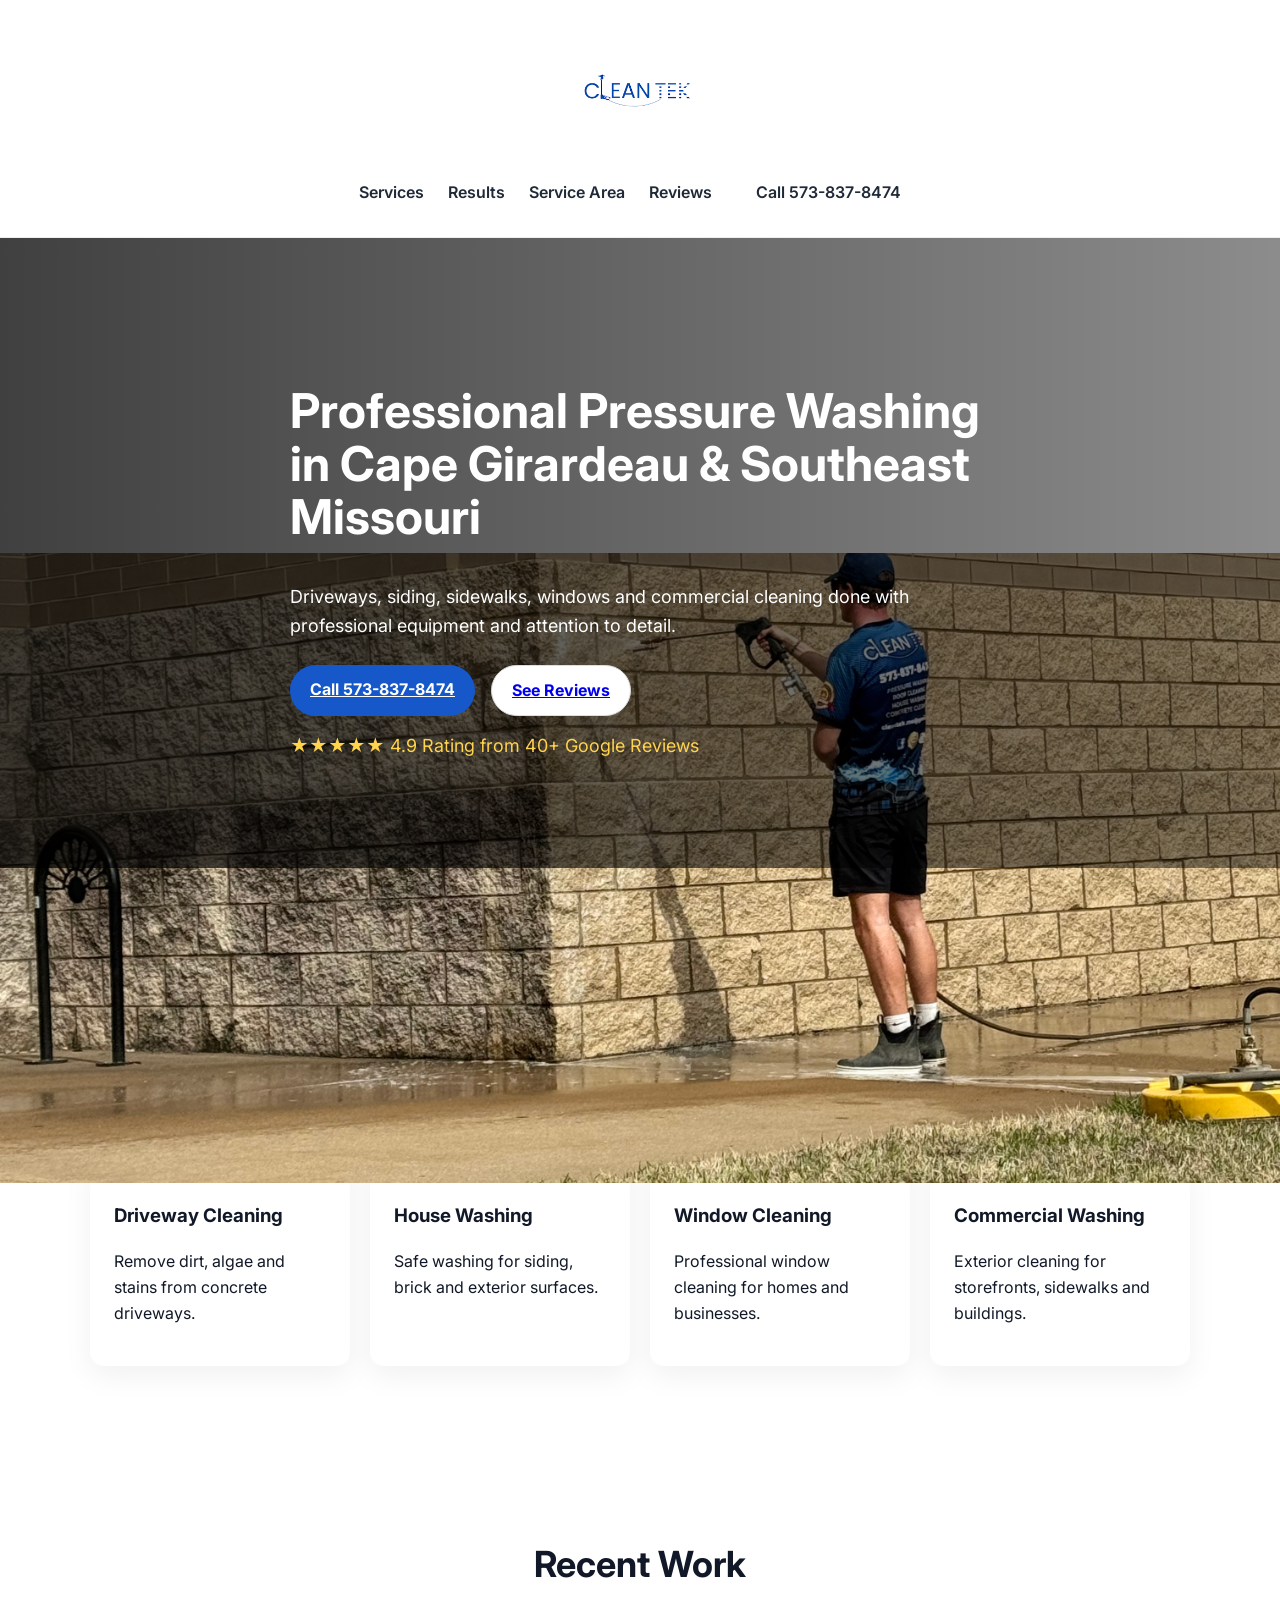
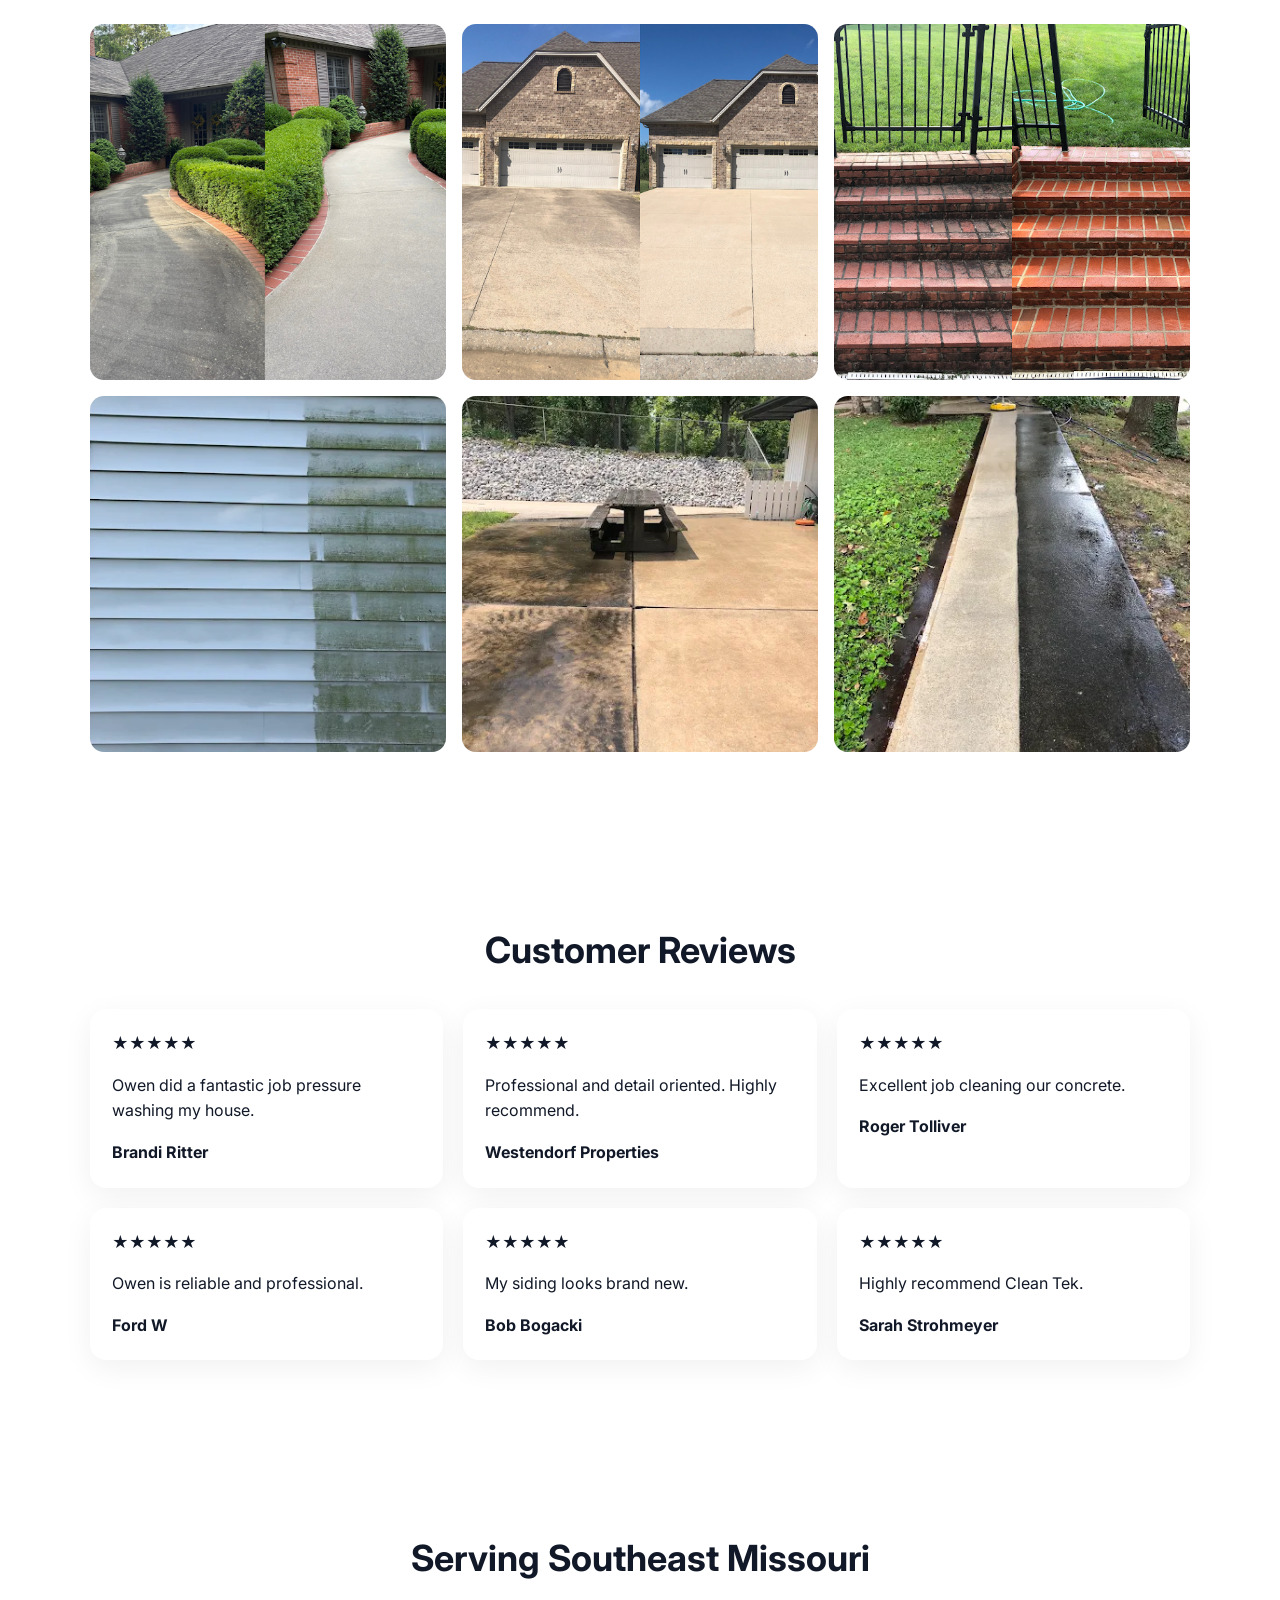
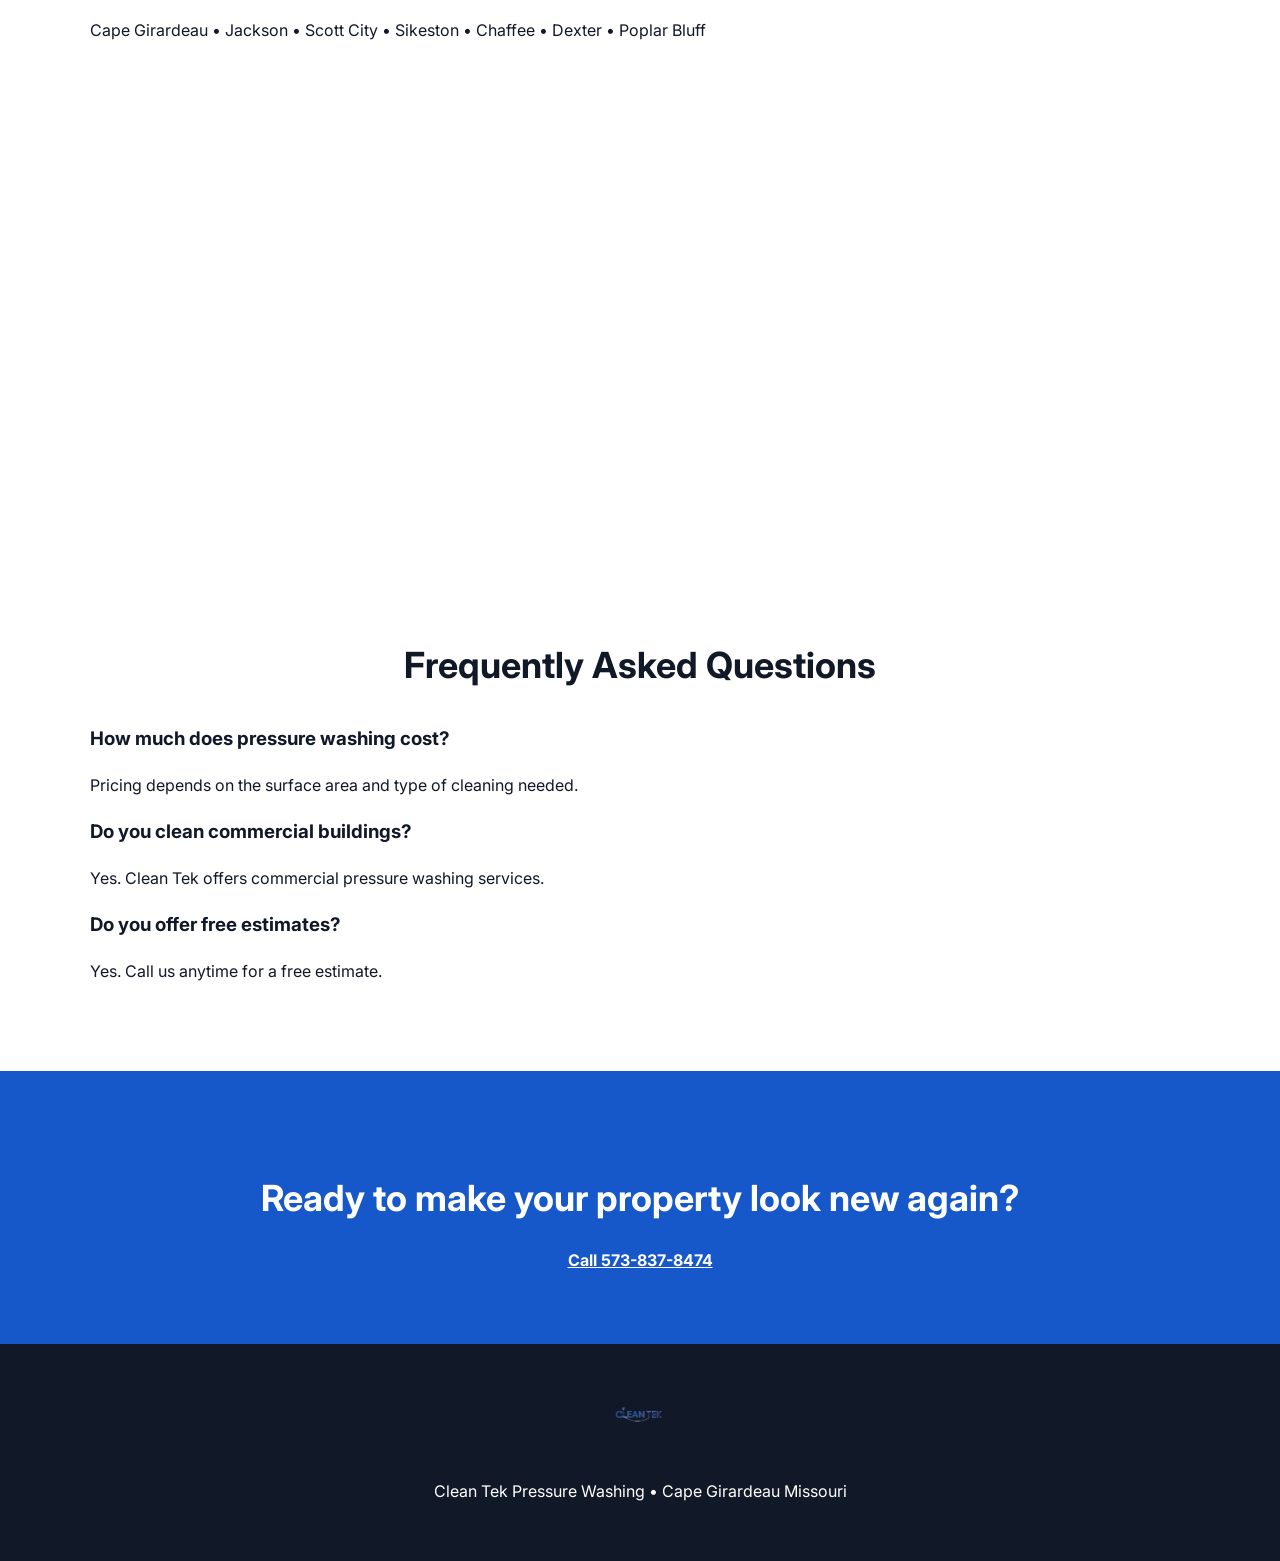
==== commit fbb2155a: "Update index.html" ====
--- a/index.html
+++ b/index.html
@@ -1,5 +1,6 @@
 <!DOCTYPE html>
 <html lang="en">
+
 <head>
 
 <meta charset="UTF-8">
@@ -7,7 +8,7 @@
 
 <title>Clean Tek Pressure Washing | Cape Girardeau</title>
 
-<meta name="description" content="Clean Tek Pressure Washing provides driveway cleaning, exterior washing, window cleaning and commercial pressure washing in Cape Girardeau and Southeast Missouri.">
+<meta name="description" content="Clean Tek Pressure Washing provides driveway cleaning, house washing, window cleaning and commercial pressure washing in Cape Girardeau Missouri.">
 
 <link rel="preconnect" href="https://fonts.googleapis.com">
 <link rel="preconnect" href="https://fonts.gstatic.com" crossorigin>
@@ -19,7 +20,6 @@
 </head>
 
 <body>
-
 
 <header class="site-header">
 
@@ -35,12 +35,12 @@
 <a href="#results">Results</a>
 <a href="#service-area">Service Area</a>
 <a href="#reviews">Reviews</a>
-
 <a class="btn btn-nav" href="tel:15738378474">Call 573-837-8474</a>
 
 </nav>
 
 </div>
+
 </header>
 
 
@@ -48,7 +48,7 @@
 <section class="hero">
 
 <div class="hero-bg">
-<img src="assets/hero-main.jpg" alt="Pressure washing building">
+<img src="assets/hero-main.jpg">
 </div>
 
 <div class="hero-overlay"></div>
@@ -65,9 +65,13 @@
 
 <div class="hero-actions">
 
-<a class="btn btn-primary" href="tel:15738378474">Call 573-837-8474</a>
-
-<a class="btn btn-secondary" href="#reviews">See Reviews</a>
+<a class="btn btn-primary" href="tel:15738378474">
+Call 573-837-8474
+</a>
+
+<a class="btn btn-secondary" href="#reviews">
+See Reviews
+</a>
 
 </div>
 
@@ -85,25 +89,14 @@
 
 
 
-<section class="section badges">
-
-<div class="container badges-grid">
-
-<div class="badge">
-✔ Fully Insured
-</div>
-
-<div class="badge">
-✔ Free Estimates
-</div>
-
-<div class="badge">
-✔ Locally Owned
-</div>
-
-<div class="badge">
-✔ OSHA-10 Certified
-</div>
+<section class="trust-strip">
+
+<div class="container trust-grid">
+
+<div>✔ Fully Insured</div>
+<div>✔ OSHA-10 Certified</div>
+<div>✔ Free Estimates</div>
+<div>✔ Locally Owned</div>
 
 </div>
 
@@ -115,28 +108,30 @@
 
 <div class="container">
 
-<h2 class="section-title">Our Services</h2>
+<h2 class="section-title">
+Our Services
+</h2>
 
 <div class="services-grid">
 
 <div class="service-card">
 <h3>Driveway Cleaning</h3>
-<p>Remove algae, dirt and stains from concrete driveways.</p>
+<p>Remove dirt, algae and stains from concrete driveways.</p>
 </div>
 
 <div class="service-card">
-<h3>Exterior Washing</h3>
-<p>Safe cleaning for siding, brick, soffit and gutters.</p>
+<h3>House Washing</h3>
+<p>Safe washing for siding, brick and exterior surfaces.</p>
 </div>
 
 <div class="service-card">
 <h3>Window Cleaning</h3>
-<p>Crystal clear windows using professional cleaning methods.</p>
+<p>Professional window cleaning for homes and businesses.</p>
 </div>
 
 <div class="service-card">
 <h3>Commercial Washing</h3>
-<p>Exterior cleaning for storefronts, buildings and sidewalks.</p>
+<p>Exterior cleaning for storefronts, sidewalks and buildings.</p>
 </div>
 
 </div>
@@ -151,7 +146,9 @@
 
 <div class="container">
 
-<h2 class="section-title">Recent Work</h2>
+<h2 class="section-title">
+Recent Work
+</h2>
 
 <div class="gallery-grid">
 
@@ -170,14 +167,72 @@
 
 
 
+<section class="section" id="reviews">
+
+<div class="container">
+
+<h2 class="section-title">
+Customer Reviews
+</h2>
+
+<div class="reviews-grid">
+
+<div class="review">
+★★★★★
+<p>Owen did a fantastic job pressure washing my house.</p>
+<b>Brandi Ritter</b>
+</div>
+
+<div class="review">
+★★★★★
+<p>Professional and detail oriented. Highly recommend.</p>
+<b>Westendorf Properties</b>
+</div>
+
+<div class="review">
+★★★★★
+<p>Excellent job cleaning our concrete.</p>
+<b>Roger Tolliver</b>
+</div>
+
+<div class="review">
+★★★★★
+<p>Owen is reliable and professional.</p>
+<b>Ford W</b>
+</div>
+
+<div class="review">
+★★★★★
+<p>My siding looks brand new.</p>
+<b>Bob Bogacki</b>
+</div>
+
+<div class="review">
+★★★★★
+<p>Highly recommend Clean Tek.</p>
+<b>Sarah Strohmeyer</b>
+</div>
+
+</div>
+
+</div>
+
+</section>
+
+
+
 <section class="section" id="service-area">
 
 <div class="container">
 
-<h2 class="section-title">Serving Southeast Missouri</h2>
+<h2 class="section-title">
+Serving Southeast Missouri
+</h2>
 
 <p class="area-text">
-Cape Girardeau • Jackson • Scott City • Sikeston • Chaffee • Dexter • Poplar Bluff • Surrounding Areas
+
+Cape Girardeau • Jackson • Scott City • Sikeston • Chaffee • Dexter • Poplar Bluff
+
 </p>
 
 <div class="map">
@@ -195,42 +250,29 @@
 
 
 
-<section class="section reviews" id="reviews">
-
-<div class="container">
-
-<h2 class="section-title">Customer Reviews</h2>
-
-<div class="reviews-grid">
-
-<div class="review">
-★★★★★
-<p>Owen did a fantastic job pressure washing my house. My siding and patio look brand new!</p>
-<b>Brandi Ritter</b>
-</div>
-
-<div class="review">
-★★★★★
-<p>Owen was extremely professional and I couldn't be happier with the results.</p>
-<b>Bob Bogacki</b>
-</div>
-
-<div class="review">
-★★★★★
-<p>Clean Tek did a great job on our windows. Professional and detail oriented.</p>
-<b>Westendorf Properties</b>
-</div>
-
-<div class="review">
-★★★★★
-<p>Prompt, professional and even came back later to touch up a few spots.</p>
-<b>Clay Crosson</b>
-</div>
-
-<div class="review">
-★★★★★
-<p>Owen is reliable and thorough. Highly recommend Clean Tek.</p>
-<b>Sarah Strohmeyer</b>
+<section class="section faq">
+
+<div class="container">
+
+<h2 class="section-title">
+Frequently Asked Questions
+</h2>
+
+<div class="faq-grid">
+
+<div>
+<h3>How much does pressure washing cost?</h3>
+<p>Pricing depends on the surface area and type of cleaning needed.</p>
+</div>
+
+<div>
+<h3>Do you clean commercial buildings?</h3>
+<p>Yes. Clean Tek offers commercial pressure washing services.</p>
+</div>
+
+<div>
+<h3>Do you offer free estimates?</h3>
+<p>Yes. Call us anytime for a free estimate.</p>
 </div>
 
 </div>
@@ -248,7 +290,9 @@
 <h2>Ready to make your property look new again?</h2>
 
 <a class="btn btn-primary" href="tel:15738378474">
+
 Call 573-837-8474
+
 </a>
 
 </div>
@@ -263,13 +307,13 @@
 
 <img src="assets/logo.png">
 
-<p>Clean Tek Pressure Washing • Cape Girardeau Missouri</p>
+<p>
+Clean Tek Pressure Washing • Cape Girardeau Missouri
+</p>
 
 </div>
 
 </footer>
-
-
 
 </body>
 </html>
--- a/assets/css/styles.css
+++ b/assets/css/styles.css
@@ -1,642 +1,262 @@
-:root {
-  --blue: #1658c9;
-  --blue-dark: #103f91;
-  --blue-soft: #edf4ff;
-  --text: #111827;
-  --muted: #5b6472;
-  --line: #e5e7eb;
-  --surface: #ffffff;
-  --surface-alt: #f6f8fb;
-  --shadow: 0 16px 40px rgba(15, 23, 42, 0.08);
-  --radius: 18px;
-  --container: 1180px;
-  --header-logo-height: 86px;
-  --footer-logo-height: 54px;
-}
-
-*,
-*::before,
-*::after {
-  box-sizing: border-box;
-}
-
-html {
-  scroll-behavior: smooth;
-}
-
-body {
-  margin: 0;
-  font-family: "Inter", sans-serif;
-  color: var(--text);
-  background: #fff;
-  line-height: 1.6;
-  -webkit-font-smoothing: antialiased;
-  text-rendering: optimizeLegibility;
-}
-
-img {
-  max-width: 100%;
-  display: block;
-}
-
-a {
-  color: inherit;
-  text-decoration: none;
-}
-
-iframe {
-  display: block;
-  width: 100%;
-  border: 0;
-}
-
-.skip-link {
-  position: absolute;
-  left: -9999px;
-  top: 0;
-}
-
-.skip-link:focus {
-  left: 1rem;
-  top: 1rem;
-  background: #fff;
-  color: #111;
-  padding: 0.75rem 1rem;
-  border-radius: 12px;
-  z-index: 10000;
-  box-shadow: var(--shadow);
-}
-
-.container {
-  width: min(100% - 2rem, var(--container));
-  margin: 0 auto;
-}
-
-.section {
-  padding: 5rem 0;
-}
-
-.section-alt {
-  background: var(--surface-alt);
-}
-
-.section-heading {
-  margin-bottom: 2rem;
-}
-
-.section-heading.center {
-  text-align: center;
-}
-
-.section-heading h2,
-.intro-copy h2,
-.window-copy h2,
-.cta-copy h2 {
-  margin: 0;
-  line-height: 1.1;
-}
-
-.section-heading h2 {
-  font-size: clamp(2rem, 4vw, 3rem);
-}
-
-.section-subtext {
-  max-width: 760px;
-  margin: 0.9rem auto 0;
-  color: var(--muted);
-}
-
-.section-kicker,
-.eyebrow {
-  display: inline-block;
-  font-size: 0.82rem;
-  font-weight: 800;
-  letter-spacing: 0.08em;
-  text-transform: uppercase;
-  color: var(--blue);
-  margin: 0 0 0.7rem;
-}
-
-.section-kicker-light {
-  color: rgba(255, 255, 255, 0.82);
-}
-
-.site-header {
-  position: sticky;
-  top: 0;
-  z-index: 100;
-  background: rgba(255, 255, 255, 0.97);
-  backdrop-filter: blur(12px);
-  border-bottom: 1px solid rgba(229, 231, 235, 0.85);
-}
-
-.header-inner {
-  display: flex;
-  flex-direction: column;
-  align-items: center;
-  justify-content: center;
-  gap: 0.85rem;
-  padding: 0.85rem 0 1rem;
-  text-align: center;
-}
-
-.brand {
-  display: inline-flex;
-  align-items: center;
-  justify-content: center;
-}
-
-.brand img {
-  height: var(--header-logo-height);
-  width: auto;
-  object-fit: contain;
-}
-
-.site-nav {
-  display: flex;
-  flex-wrap: wrap;
-  align-items: center;
-  justify-content: center;
-  gap: 0.9rem 1.2rem;
-}
-
-.site-nav a {
-  font-weight: 600;
-  color: #1f2937;
-}
-
-.btn,
-.btn-nav {
-  display: inline-flex;
-  align-items: center;
-  justify-content: center;
-  border-radius: 999px;
-  font-weight: 700;
-  transition: 0.2s ease;
-}
-
-.btn {
-  padding: 0.95rem 1.4rem;
-}
-
-.btn-nav {
-  background: var(--blue);
-  color: #fff !important;
-  padding: 0.85rem 1.2rem;
-}
-
-.btn-nav:hover,
-.btn-primary:hover {
-  background: var(--blue-dark);
-}
-
-.hero {
-  position: relative;
-  min-height: min(88vh, 860px);
-  display: flex;
-  align-items: center;
-  overflow: hidden;
-}
-
-.hero-media,
-.hero-media img,
-.hero-overlay {
-  position: absolute;
-  inset: 0;
-}
-
-.hero-media img {
-  width: 100%;
-  height: 100%;
-  object-fit: cover;
-  object-position: center 40%;
-}
-
-.hero-overlay {
-  background:
-    linear-gradient(90deg, rgba(3, 10, 23, 0.76) 0%, rgba(3, 10, 23, 0.52) 42%, rgba(3, 10, 23, 0.20) 100%),
-    linear-gradient(180deg, rgba(0, 0, 0, 0.08) 0%, rgba(0, 0, 0, 0.28) 100%);
-}
-
-.hero-content {
-  position: relative;
-  z-index: 2;
-  max-width: 760px;
-  color: #fff;
-  padding: 4rem 0;
-  text-align: left;
-}
-
-.hero-content h1 {
-  font-size: clamp(2.6rem, 6vw, 5rem);
-  line-height: 1.03;
-  margin: 0 0 1rem;
-  max-width: 900px;
-}
-
-.hero-copy {
-  max-width: 720px;
-  font-size: 1.08rem;
-  color: rgba(255, 255, 255, 0.92);
-  margin: 0;
-}
-
-.hero-actions {
-  display: flex;
-  flex-wrap: wrap;
-  gap: 1rem;
-  margin: 1.8rem 0 1.25rem;
-}
-
-.btn-primary {
-  background: var(--blue);
-  color: #fff;
-}
-
-.btn-secondary {
-  background: rgba(255, 255, 255, 0.96);
-  color: var(--text);
-  border: 1px solid rgba(255, 255, 255, 0.32);
-}
-
-.btn-secondary:hover {
-  background: #fff;
-}
-
-.hero-badges {
-  list-style: none;
-  display: flex;
-  flex-wrap: wrap;
-  gap: 0.85rem 1.2rem;
-  padding: 0;
-  margin: 1.2rem 0 0;
-}
-
-.hero-badges li {
-  color: rgba(255, 255, 255, 0.88);
-  font-weight: 600;
-}
-
-.section-intro {
-  padding-top: 2.6rem;
-  padding-bottom: 2.6rem;
-  border-bottom: 1px solid var(--line);
-}
-
-.intro-grid {
-  display: grid;
-  grid-template-columns: 1.1fr 0.9fr;
-  gap: 2rem;
-  align-items: end;
-}
-
-.intro-text {
-  color: var(--muted);
-  font-size: 1rem;
-}
-
-.services-grid {
-  display: grid;
-  grid-template-columns: repeat(3, minmax(0, 1fr));
-  gap: 1.25rem;
-}
-
-.service-card {
-  background: var(--surface);
-  border: 1px solid var(--line);
-  border-radius: var(--radius);
-  padding: 1.5rem;
-  box-shadow: var(--shadow);
-}
-
-.service-card h3 {
-  margin: 0 0 0.7rem;
-  font-size: 1.2rem;
-}
-
-.service-card p {
-  margin: 0;
-  color: var(--muted);
-}
-
-.gallery-grid {
-  display: grid;
-  grid-template-columns: repeat(3, minmax(0, 1fr));
-  gap: 1rem;
-}
-
-.gallery-card {
-  margin: 0;
-  border-radius: 18px;
-  overflow: hidden;
-  box-shadow: var(--shadow);
-  background: #fff;
-}
-
-.gallery-card img {
-  width: 100%;
-  aspect-ratio: 1 / 1;
-  object-fit: cover;
-  display: block;
-}
-
-.window-grid {
-  display: grid;
-  grid-template-columns: 0.95fr 1.05fr;
-  gap: 2rem;
-  align-items: center;
-}
-
-.window-copy p {
-  color: var(--muted);
-  margin: 0;
-}
-
-.check-list {
-  padding-left: 1.15rem;
-  margin: 1rem 0 0;
-}
-
-.check-list li {
-  margin: 0.45rem 0;
-}
-
-.window-images {
-  display: grid;
-  grid-template-columns: repeat(2, minmax(0, 1fr));
-  gap: 1rem;
-}
-
-.window-card {
-  margin: 0;
-  border-radius: 18px;
-  overflow: hidden;
-  background: #fff;
-  box-shadow: var(--shadow);
-}
-
-.window-card img {
-  width: 100%;
-  height: 360px;
-  object-fit: cover;
-}
-
-.window-card figcaption {
-  padding: 0.85rem 1rem;
-  font-weight: 700;
-}
-
-.area-pill-grid {
-  display: grid;
-  grid-template-columns: repeat(4, minmax(0, 1fr));
-  gap: 0.9rem;
-  margin-top: 2rem;
-}
-
-.area-pill-grid span {
-  background: #fff;
-  border: 1px solid var(--line);
-  border-radius: 14px;
-  padding: 1rem 1rem;
-  box-shadow: var(--shadow);
-  font-weight: 600;
-  text-align: center;
-}
-
-.map-wrap {
-  margin-top: 2rem;
-  border-radius: 20px;
-  overflow: hidden;
-  box-shadow: var(--shadow);
-  background: #fff;
-}
-
-.map-wrap iframe {
-  width: 100%;
-  height: 430px;
-}
-
-.reviews-grid {
-  display: grid;
-  grid-template-columns: repeat(3, minmax(0, 1fr));
-  gap: 1.25rem;
-}
-
-.review-card {
-  background: #fff;
-  border: 1px solid var(--line);
-  border-radius: 18px;
-  padding: 1.4rem;
-  box-shadow: var(--shadow);
-}
-
-.stars {
-  color: #fbbf24;
-  font-size: 1rem;
-  letter-spacing: 0.08em;
-  margin-bottom: 0.65rem;
-}
-
-.review-card p {
-  margin: 0;
-  color: var(--text);
-}
-
-.reviewer {
-  display: inline-block;
-  margin-top: 0.95rem;
-  font-weight: 700;
-  color: var(--muted);
-}
-
-.section-cta {
-  padding-top: 3.5rem;
-  padding-bottom: 5.5rem;
-}
-
-.cta-box {
-  display: grid;
-  grid-template-columns: 1fr auto;
-  gap: 1.5rem;
-  align-items: center;
-  background: linear-gradient(135deg, #0f3f93 0%, #1658c9 55%, #2e76f3 100%);
-  color: #fff;
-  border-radius: 28px;
-  padding: 2rem;
-}
-
-.cta-copy p:not(.section-kicker) {
-  color: rgba(255, 255, 255, 0.88);
-  margin: 0.8rem 0 0;
-}
-
-.btn-cta {
-  min-width: 250px;
-  font-size: 1.05rem;
-}
-
-.site-footer {
-  background: #0c1322;
-  color: rgba(255, 255, 255, 0.85);
-  padding: 3rem 0;
-}
-
-.footer-inner {
-  display: flex;
-  flex-direction: column;
-  align-items: center;
-  gap: 1rem;
-  text-align: center;
-}
-
-.footer-logo {
-  height: var(--footer-logo-height);
-  width: auto;
-  object-fit: contain;
-  background: #fff;
-  border-radius: 12px;
-  padding: 0.4rem 0.75rem;
-}
-
-@media (max-width: 1100px) {
-  .services-grid,
-  .gallery-grid,
-  .reviews-grid {
-    grid-template-columns: repeat(2, minmax(0, 1fr));
-  }
-
-  .area-pill-grid {
-    grid-template-columns: repeat(3, minmax(0, 1fr));
-  }
-}
-
-@media (max-width: 900px) {
-  :root {
-    --header-logo-height: 74px;
-  }
-
-  .header-inner {
-    padding: 0.8rem 0 0.9rem;
-  }
-
-  .hero {
-    min-height: 78vh;
-  }
-
-  .hero-content {
-    text-align: center;
-    margin: 0 auto;
-    padding: 3.25rem 0;
-  }
-
-  .hero-copy {
-    margin-left: auto;
-    margin-right: auto;
-  }
-
-  .hero-actions,
-  .hero-badges {
-    justify-content: center;
-  }
-
-  .intro-grid,
-  .window-grid,
-  .cta-box {
-    grid-template-columns: 1fr;
-  }
-
-  .window-images {
-    grid-template-columns: 1fr 1fr;
-  }
-
-  .area-pill-grid {
-    grid-template-columns: repeat(2, minmax(0, 1fr));
-  }
-
-  .cta-actions {
-    width: 100%;
-  }
-
-  .btn-cta {
-    width: 100%;
-  }
-}
-
-@media (max-width: 680px) {
-  :root {
-    --header-logo-height: 84px;
-    --footer-logo-height: 48px;
-  }
-
-  .container {
-    width: min(100% - 1.2rem, var(--container));
-  }
-
-  .section {
-    padding: 4rem 0;
-  }
-
-  .site-nav {
-    gap: 0.7rem 1rem;
-  }
-
-  .site-nav a {
-    font-size: 0.95rem;
-  }
-
-  .hero {
-    min-height: 70vh;
-  }
-
-  .hero-media img {
-    object-position: center;
-  }
-
-  .hero-content h1 {
-    font-size: clamp(2.25rem, 9vw, 3.5rem);
-  }
-
-  .hero-actions {
-    flex-direction: column;
-    align-items: stretch;
-  }
-
-  .hero-actions .btn {
-    width: 100%;
-  }
-
-  .hero-badges {
-    flex-direction: column;
-    gap: 0.45rem;
-    align-items: center;
-  }
-
-  .services-grid,
-  .gallery-grid,
-  .reviews-grid,
-  .window-images,
-  .area-pill-grid {
-    grid-template-columns: 1fr;
-  }
-
-  .gallery-card img {
-    aspect-ratio: 1 / 1;
-  }
-
-  .window-card img {
-    height: 280px;
-  }
-
-  .map-wrap iframe {
-    height: 300px;
-  }
-
-  .cta-box {
-    padding: 1.5rem;
-    text-align: center;
-  }
-
-  .cta-copy h2 {
-    font-size: 2rem;
-  }
-}
+body{
+margin:0;
+font-family:'Inter',sans-serif;
+color:#111827;
+line-height:1.6;
+}
+
+.container{
+width:min(1100px,92%);
+margin:auto;
+}
+
+/* HEADER */
+
+.site-header{
+background:white;
+border-bottom:1px solid #eee;
+}
+
+.header-inner{
+display:flex;
+flex-direction:column;
+align-items:center;
+padding:20px 0;
+}
+
+.brand img{
+height:140px;
+width:auto;
+}
+
+.site-nav{
+display:flex;
+gap:24px;
+align-items:center;
+flex-wrap:wrap;
+justify-content:center;
+}
+
+.site-nav a{
+font-weight:600;
+text-decoration:none;
+color:#1f2937;
+}
+
+.btn{
+padding:12px 20px;
+border-radius:28px;
+font-weight:700;
+}
+
+.btn-primary{
+background:#1658c9;
+color:white;
+}
+
+.btn-secondary{
+background:white;
+border:1px solid #ddd;
+}
+
+/* HERO */
+
+.hero{
+position:relative;
+min-height:70vh;
+display:flex;
+align-items:center;
+color:white;
+}
+
+.hero-bg img{
+position:absolute;
+width:100%;
+height:100%;
+object-fit:cover;
+}
+
+.hero-overlay{
+position:absolute;
+width:100%;
+height:100%;
+background:linear-gradient(
+90deg,
+rgba(0,0,0,.75),
+rgba(0,0,0,.45)
+);
+}
+
+.hero-content{
+position:relative;
+max-width:700px;
+}
+
+.hero h1{
+font-size:48px;
+line-height:1.1;
+}
+
+.hero-copy{
+font-size:18px;
+margin-top:12px;
+}
+
+.hero-actions{
+margin-top:24px;
+display:flex;
+gap:16px;
+flex-wrap:wrap;
+}
+
+.hero-rating{
+margin-top:16px;
+font-size:18px;
+color:#ffd34d;
+}
+
+/* BADGES */
+
+.badges{
+background:#f7f7f7;
+}
+
+.badges-grid{
+display:grid;
+grid-template-columns:repeat(4,1fr);
+gap:16px;
+text-align:center;
+}
+
+.badge{
+background:white;
+padding:18px;
+border-radius:12px;
+box-shadow:0 8px 25px rgba(0,0,0,.05);
+}
+
+/* SERVICES */
+
+.section{
+padding:70px 0;
+}
+
+.section-title{
+font-size:36px;
+margin-bottom:30px;
+text-align:center;
+}
+
+.services-grid{
+display:grid;
+grid-template-columns:repeat(4,1fr);
+gap:20px;
+}
+
+.service-card{
+background:white;
+padding:24px;
+border-radius:14px;
+box-shadow:0 10px 30px rgba(0,0,0,.06);
+}
+
+/* GALLERY */
+
+.gallery-grid{
+display:grid;
+grid-template-columns:repeat(3,1fr);
+gap:16px;
+}
+
+.gallery-grid img{
+width:100%;
+aspect-ratio:1/1;
+object-fit:cover;
+border-radius:14px;
+}
+
+/* MAP */
+
+.map iframe{
+width:100%;
+height:400px;
+border:0;
+border-radius:18px;
+}
+
+/* REVIEWS */
+
+.reviews{
+background:#f8fafc;
+}
+
+.reviews-grid{
+display:grid;
+grid-template-columns:repeat(3,1fr);
+gap:20px;
+}
+
+.review{
+background:white;
+padding:22px;
+border-radius:16px;
+box-shadow:0 8px 30px rgba(0,0,0,.06);
+}
+
+/* CTA */
+
+.cta{
+background:#1658c9;
+color:white;
+text-align:center;
+padding:70px 0;
+}
+
+.cta-inner h2{
+font-size:36px;
+margin-bottom:20px;
+}
+
+/* FOOTER */
+
+footer{
+background:#111827;
+color:white;
+text-align:center;
+padding:40px 0;
+}
+
+footer img{
+height:60px;
+margin-bottom:12px;
+}
+
+/* MOBILE */
+
+@media(max-width:768px){
+
+.brand img{
+height:110px;
+}
+
+.services-grid{
+grid-template-columns:1fr;
+}
+
+.gallery-grid{
+grid-template-columns:1fr;
+}
+
+.reviews-grid{
+grid-template-columns:1fr;
+}
+
+.badges-grid{
+grid-template-columns:1fr 1fr;
+}
+
+.hero h1{
+font-size:34px;
+}
+
+}
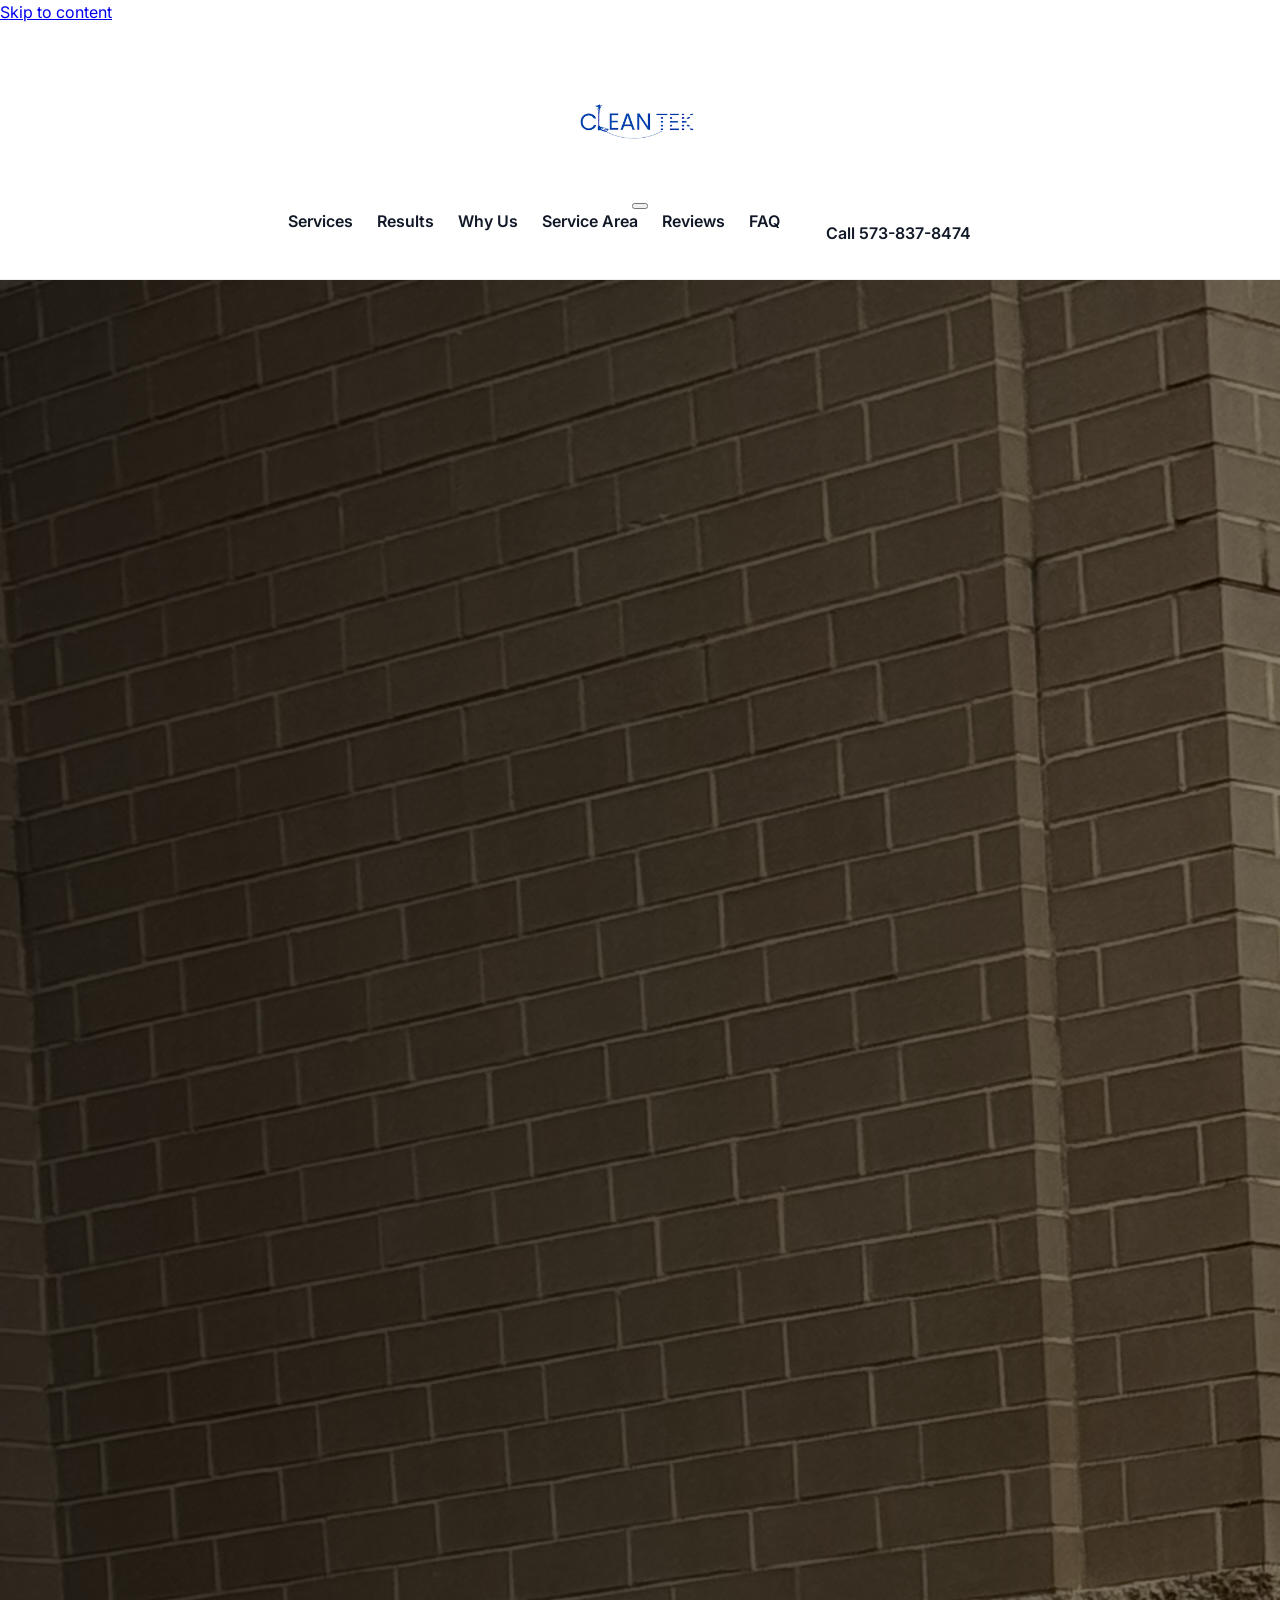
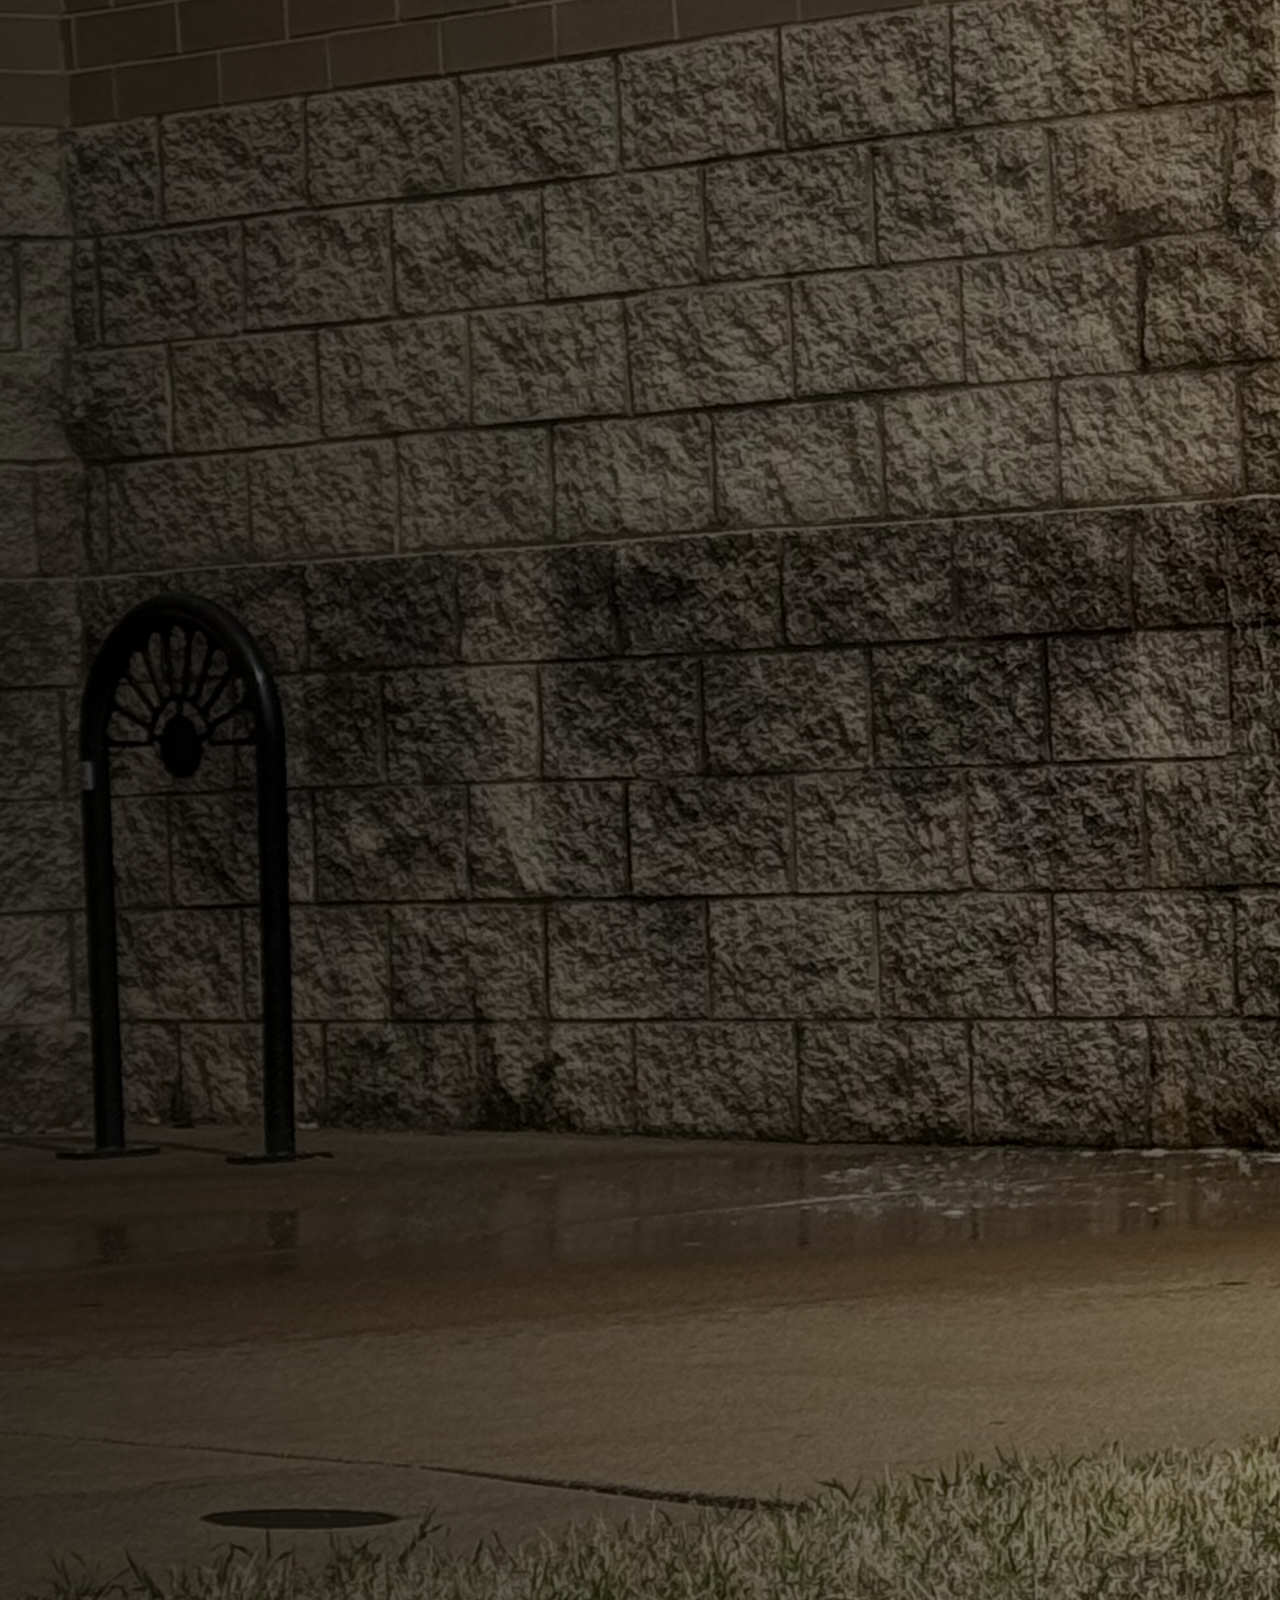
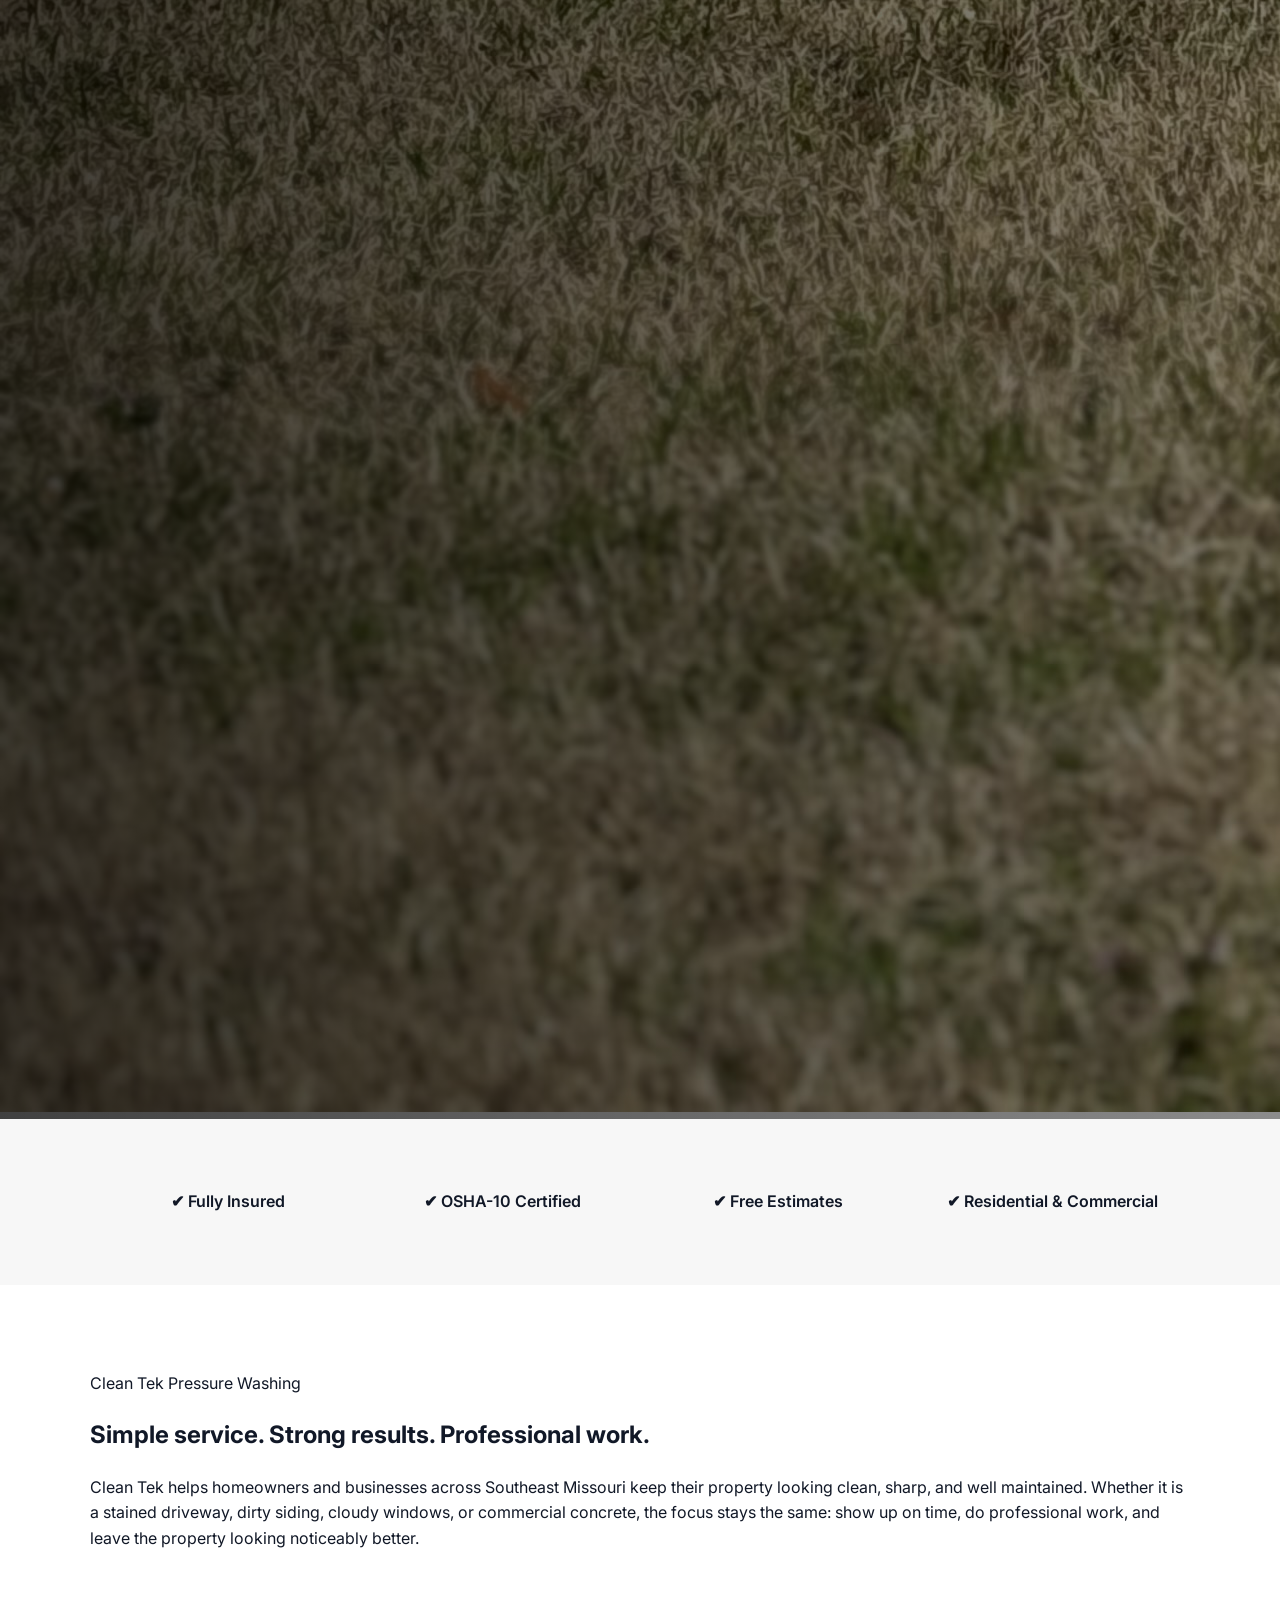
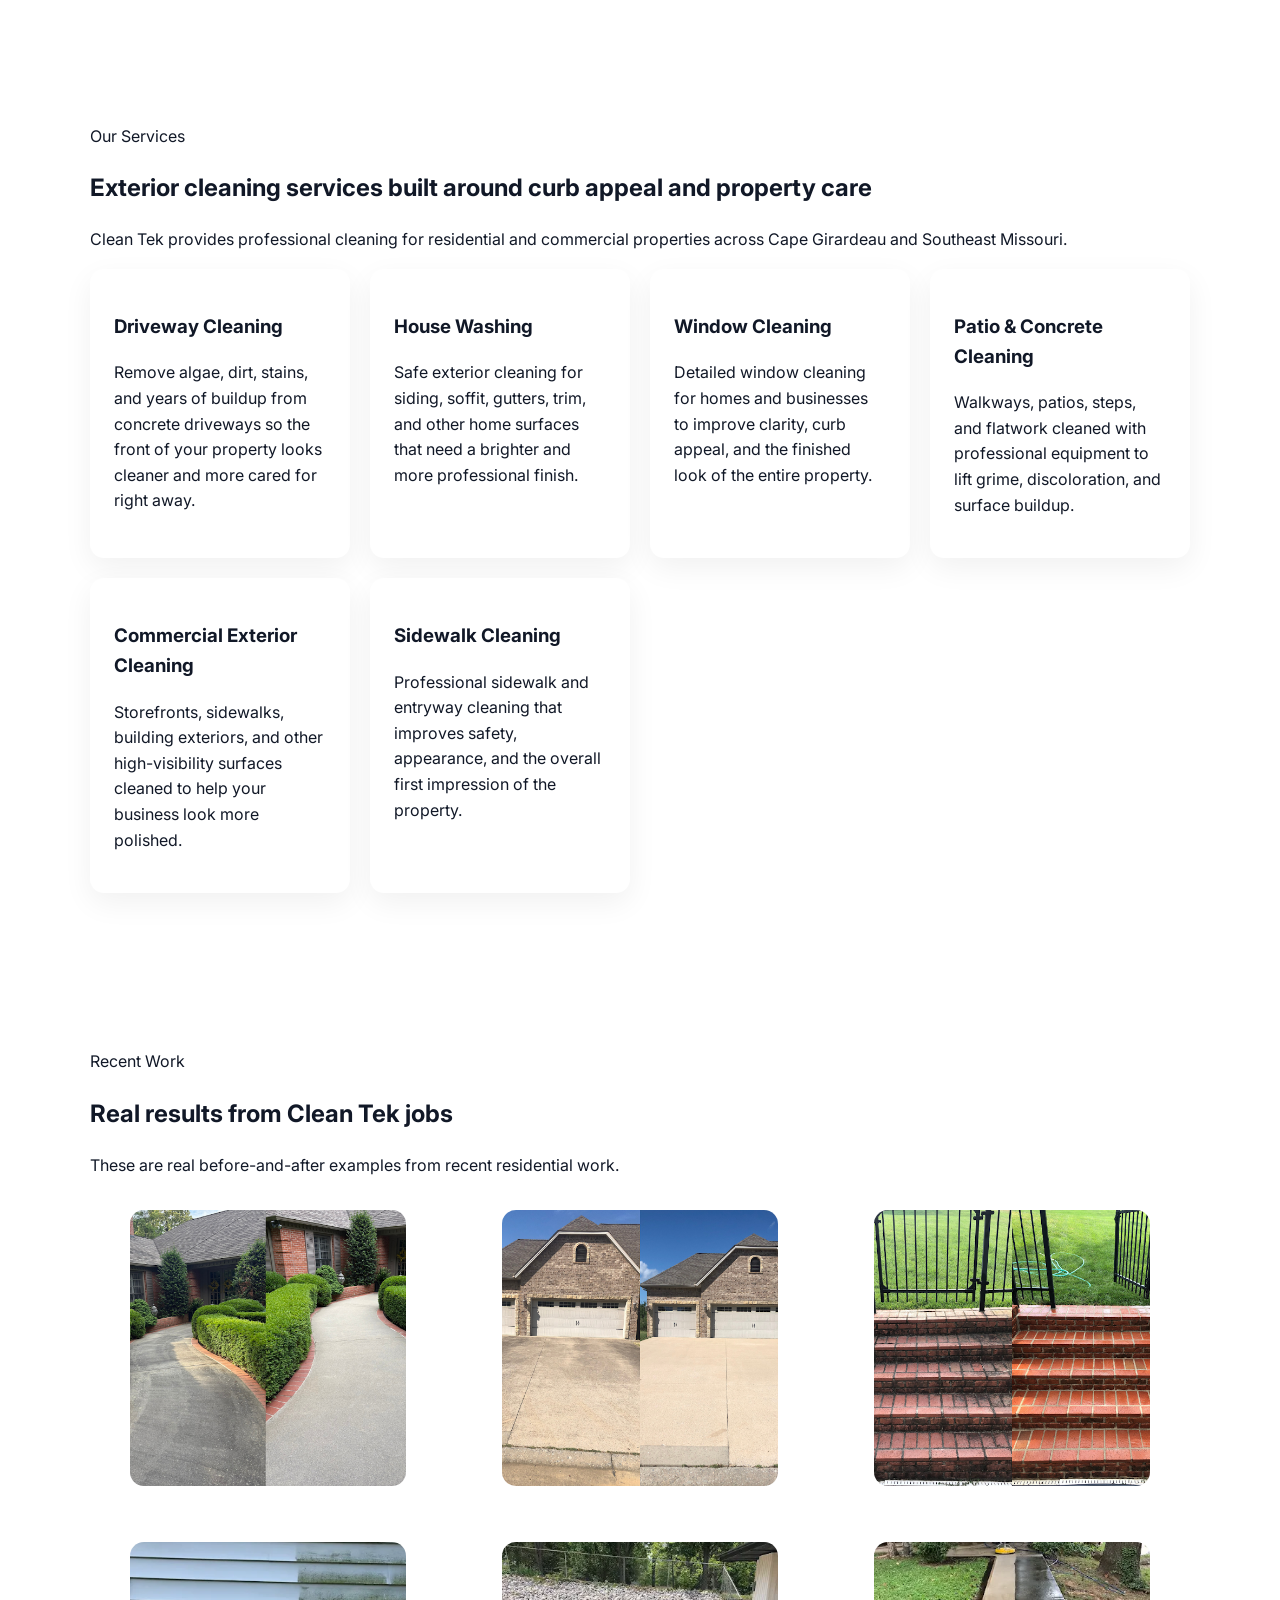
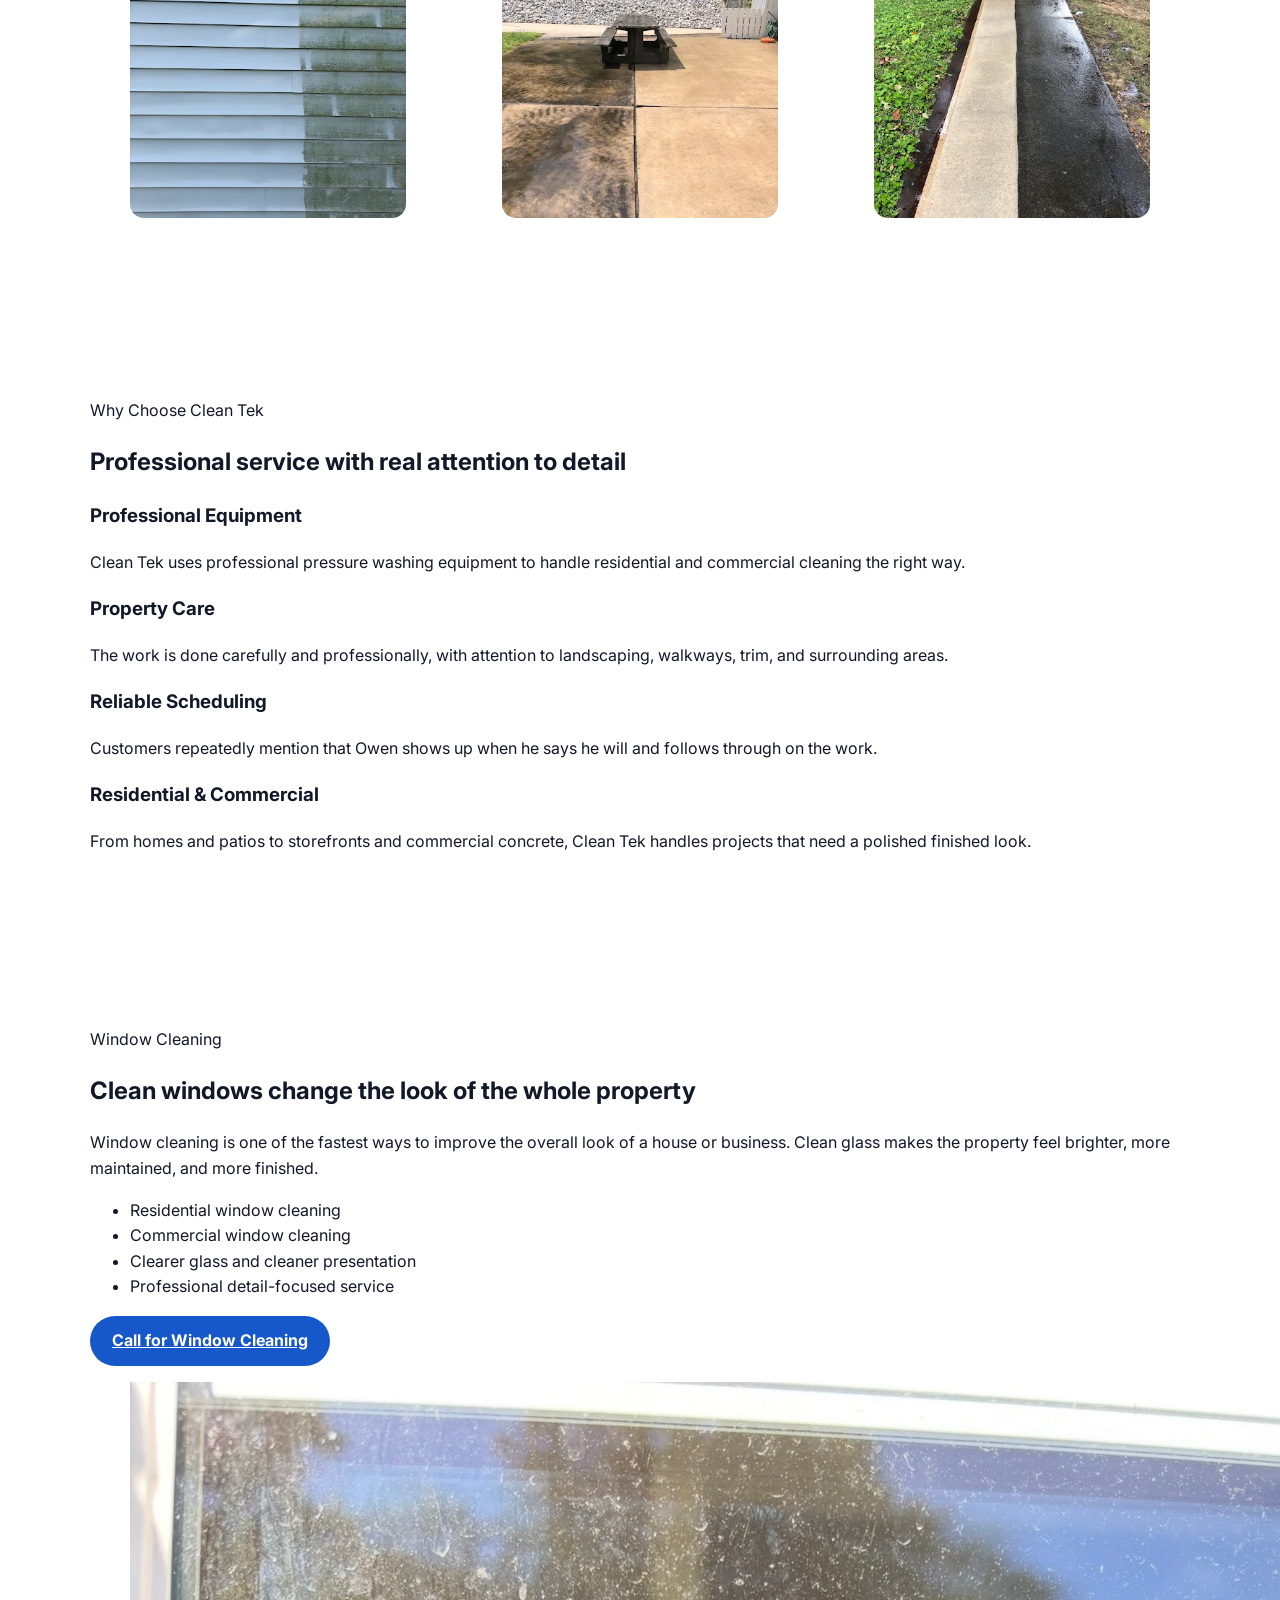
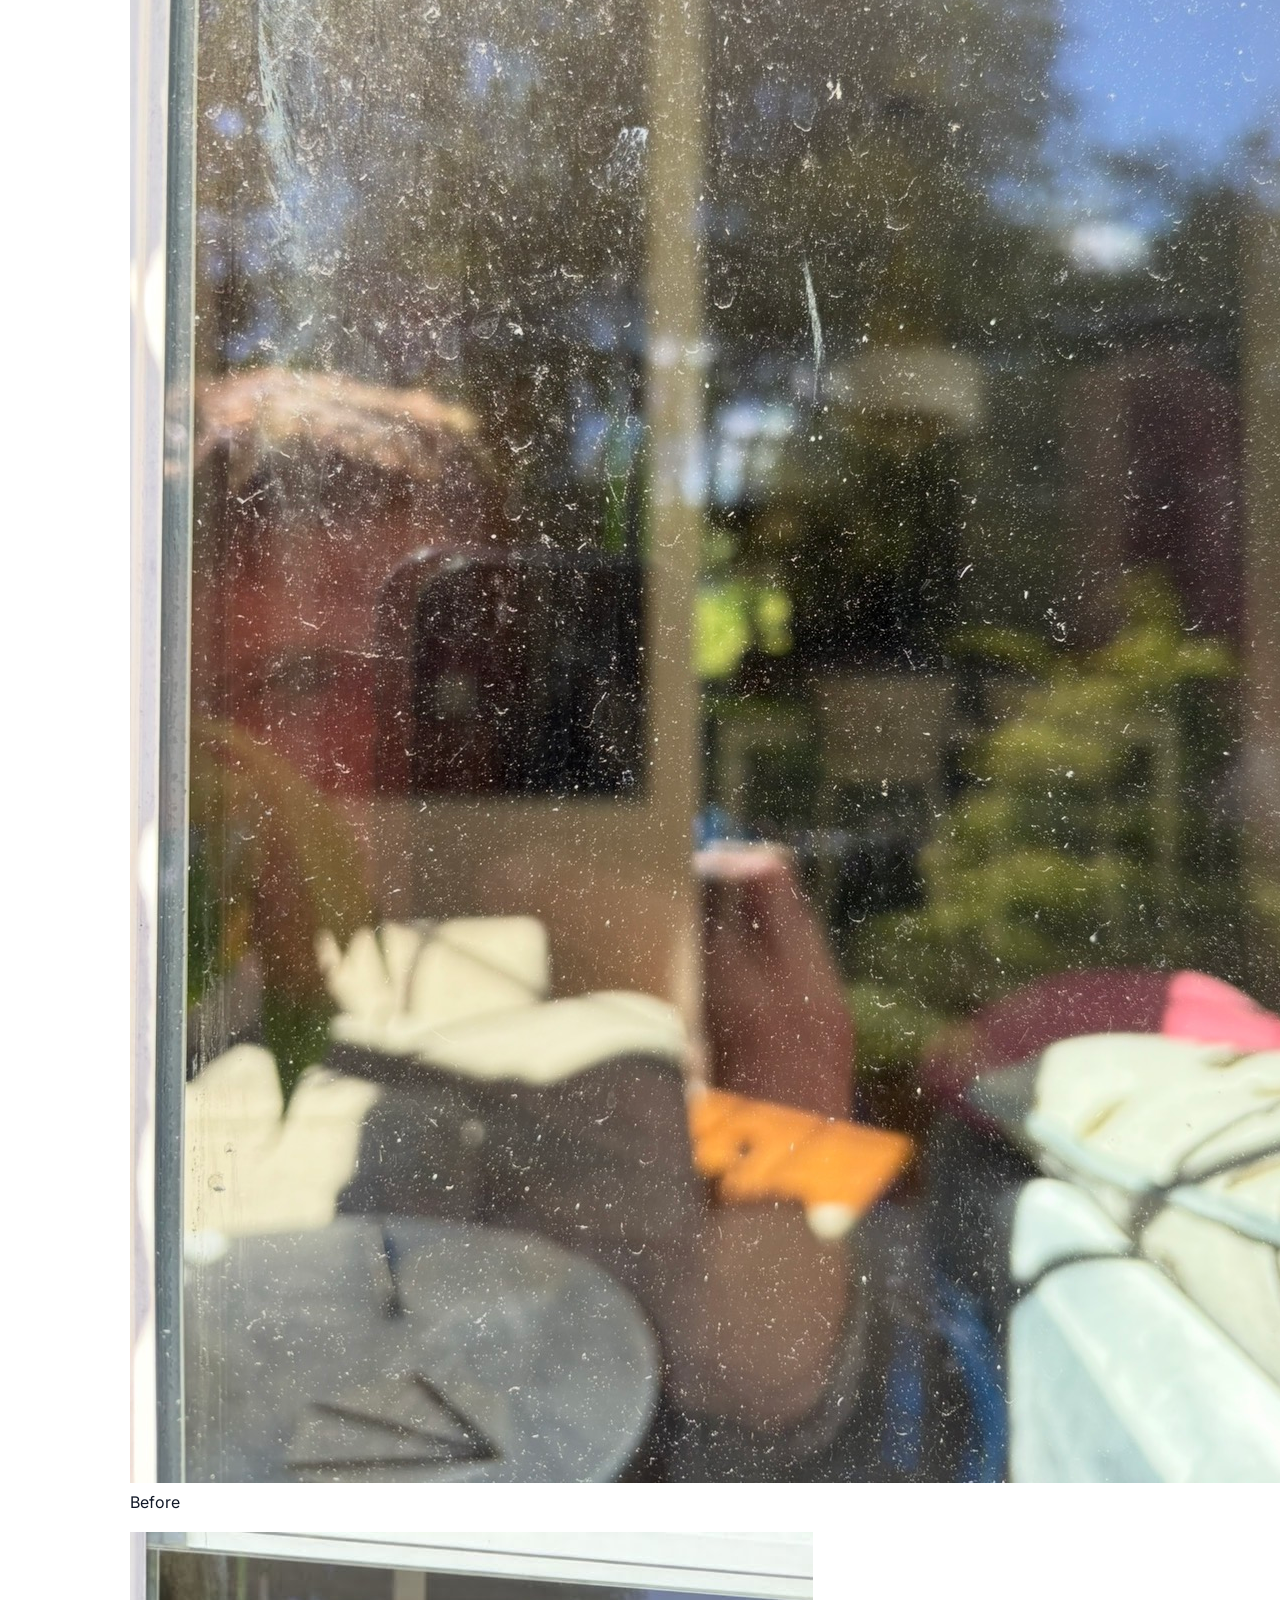
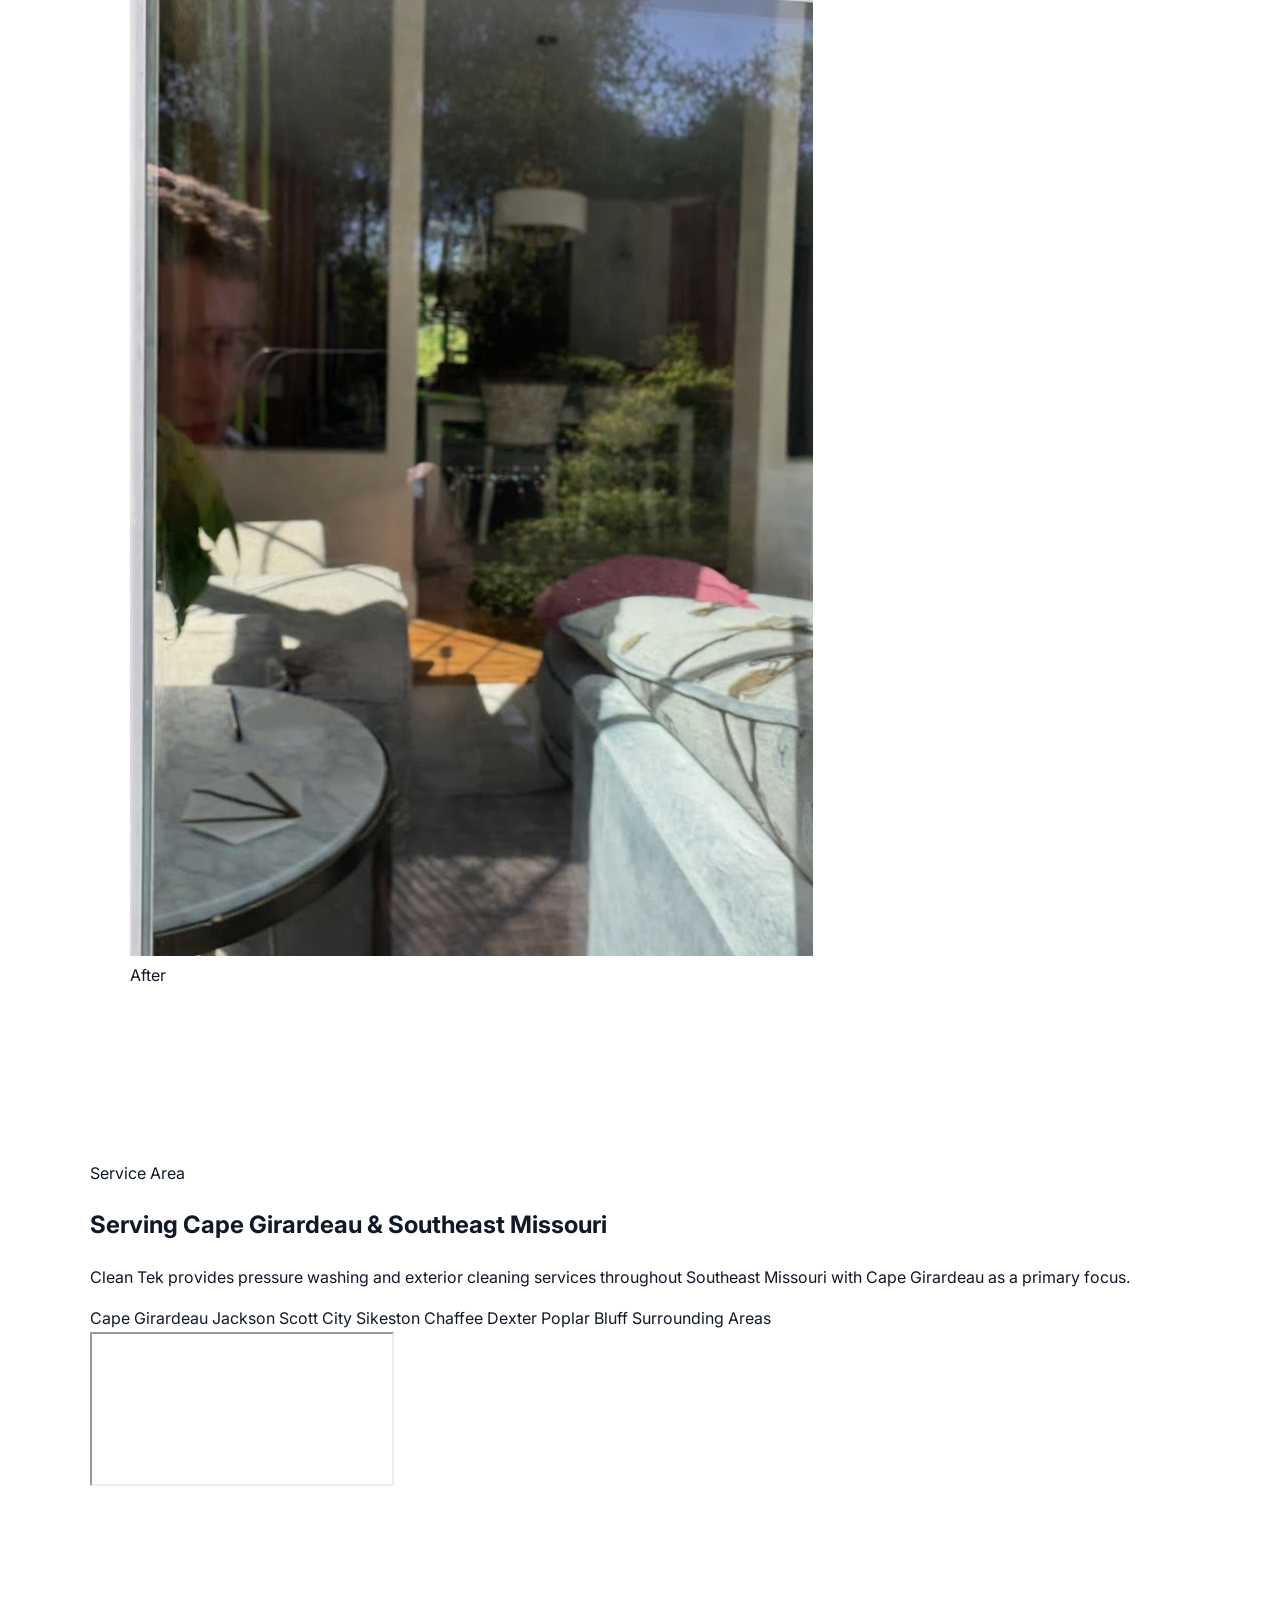
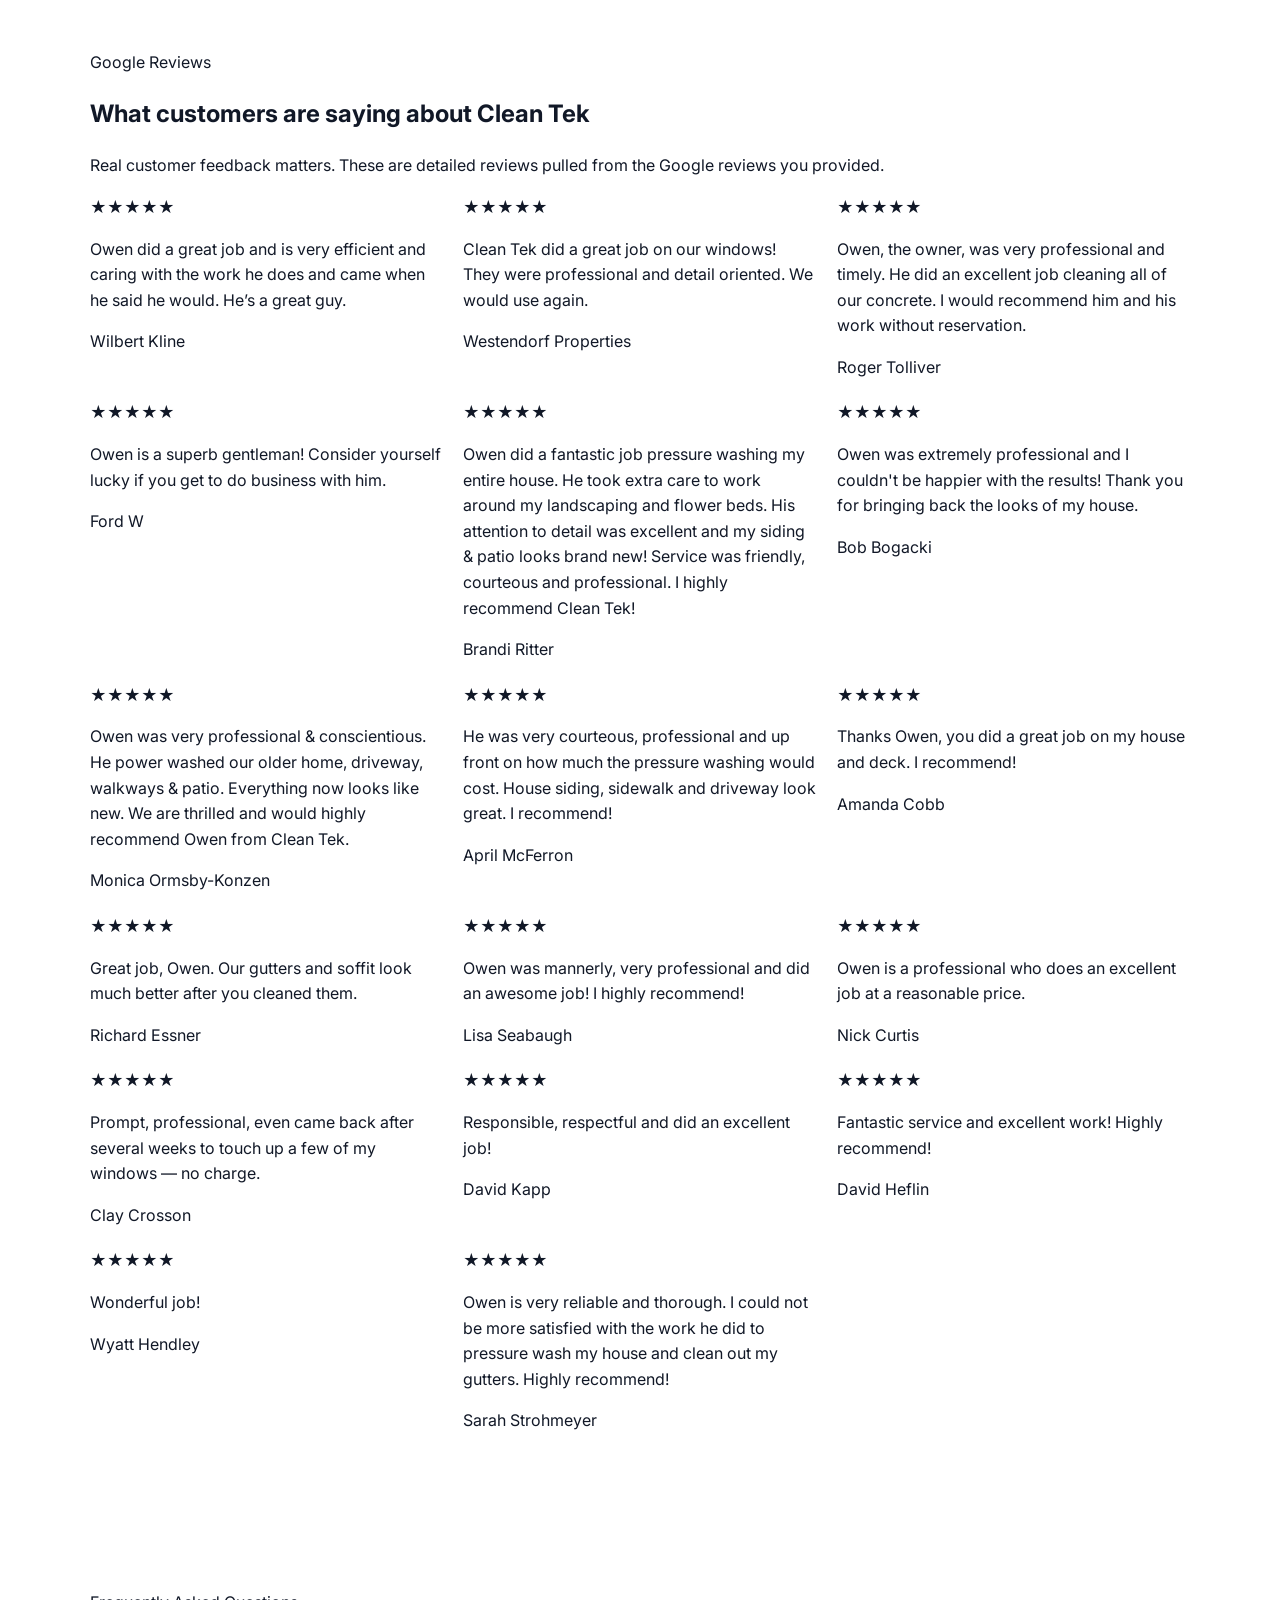
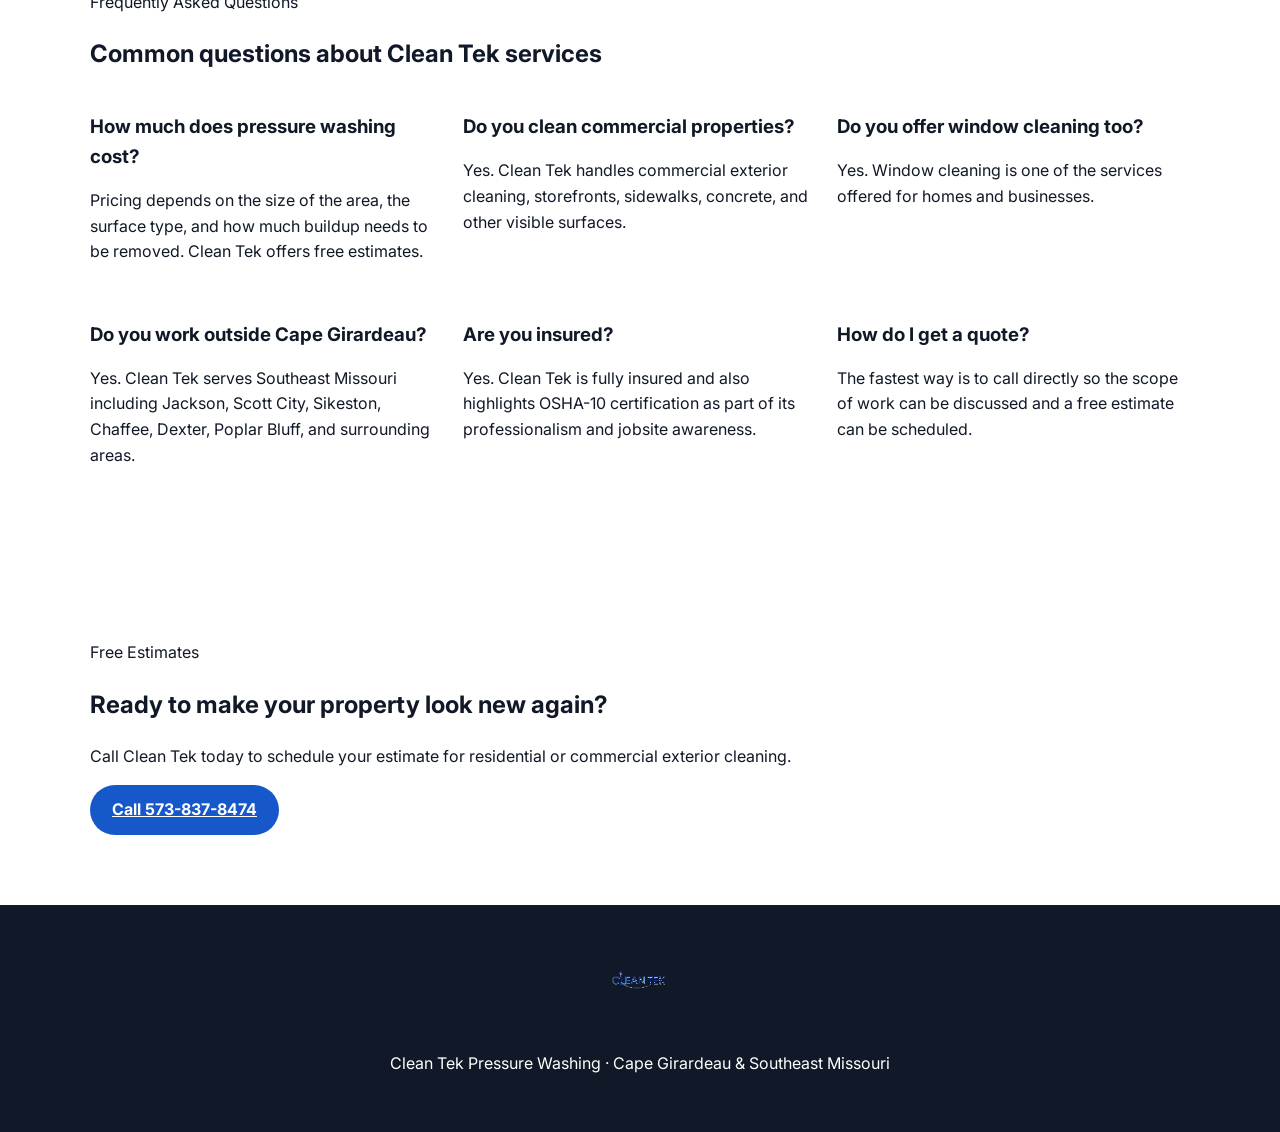
==== commit 10d5b906: "Update index.html" ====
--- a/index.html
+++ b/index.html
@@ -1,319 +1,628 @@
 <!DOCTYPE html>
 <html lang="en">
-
 <head>
-
-<meta charset="UTF-8">
-<meta name="viewport" content="width=device-width, initial-scale=1">
-
-<title>Clean Tek Pressure Washing | Cape Girardeau</title>
-
-<meta name="description" content="Clean Tek Pressure Washing provides driveway cleaning, house washing, window cleaning and commercial pressure washing in Cape Girardeau Missouri.">
-
-<link rel="preconnect" href="https://fonts.googleapis.com">
-<link rel="preconnect" href="https://fonts.gstatic.com" crossorigin>
-
-<link href="https://fonts.googleapis.com/css2?family=Inter:wght@400;500;600;700;800&display=swap" rel="stylesheet">
-
-<link rel="stylesheet" href="assets/css/styles.css">
-
+  <meta charset="UTF-8" />
+  <meta
+    name="viewport"
+    content="width=device-width, initial-scale=1, viewport-fit=cover"
+  />
+  <title>Clean Tek Pressure Washing | Cape Girardeau & Southeast Missouri</title>
+  <meta
+    name="description"
+    content="Clean Tek Pressure Washing provides driveway cleaning, house washing, window cleaning, and commercial pressure washing in Cape Girardeau and Southeast Missouri."
+  />
+  <meta
+    name="keywords"
+    content="pressure washing Cape Girardeau, driveway cleaning Cape Girardeau, house washing Southeast Missouri, window cleaning Cape Girardeau, commercial pressure washing SEMO"
+  />
+  <meta name="theme-color" content="#1658c9" />
+
+  <link rel="preconnect" href="https://fonts.googleapis.com" />
+  <link rel="preconnect" href="https://fonts.gstatic.com" crossorigin />
+  <link
+    href="https://fonts.googleapis.com/css2?family=Inter:wght@400;500;600;700;800&display=swap"
+    rel="stylesheet"
+  />
+
+  <link rel="stylesheet" href="assets/css/styles.css" />
 </head>
-
 <body>
-
-<header class="site-header">
-
-<div class="container header-inner">
-
-<a class="brand" href="#">
-<img src="assets/logo.png" alt="Clean Tek Pressure Washing">
-</a>
-
-<nav class="site-nav">
-
-<a href="#services">Services</a>
-<a href="#results">Results</a>
-<a href="#service-area">Service Area</a>
-<a href="#reviews">Reviews</a>
-<a class="btn btn-nav" href="tel:15738378474">Call 573-837-8474</a>
-
-</nav>
-
-</div>
-
-</header>
-
-
-
-<section class="hero">
-
-<div class="hero-bg">
-<img src="assets/hero-main.jpg">
-</div>
-
-<div class="hero-overlay"></div>
-
-<div class="container hero-content">
-
-<h1>
-Professional Pressure Washing in Cape Girardeau & Southeast Missouri
-</h1>
-
-<p class="hero-copy">
-Driveways, siding, sidewalks, windows and commercial cleaning done with professional equipment and attention to detail.
-</p>
-
-<div class="hero-actions">
-
-<a class="btn btn-primary" href="tel:15738378474">
-Call 573-837-8474
-</a>
-
-<a class="btn btn-secondary" href="#reviews">
-See Reviews
-</a>
-
-</div>
-
-<div class="hero-rating">
-
-★★★★★
-
-<span>4.9 Rating from 40+ Google Reviews</span>
-
-</div>
-
-</div>
-
-</section>
-
-
-
-<section class="trust-strip">
-
-<div class="container trust-grid">
-
-<div>✔ Fully Insured</div>
-<div>✔ OSHA-10 Certified</div>
-<div>✔ Free Estimates</div>
-<div>✔ Locally Owned</div>
-
-</div>
-
-</section>
-
-
-
-<section class="section" id="services">
-
-<div class="container">
-
-<h2 class="section-title">
-Our Services
-</h2>
-
-<div class="services-grid">
-
-<div class="service-card">
-<h3>Driveway Cleaning</h3>
-<p>Remove dirt, algae and stains from concrete driveways.</p>
-</div>
-
-<div class="service-card">
-<h3>House Washing</h3>
-<p>Safe washing for siding, brick and exterior surfaces.</p>
-</div>
-
-<div class="service-card">
-<h3>Window Cleaning</h3>
-<p>Professional window cleaning for homes and businesses.</p>
-</div>
-
-<div class="service-card">
-<h3>Commercial Washing</h3>
-<p>Exterior cleaning for storefronts, sidewalks and buildings.</p>
-</div>
-
-</div>
-
-</div>
-
-</section>
-
-
-
-<section class="section results" id="results">
-
-<div class="container">
-
-<h2 class="section-title">
-Recent Work
-</h2>
-
-<div class="gallery-grid">
-
-<img src="assets/result-driveway-curved.jpg">
-<img src="assets/result-driveway-garage.jpg">
-<img src="assets/result-brick-steps.jpg">
-<img src="assets/result-siding.jpg">
-<img src="assets/result-concrete-pad.jpg">
-<img src="assets/result-walkway.jpg">
-
-</div>
-
-</div>
-
-</section>
-
-
-
-<section class="section" id="reviews">
-
-<div class="container">
-
-<h2 class="section-title">
-Customer Reviews
-</h2>
-
-<div class="reviews-grid">
-
-<div class="review">
-★★★★★
-<p>Owen did a fantastic job pressure washing my house.</p>
-<b>Brandi Ritter</b>
-</div>
-
-<div class="review">
-★★★★★
-<p>Professional and detail oriented. Highly recommend.</p>
-<b>Westendorf Properties</b>
-</div>
-
-<div class="review">
-★★★★★
-<p>Excellent job cleaning our concrete.</p>
-<b>Roger Tolliver</b>
-</div>
-
-<div class="review">
-★★★★★
-<p>Owen is reliable and professional.</p>
-<b>Ford W</b>
-</div>
-
-<div class="review">
-★★★★★
-<p>My siding looks brand new.</p>
-<b>Bob Bogacki</b>
-</div>
-
-<div class="review">
-★★★★★
-<p>Highly recommend Clean Tek.</p>
-<b>Sarah Strohmeyer</b>
-</div>
-
-</div>
-
-</div>
-
-</section>
-
-
-
-<section class="section" id="service-area">
-
-<div class="container">
-
-<h2 class="section-title">
-Serving Southeast Missouri
-</h2>
-
-<p class="area-text">
-
-Cape Girardeau • Jackson • Scott City • Sikeston • Chaffee • Dexter • Poplar Bluff
-
-</p>
-
-<div class="map">
-
-<iframe
-src="https://www.google.com/maps?q=Cape+Girardeau+Missouri&z=9&output=embed"
-loading="lazy">
-</iframe>
-
-</div>
-
-</div>
-
-</section>
-
-
-
-<section class="section faq">
-
-<div class="container">
-
-<h2 class="section-title">
-Frequently Asked Questions
-</h2>
-
-<div class="faq-grid">
-
-<div>
-<h3>How much does pressure washing cost?</h3>
-<p>Pricing depends on the surface area and type of cleaning needed.</p>
-</div>
-
-<div>
-<h3>Do you clean commercial buildings?</h3>
-<p>Yes. Clean Tek offers commercial pressure washing services.</p>
-</div>
-
-<div>
-<h3>Do you offer free estimates?</h3>
-<p>Yes. Call us anytime for a free estimate.</p>
-</div>
-
-</div>
-
-</div>
-
-</section>
-
-
-
-<section class="cta">
-
-<div class="container cta-inner">
-
-<h2>Ready to make your property look new again?</h2>
-
-<a class="btn btn-primary" href="tel:15738378474">
-
-Call 573-837-8474
-
-</a>
-
-</div>
-
-</section>
-
-
-
-<footer>
-
-<div class="container footer">
-
-<img src="assets/logo.png">
-
-<p>
-Clean Tek Pressure Washing • Cape Girardeau Missouri
-</p>
-
-</div>
-
-</footer>
-
+  <a class="skip-link" href="#main">Skip to content</a>
+
+  <header class="site-header" id="top">
+    <div class="container header-inner">
+      <a class="brand" href="#top" aria-label="Clean Tek Pressure Washing home">
+        <img src="assets/logo.png" alt="Clean Tek Pressure Washing logo" />
+      </a>
+
+      <button
+        class="menu-toggle"
+        type="button"
+        aria-label="Toggle navigation"
+        aria-expanded="false"
+        aria-controls="site-nav"
+      >
+        <span></span>
+        <span></span>
+        <span></span>
+      </button>
+
+      <nav class="site-nav" id="site-nav" aria-label="Primary navigation">
+        <a href="#services">Services</a>
+        <a href="#results">Results</a>
+        <a href="#why-choose-us">Why Us</a>
+        <a href="#service-area">Service Area</a>
+        <a href="#reviews">Reviews</a>
+        <a href="#faq">FAQ</a>
+        <a class="btn btn-nav" href="tel:15738378474">Call 573-837-8474</a>
+      </nav>
+    </div>
+  </header>
+
+  <main id="main">
+    <section class="hero" id="home" aria-label="Hero">
+      <div class="hero-media">
+        <img
+          src="assets/hero-main.jpg"
+          alt="Clean Tek technician pressure washing a commercial building"
+        />
+      </div>
+      <div class="hero-overlay"></div>
+
+      <div class="container hero-content">
+        <p class="eyebrow">Residential &amp; Commercial Exterior Cleaning</p>
+
+        <h1>Professional Pressure Washing in Cape Girardeau &amp; Southeast Missouri</h1>
+
+        <p class="hero-copy">
+          Driveways, siding, sidewalks, windows, patios, and commercial cleaning
+          done with professional equipment and real attention to detail.
+        </p>
+
+        <div class="hero-actions">
+          <a class="btn btn-primary" href="tel:15738378474">Call 573-837-8474</a>
+          <a class="btn btn-secondary" href="#reviews">See Reviews</a>
+        </div>
+
+        <div class="hero-rating" aria-label="Google review rating">
+          <span class="stars">★★★★★</span>
+          <span class="rating-text">4.9 rating from 40+ Google reviews</span>
+        </div>
+
+        <ul class="hero-points">
+          <li>Fully Insured</li>
+          <li>OSHA-10 Certified</li>
+          <li>Free Estimates</li>
+          <li>Locally Owned</li>
+        </ul>
+      </div>
+    </section>
+
+    <section class="section trust-strip" aria-label="Trust highlights">
+      <div class="container trust-grid">
+        <div class="trust-card">✔ Fully Insured</div>
+        <div class="trust-card">✔ OSHA-10 Certified</div>
+        <div class="trust-card">✔ Free Estimates</div>
+        <div class="trust-card">✔ Residential &amp; Commercial</div>
+      </div>
+    </section>
+
+    <section class="section section-intro">
+      <div class="container intro-grid">
+        <div class="intro-copy">
+          <p class="section-kicker">Clean Tek Pressure Washing</p>
+          <h2>Simple service. Strong results. Professional work.</h2>
+        </div>
+
+        <div class="intro-text-wrap">
+          <p>
+            Clean Tek helps homeowners and businesses across Southeast Missouri keep
+            their property looking clean, sharp, and well maintained. Whether it is
+            a stained driveway, dirty siding, cloudy windows, or commercial concrete,
+            the focus stays the same: show up on time, do professional work, and
+            leave the property looking noticeably better.
+          </p>
+        </div>
+      </div>
+    </section>
+
+    <section class="section" id="services">
+      <div class="container">
+        <div class="section-heading center">
+          <p class="section-kicker">Our Services</p>
+          <h2>Exterior cleaning services built around curb appeal and property care</h2>
+          <p class="section-subtext">
+            Clean Tek provides professional cleaning for residential and commercial
+            properties across Cape Girardeau and Southeast Missouri.
+          </p>
+        </div>
+
+        <div class="services-grid">
+          <article class="service-card">
+            <h3>Driveway Cleaning</h3>
+            <p>
+              Remove algae, dirt, stains, and years of buildup from concrete
+              driveways so the front of your property looks cleaner and more cared
+              for right away.
+            </p>
+          </article>
+
+          <article class="service-card">
+            <h3>House Washing</h3>
+            <p>
+              Safe exterior cleaning for siding, soffit, gutters, trim, and other
+              home surfaces that need a brighter and more professional finish.
+            </p>
+          </article>
+
+          <article class="service-card">
+            <h3>Window Cleaning</h3>
+            <p>
+              Detailed window cleaning for homes and businesses to improve clarity,
+              curb appeal, and the finished look of the entire property.
+            </p>
+          </article>
+
+          <article class="service-card">
+            <h3>Patio &amp; Concrete Cleaning</h3>
+            <p>
+              Walkways, patios, steps, and flatwork cleaned with professional
+              equipment to lift grime, discoloration, and surface buildup.
+            </p>
+          </article>
+
+          <article class="service-card">
+            <h3>Commercial Exterior Cleaning</h3>
+            <p>
+              Storefronts, sidewalks, building exteriors, and other high-visibility
+              surfaces cleaned to help your business look more polished.
+            </p>
+          </article>
+
+          <article class="service-card">
+            <h3>Sidewalk Cleaning</h3>
+            <p>
+              Professional sidewalk and entryway cleaning that improves safety,
+              appearance, and the overall first impression of the property.
+            </p>
+          </article>
+        </div>
+      </div>
+    </section>
+
+    <section class="section section-alt" id="results">
+      <div class="container">
+        <div class="section-heading center">
+          <p class="section-kicker">Recent Work</p>
+          <h2>Real results from Clean Tek jobs</h2>
+          <p class="section-subtext">
+            These are real before-and-after examples from recent residential work.
+          </p>
+        </div>
+
+        <div class="gallery-grid">
+          <figure class="gallery-card">
+            <img
+              src="assets/result-driveway-curved.jpg"
+              alt="Before and after curved driveway cleaning"
+            />
+          </figure>
+
+          <figure class="gallery-card">
+            <img
+              src="assets/result-driveway-garage.jpg"
+              alt="Before and after garage driveway cleaning"
+            />
+          </figure>
+
+          <figure class="gallery-card">
+            <img
+              src="assets/result-brick-steps.jpg"
+              alt="Before and after brick steps cleaning"
+            />
+          </figure>
+
+          <figure class="gallery-card">
+            <img
+              src="assets/result-siding.jpg"
+              alt="Before and after siding cleaning"
+            />
+          </figure>
+
+          <figure class="gallery-card">
+            <img
+              src="assets/result-concrete-pad.jpg"
+              alt="Before and after concrete pad cleaning"
+            />
+          </figure>
+
+          <figure class="gallery-card">
+            <img
+              src="assets/result-walkway.jpg"
+              alt="Before and after walkway cleaning"
+            />
+          </figure>
+        </div>
+      </div>
+    </section>
+
+    <section class="section" id="why-choose-us">
+      <div class="container">
+        <div class="section-heading center">
+          <p class="section-kicker">Why Choose Clean Tek</p>
+          <h2>Professional service with real attention to detail</h2>
+        </div>
+
+        <div class="why-grid">
+          <article class="why-card">
+            <h3>Professional Equipment</h3>
+            <p>
+              Clean Tek uses professional pressure washing equipment to handle
+              residential and commercial cleaning the right way.
+            </p>
+          </article>
+
+          <article class="why-card">
+            <h3>Property Care</h3>
+            <p>
+              The work is done carefully and professionally, with attention to
+              landscaping, walkways, trim, and surrounding areas.
+            </p>
+          </article>
+
+          <article class="why-card">
+            <h3>Reliable Scheduling</h3>
+            <p>
+              Customers repeatedly mention that Owen shows up when he says he will
+              and follows through on the work.
+            </p>
+          </article>
+
+          <article class="why-card">
+            <h3>Residential &amp; Commercial</h3>
+            <p>
+              From homes and patios to storefronts and commercial concrete, Clean
+              Tek handles projects that need a polished finished look.
+            </p>
+          </article>
+        </div>
+      </div>
+    </section>
+
+    <section class="section section-alt" id="window-cleaning">
+      <div class="container">
+        <div class="section-heading center">
+          <p class="section-kicker">Window Cleaning</p>
+          <h2>Clean windows change the look of the whole property</h2>
+        </div>
+
+        <div class="window-grid">
+          <div class="window-copy">
+            <p>
+              Window cleaning is one of the fastest ways to improve the overall look
+              of a house or business. Clean glass makes the property feel brighter,
+              more maintained, and more finished.
+            </p>
+
+            <ul class="check-list">
+              <li>Residential window cleaning</li>
+              <li>Commercial window cleaning</li>
+              <li>Clearer glass and cleaner presentation</li>
+              <li>Professional detail-focused service</li>
+            </ul>
+
+            <a class="btn btn-primary window-cta" href="tel:15738378474">
+              Call for Window Cleaning
+            </a>
+          </div>
+
+          <div class="window-images">
+            <figure class="window-card">
+              <img src="assets/window-before.jpg" alt="Dirty window before cleaning" />
+              <figcaption>Before</figcaption>
+            </figure>
+
+            <figure class="window-card">
+              <img src="assets/window-after.jpg" alt="Window after cleaning" />
+              <figcaption>After</figcaption>
+            </figure>
+          </div>
+        </div>
+      </div>
+    </section>
+
+    <section class="section" id="service-area">
+      <div class="container">
+        <div class="section-heading center">
+          <p class="section-kicker">Service Area</p>
+          <h2>Serving Cape Girardeau &amp; Southeast Missouri</h2>
+          <p class="section-subtext">
+            Clean Tek provides pressure washing and exterior cleaning services
+            throughout Southeast Missouri with Cape Girardeau as a primary focus.
+          </p>
+        </div>
+
+        <div class="area-pill-grid">
+          <span>Cape Girardeau</span>
+          <span>Jackson</span>
+          <span>Scott City</span>
+          <span>Sikeston</span>
+          <span>Chaffee</span>
+          <span>Dexter</span>
+          <span>Poplar Bluff</span>
+          <span>Surrounding Areas</span>
+        </div>
+
+        <div class="map-wrap">
+          <iframe
+            title="Map centered on Cape Girardeau Missouri"
+            src="https://www.google.com/maps?q=Cape+Girardeau+Missouri&z=9&output=embed"
+            loading="lazy"
+            referrerpolicy="no-referrer-when-downgrade"
+          ></iframe>
+        </div>
+      </div>
+    </section>
+
+    <section class="section section-alt" id="reviews">
+      <div class="container">
+        <div class="section-heading center">
+          <p class="section-kicker">Google Reviews</p>
+          <h2>What customers are saying about Clean Tek</h2>
+          <p class="section-subtext">
+            Real customer feedback matters. These are detailed reviews pulled from
+            the Google reviews you provided.
+          </p>
+        </div>
+
+        <div class="reviews-grid">
+          <article class="review-card">
+            <div class="review-stars">★★★★★</div>
+            <p>
+              Owen did a great job and is very efficient and caring with the work he
+              does and came when he said he would. He’s a great guy.
+            </p>
+            <span class="reviewer">Wilbert Kline</span>
+          </article>
+
+          <article class="review-card">
+            <div class="review-stars">★★★★★</div>
+            <p>
+              Clean Tek did a great job on our windows! They were professional and
+              detail oriented. We would use again.
+            </p>
+            <span class="reviewer">Westendorf Properties</span>
+          </article>
+
+          <article class="review-card">
+            <div class="review-stars">★★★★★</div>
+            <p>
+              Owen, the owner, was very professional and timely. He did an excellent
+              job cleaning all of our concrete. I would recommend him and his work
+              without reservation.
+            </p>
+            <span class="reviewer">Roger Tolliver</span>
+          </article>
+
+          <article class="review-card">
+            <div class="review-stars">★★★★★</div>
+            <p>
+              Owen is a superb gentleman! Consider yourself lucky if you get to do
+              business with him.
+            </p>
+            <span class="reviewer">Ford W</span>
+          </article>
+
+          <article class="review-card">
+            <div class="review-stars">★★★★★</div>
+            <p>
+              Owen did a fantastic job pressure washing my entire house. He took
+              extra care to work around my landscaping and flower beds. His
+              attention to detail was excellent and my siding &amp; patio looks brand
+              new! Service was friendly, courteous and professional. I highly
+              recommend Clean Tek!
+            </p>
+            <span class="reviewer">Brandi Ritter</span>
+          </article>
+
+          <article class="review-card">
+            <div class="review-stars">★★★★★</div>
+            <p>
+              Owen was extremely professional and I couldn't be happier with the
+              results! Thank you for bringing back the looks of my house.
+            </p>
+            <span class="reviewer">Bob Bogacki</span>
+          </article>
+
+          <article class="review-card">
+            <div class="review-stars">★★★★★</div>
+            <p>
+              Owen was very professional &amp; conscientious. He power washed our
+              older home, driveway, walkways &amp; patio. Everything now looks like
+              new. We are thrilled and would highly recommend Owen from Clean Tek.
+            </p>
+            <span class="reviewer">Monica Ormsby-Konzen</span>
+          </article>
+
+          <article class="review-card">
+            <div class="review-stars">★★★★★</div>
+            <p>
+              He was very courteous, professional and up front on how much the
+              pressure washing would cost. House siding, sidewalk and driveway look
+              great. I recommend!
+            </p>
+            <span class="reviewer">April McFerron</span>
+          </article>
+
+          <article class="review-card">
+            <div class="review-stars">★★★★★</div>
+            <p>
+              Thanks Owen, you did a great job on my house and deck. I recommend!
+            </p>
+            <span class="reviewer">Amanda Cobb</span>
+          </article>
+
+          <article class="review-card">
+            <div class="review-stars">★★★★★</div>
+            <p>
+              Great job, Owen. Our gutters and soffit look much better after you
+              cleaned them.
+            </p>
+            <span class="reviewer">Richard Essner</span>
+          </article>
+
+          <article class="review-card">
+            <div class="review-stars">★★★★★</div>
+            <p>
+              Owen was mannerly, very professional and did an awesome job! I highly
+              recommend!
+            </p>
+            <span class="reviewer">Lisa Seabaugh</span>
+          </article>
+
+          <article class="review-card">
+            <div class="review-stars">★★★★★</div>
+            <p>
+              Owen is a professional who does an excellent job at a reasonable
+              price.
+            </p>
+            <span class="reviewer">Nick Curtis</span>
+          </article>
+
+          <article class="review-card">
+            <div class="review-stars">★★★★★</div>
+            <p>
+              Prompt, professional, even came back after several weeks to touch up a
+              few of my windows — no charge.
+            </p>
+            <span class="reviewer">Clay Crosson</span>
+          </article>
+
+          <article class="review-card">
+            <div class="review-stars">★★★★★</div>
+            <p>
+              Responsible, respectful and did an excellent job!
+            </p>
+            <span class="reviewer">David Kapp</span>
+          </article>
+
+          <article class="review-card">
+            <div class="review-stars">★★★★★</div>
+            <p>
+              Fantastic service and excellent work! Highly recommend!
+            </p>
+            <span class="reviewer">David Heflin</span>
+          </article>
+
+          <article class="review-card">
+            <div class="review-stars">★★★★★</div>
+            <p>
+              Wonderful job!
+            </p>
+            <span class="reviewer">Wyatt Hendley</span>
+          </article>
+
+          <article class="review-card">
+            <div class="review-stars">★★★★★</div>
+            <p>
+              Owen is very reliable and thorough. I could not be more satisfied with
+              the work he did to pressure wash my house and clean out my gutters.
+              Highly recommend!
+            </p>
+            <span class="reviewer">Sarah Strohmeyer</span>
+          </article>
+        </div>
+      </div>
+    </section>
+
+    <section class="section" id="faq">
+      <div class="container">
+        <div class="section-heading center">
+          <p class="section-kicker">Frequently Asked Questions</p>
+          <h2>Common questions about Clean Tek services</h2>
+        </div>
+
+        <div class="faq-grid">
+          <article class="faq-card">
+            <h3>How much does pressure washing cost?</h3>
+            <p>
+              Pricing depends on the size of the area, the surface type, and how
+              much buildup needs to be removed. Clean Tek offers free estimates.
+            </p>
+          </article>
+
+          <article class="faq-card">
+            <h3>Do you clean commercial properties?</h3>
+            <p>
+              Yes. Clean Tek handles commercial exterior cleaning, storefronts,
+              sidewalks, concrete, and other visible surfaces.
+            </p>
+          </article>
+
+          <article class="faq-card">
+            <h3>Do you offer window cleaning too?</h3>
+            <p>
+              Yes. Window cleaning is one of the services offered for homes and
+              businesses.
+            </p>
+          </article>
+
+          <article class="faq-card">
+            <h3>Do you work outside Cape Girardeau?</h3>
+            <p>
+              Yes. Clean Tek serves Southeast Missouri including Jackson, Scott
+              City, Sikeston, Chaffee, Dexter, Poplar Bluff, and surrounding areas.
+            </p>
+          </article>
+
+          <article class="faq-card">
+            <h3>Are you insured?</h3>
+            <p>
+              Yes. Clean Tek is fully insured and also highlights OSHA-10
+              certification as part of its professionalism and jobsite awareness.
+            </p>
+          </article>
+
+          <article class="faq-card">
+            <h3>How do I get a quote?</h3>
+            <p>
+              The fastest way is to call directly so the scope of work can be
+              discussed and a free estimate can be scheduled.
+            </p>
+          </article>
+        </div>
+      </div>
+    </section>
+
+    <section class="section section-cta" id="contact">
+      <div class="container">
+        <div class="cta-box">
+          <div class="cta-copy">
+            <p class="section-kicker section-kicker-light">Free Estimates</p>
+            <h2>Ready to make your property look new again?</h2>
+            <p>
+              Call Clean Tek today to schedule your estimate for residential or
+              commercial exterior cleaning.
+            </p>
+          </div>
+
+          <div class="cta-actions">
+            <a class="btn btn-primary btn-cta" href="tel:15738378474">
+              Call 573-837-8474
+            </a>
+          </div>
+        </div>
+      </div>
+    </section>
+  </main>
+
+  <footer class="site-footer">
+    <div class="container footer-inner">
+      <img src="assets/logo.png" class="footer-logo" alt="Clean Tek Pressure Washing logo" />
+      <p>Clean Tek Pressure Washing · Cape Girardeau &amp; Southeast Missouri</p>
+    </div>
+  </footer>
+
+  <script src="assets/js/main.js"></script>
 </body>
 </html>
--- a/assets/css/styles.css
+++ b/assets/css/styles.css
@@ -25,14 +25,12 @@
 }
 
 .brand img{
-height:140px;
-width:auto;
+height:150px;
 }
 
 .site-nav{
 display:flex;
 gap:24px;
-align-items:center;
 flex-wrap:wrap;
 justify-content:center;
 }
@@ -40,13 +38,16 @@
 .site-nav a{
 font-weight:600;
 text-decoration:none;
-color:#1f2937;
-}
+color:#111827;
+}
+
+/* BUTTONS */
 
 .btn{
-padding:12px 20px;
+padding:12px 22px;
 border-radius:28px;
 font-weight:700;
+display:inline-block;
 }
 
 .btn-primary{
@@ -89,7 +90,7 @@
 
 .hero-content{
 position:relative;
-max-width:700px;
+max-width:650px;
 }
 
 .hero h1{
@@ -115,24 +116,18 @@
 color:#ffd34d;
 }
 
-/* BADGES */
-
-.badges{
+/* TRUST */
+
+.trust-strip{
 background:#f7f7f7;
-}
-
-.badges-grid{
+padding:30px 0;
+}
+
+.trust-grid{
 display:grid;
 grid-template-columns:repeat(4,1fr);
-gap:16px;
-text-align:center;
-}
-
-.badge{
-background:white;
-padding:18px;
-border-radius:12px;
-box-shadow:0 8px 25px rgba(0,0,0,.05);
+text-align:center;
+font-weight:600;
 }
 
 /* SERVICES */
@@ -142,9 +137,9 @@
 }
 
 .section-title{
+text-align:center;
 font-size:36px;
 margin-bottom:30px;
-text-align:center;
 }
 
 .services-grid{
@@ -175,15 +170,6 @@
 border-radius:14px;
 }
 
-/* MAP */
-
-.map iframe{
-width:100%;
-height:400px;
-border:0;
-border-radius:18px;
-}
-
 /* REVIEWS */
 
 .reviews{
@@ -203,13 +189,34 @@
 box-shadow:0 8px 30px rgba(0,0,0,.06);
 }
 
+/* MAP */
+
+.map iframe{
+width:100%;
+height:420px;
+border:0;
+border-radius:18px;
+}
+
+/* FAQ */
+
+.faq-grid{
+display:grid;
+grid-template-columns:repeat(3,1fr);
+gap:20px;
+}
+
+.faq-grid h3{
+margin-bottom:8px;
+}
+
 /* CTA */
 
 .cta{
 background:#1658c9;
 color:white;
 text-align:center;
-padding:70px 0;
+padding:80px 0;
 }
 
 .cta-inner h2{
@@ -227,7 +234,7 @@
 }
 
 footer img{
-height:60px;
+height:70px;
 margin-bottom:12px;
 }
 
@@ -251,8 +258,12 @@
 grid-template-columns:1fr;
 }
 
-.badges-grid{
+.trust-grid{
 grid-template-columns:1fr 1fr;
+}
+
+.faq-grid{
+grid-template-columns:1fr;
 }
 
 .hero h1{
